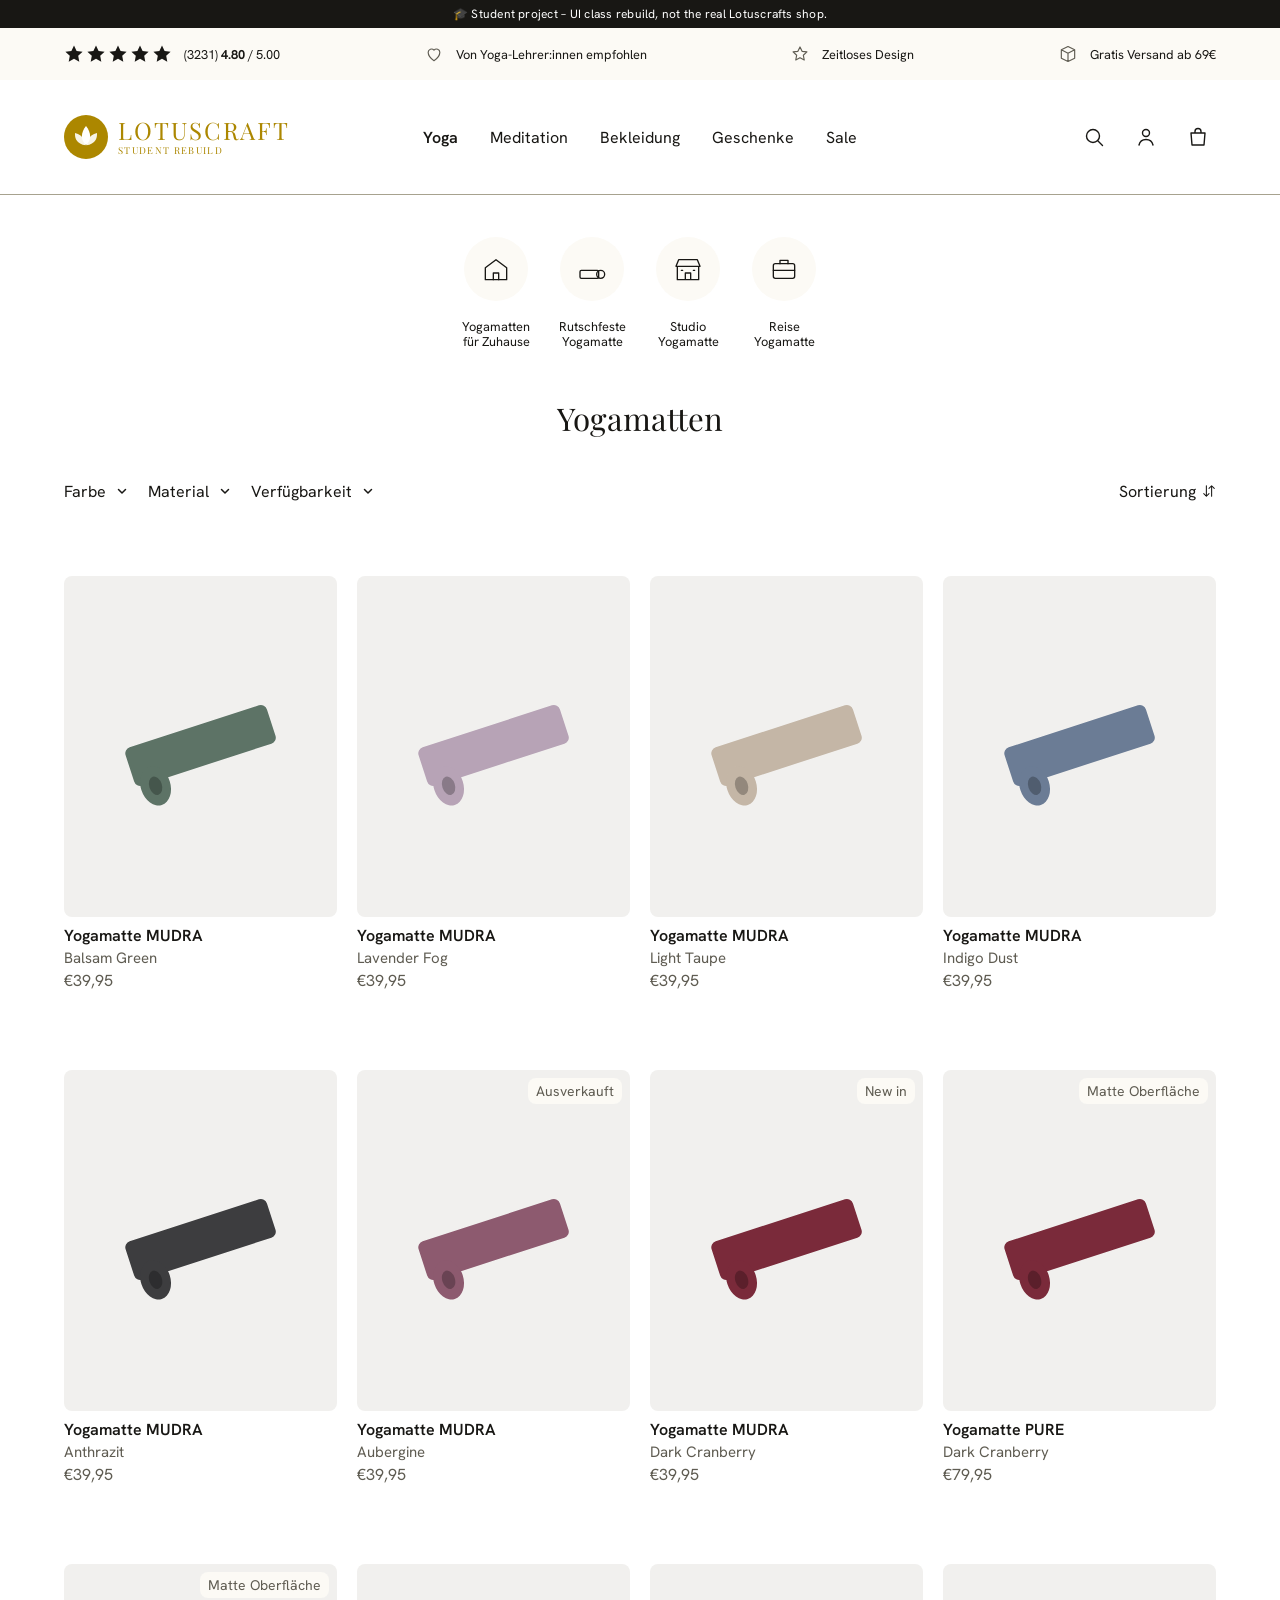
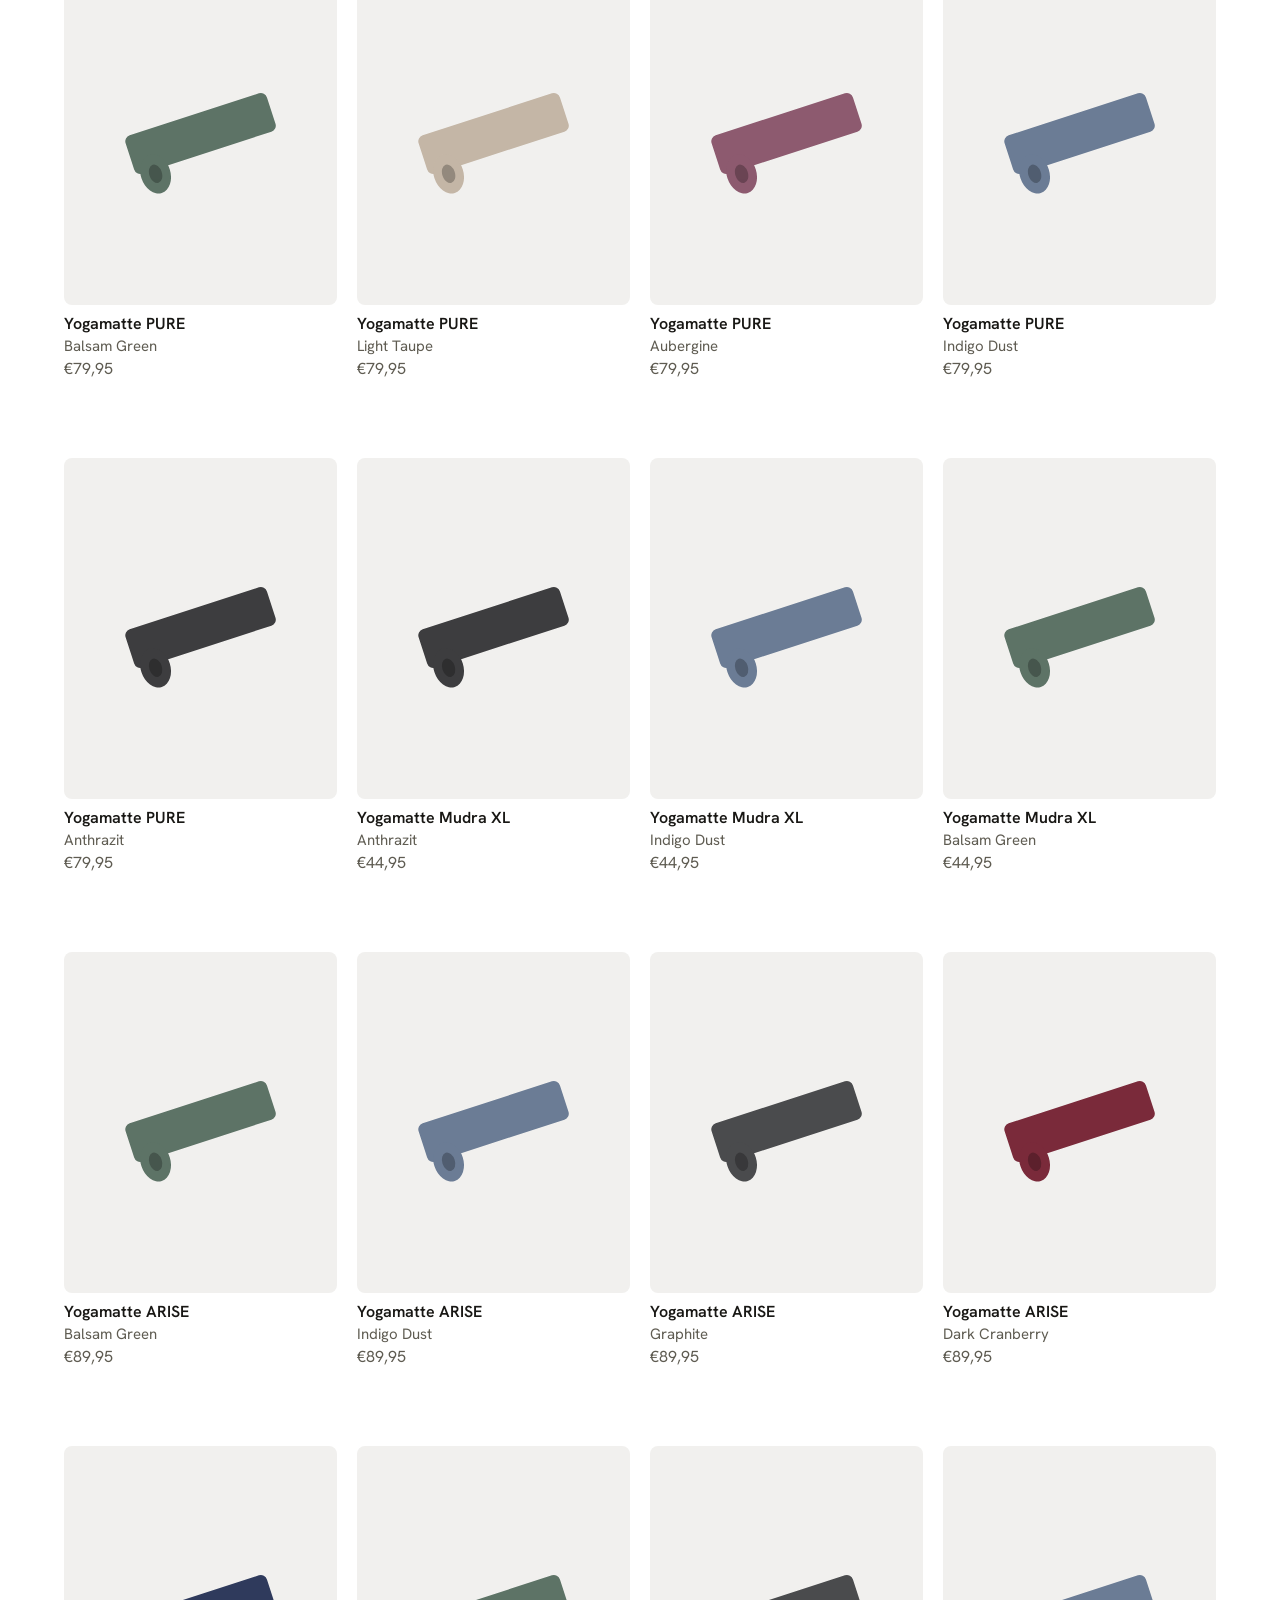
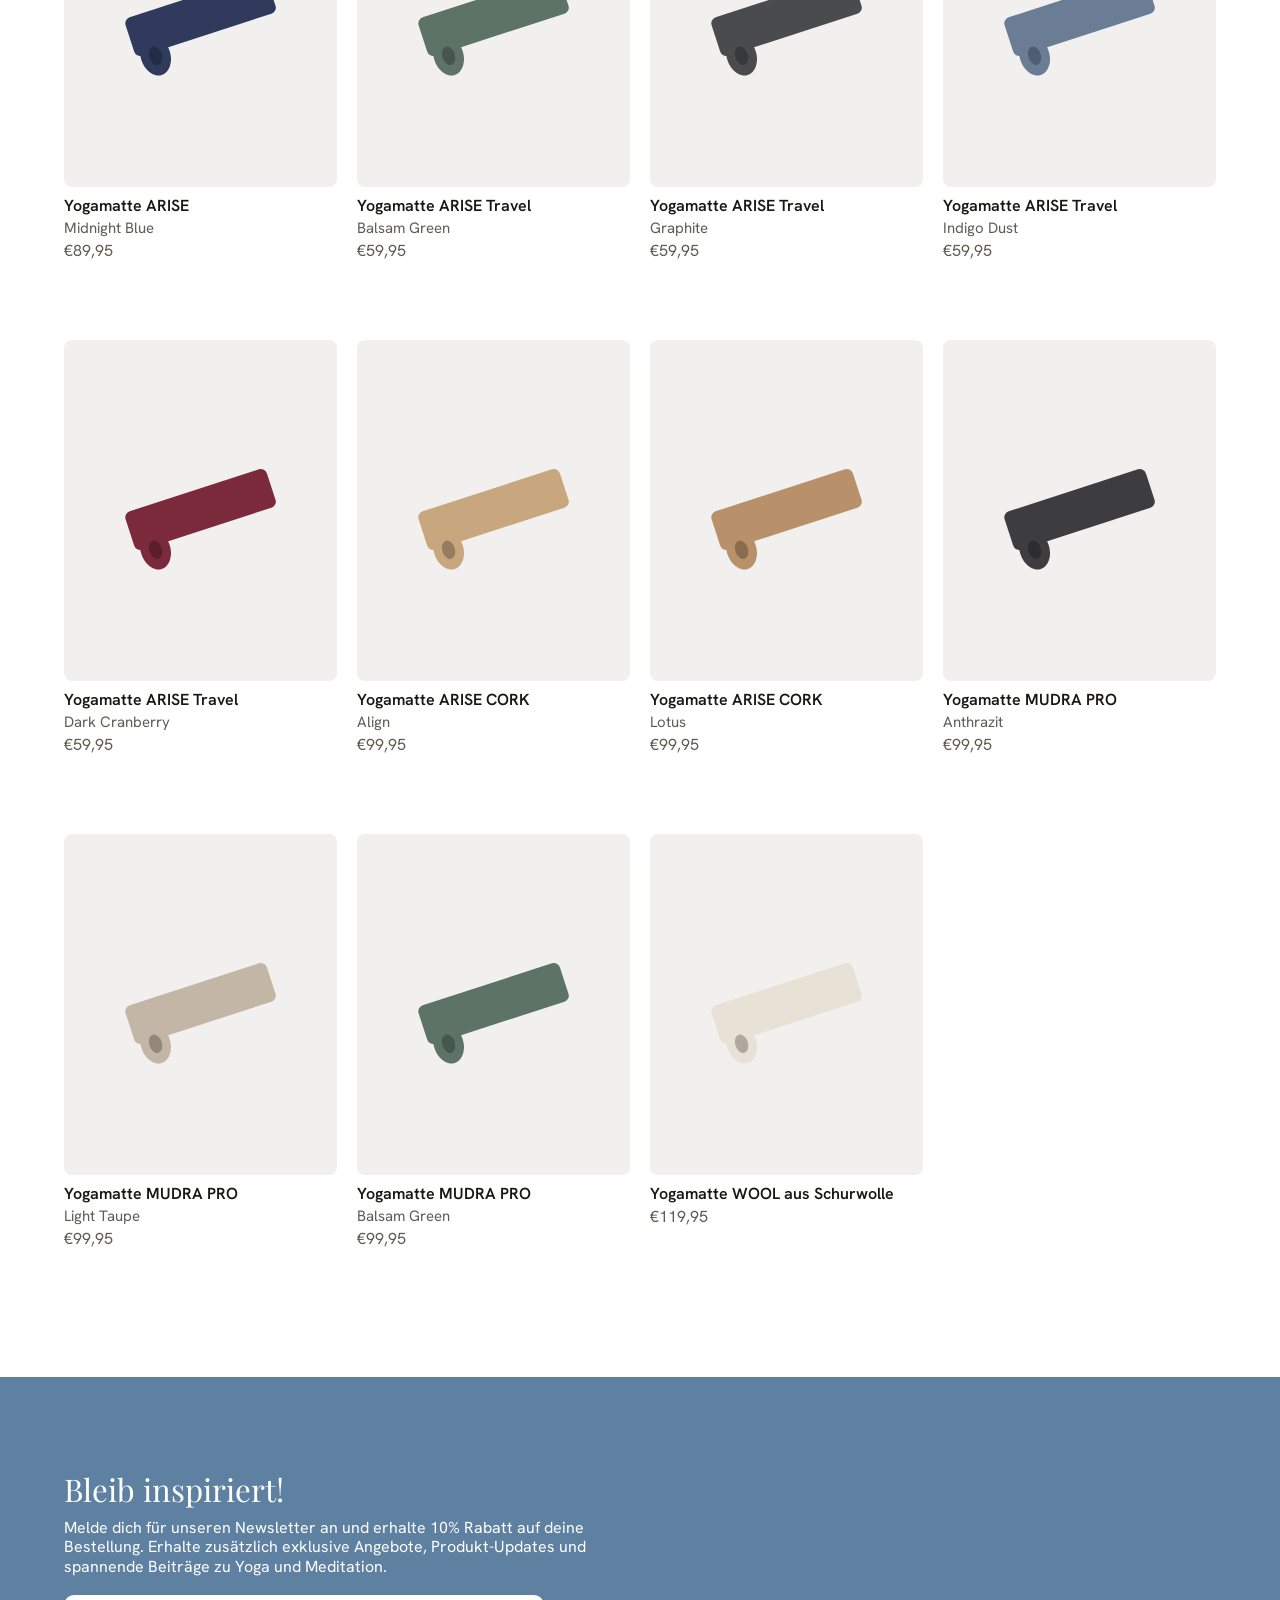
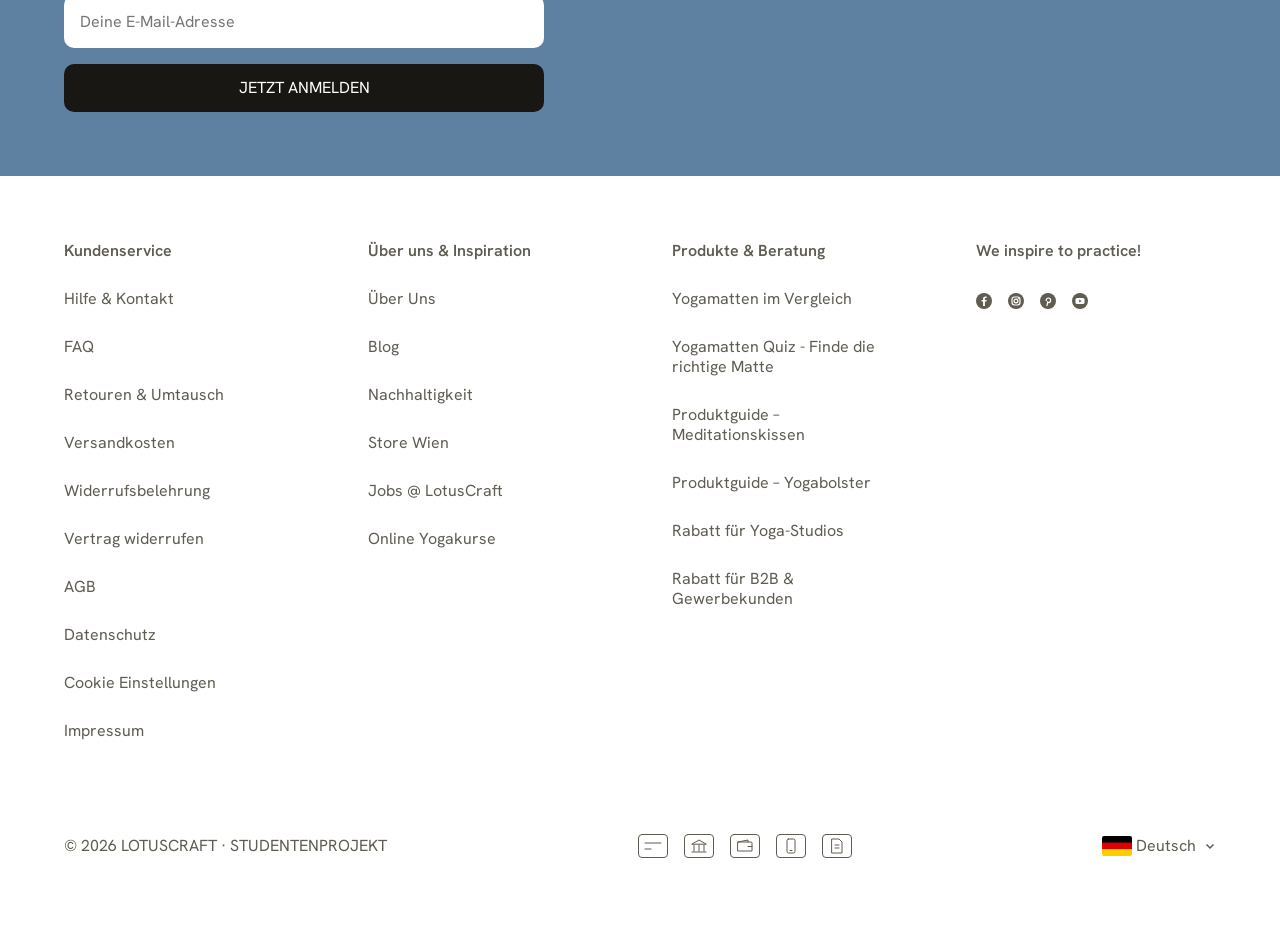
==== kategorie.html @ da39a8da "Step 16: category page 'Yogamatten' with filters and sorting Adds kategorie.html, rendered by js/cat" ====
<!doctype html>
<html lang="de">
<head>
  <meta charset="utf-8">
  <meta name="viewport" content="width=device-width, initial-scale=1">
  <title>Kategorie – LotusCraft Student Rebuild</title>
  <link rel="preconnect" href="https://fonts.googleapis.com">
  <link rel="preconnect" href="https://fonts.gstatic.com" crossorigin>
  <link href="https://fonts.googleapis.com/css2?family=Hanken+Grotesk:wght@400;600;700&family=Playfair+Display:ital@0;1&display=swap" rel="stylesheet">
  <link rel="stylesheet" href="styles.css">
</head>
<!-- data-nav highlights "Yoga" in the header, like on the original -->
<body data-nav="Yoga">
  <!-- Student note, trust bar, header and menus come from js/layout.js -->
  <div id="site-header"></div>

  <!-- Filled by js/category.js with the category named in the URL (?k=yogamatten) -->
  <main class="category" id="category"></main>

  <!-- Footer (and the mobile menu) come from js/layout.js -->
  <div id="site-footer"></div>

  <script src="js/shared.js"></script>
  <script src="js/layout.js"></script>
  <script src="js/category.js"></script>
</body>
</html>
---- styles.css ----
/* Design tokens measured from the original site's CSS variables */
:root {
  --text: #181714;
  --text-muted: #5f5c52;
  --background: #ffffff;
  --background-soft: #fcfaf5;
  --border: #a7a28f;
  --gold: #ac8700;
  --sale: #d21313;
  --newsletter: #5e81a2;
  --btn-primary: #272621;
  --btn-primary-hover: #080807;
  --radius: 8px;

  --font-body: "Hanken Grotesk", "HK Grotesk", sans-serif; /* HK Grotesk's open-source successor */
  --font-heading: "Playfair Display", serif;

  --gutter: 64px;
}

*,
*::before,
*::after { box-sizing: border-box; }

@media (prefers-reduced-motion: no-preference) {
  html { scroll-behavior: smooth; }
}

body {
  margin: 0;
  font-family: var(--font-body);
  font-size: 16px;
  color: var(--text);
  background: var(--background);
  -webkit-font-smoothing: antialiased;
}

[hidden] { display: none !important; }
a { color: inherit; text-decoration: none; }
h1, h2, h3, p { margin: 0; }
button { font: inherit; background: none; border: 0; padding: 0; cursor: pointer; color: inherit; }

.container { padding: 0 var(--gutter); }
.small { font-size: 12.8px; }

.icon {
  width: 20px;
  height: 20px;
  fill: none;
  stroke: currentColor;
  stroke-width: 1.4;
  stroke-linecap: round;
  stroke-linejoin: round;
}

/* ---------- Student notice ---------- */
.student-note {
  background: var(--text);
  color: #fff;
  font-size: 12px;
  text-align: center;
  padding: 6px 16px;
  letter-spacing: .02em;
}

/* ---------- Trust bar ---------- */
.trustbar { background: var(--background-soft); }
.trustbar__inner {
  height: 52px;
  display: flex;
  align-items: center;
  justify-content: space-between;
}
.trustbar__item { display: flex; align-items: center; gap: 12px; }
.trustbar__item .icon { color: var(--text-muted); }
.stars { display: flex; gap: 2px; }
.trustbar__arrow { display: none; padding: 8px; }
.trustbar__arrow .icon { color: var(--text); }
.stars svg { width: 20px; height: 20px; fill: var(--text); }

/* ---------- Header ---------- */
.header {
  background: var(--background);
  border-bottom: 1px solid var(--border);
  position: sticky;
  top: 0;
  z-index: 10;
}
.header__inner {
  height: 114px;
  display: grid;
  grid-template-columns: 1fr auto 1fr;
  align-items: center;
}

.logo { display: flex; align-items: center; gap: 10px; justify-self: start; }
.logo__mark svg { width: 44px; height: 44px; display: block; }
.logo__text { display: flex; flex-direction: column; line-height: 1; }
.logo__name {
  font-family: var(--font-heading);
  font-size: 24px;
  letter-spacing: .08em;
  color: var(--gold);
}
.logo__tag {
  font-family: var(--font-heading);
  font-size: 9.5px;
  letter-spacing: .14em;
  text-transform: uppercase;
  color: var(--gold);
  margin-top: 4px;
}

/* The nav stretches to the full header height, so the mouse can travel
   from a nav item straight into its dropdown without leaving the item. */
.nav { align-self: stretch; }
.nav__list { display: flex; height: 100%; list-style: none; margin: 0; padding: 0; }
.nav__item { display: flex; align-items: center; }
.nav__link {
  padding: 16px;
  color: var(--text);
  transition: color .2s;
}
.nav__link:hover,
.nav__item.is-open .nav__link { color: var(--gold); }
.nav__link.is-current { font-weight: 600; }
.nav__link:focus-visible { outline: 2px solid var(--gold); outline-offset: -4px; border-radius: var(--radius); }

/* ---------- Desktop mega menu ---------- */
.mega {
  position: absolute;
  top: 100%;
  left: 0;
  right: 0;
  z-index: 2;
  padding: 64px var(--gutter);
  background: var(--background);
  visibility: hidden;
  opacity: 0;
  /* Hide only after the fade-out; show at once so the links are
     focusable as soon as the menu opens. */
  transition: opacity .2s ease, visibility 0s linear .2s;
}
.nav__item.is-open .mega {
  visibility: visible;
  opacity: 1;
  transition: opacity .2s ease, visibility 0s;
}
.mega__grid {
  display: grid;
  grid-template-columns: repeat(5, 1fr);
  gap: 32px;
}
.mega__heading { font-size: 16px; font-weight: 600; color: var(--text-muted); }
.mega__links { list-style: none; margin: 14px 0 0; padding: 0; }
.mega__link {
  display: flex;
  align-items: center;
  gap: 8px;
  padding: 14px 0;
  color: var(--text-muted);
  transition: color .2s;
}
.mega__link:hover { color: var(--text); }
.mega__link:focus-visible,
.mega__promo:focus-visible { outline: 2px solid var(--gold); outline-offset: 2px; border-radius: var(--radius); }
.mega__icon {
  flex-shrink: 0;
  width: 32px;
  height: 32px;
  fill: none;
  stroke: currentColor;
  stroke-width: .9;
  stroke-linecap: round;
  stroke-linejoin: round;
}

/* Promotion card in the last column (Bekleidung, Geschenke) */
.mega__promo {
  grid-column: -2 / -1;
  position: relative;
  display: block;
  aspect-ratio: 237 / 296;
  border-radius: var(--radius);
  overflow: hidden;
}
.mega__promo svg { display: block; width: 100%; height: 100%; transition: transform .4s ease; }
.mega__promo:hover svg { transform: scale(1.04); }
.mega__promo-details {
  position: absolute;
  left: 8px;
  right: 8px;
  bottom: 8px;
  display: flex;
  flex-direction: column;
  padding: 8px 16px;
  background: rgba(255, 255, 255, .8);
  color: var(--text);
}
.mega__promo-kicker { text-transform: uppercase; }
.mega__promo-title { font-weight: 600; }

/* Dark veil over the page while a dropdown is open */
.header::after {
  content: "";
  position: absolute;
  top: 100%;
  left: 0;
  right: 0;
  z-index: 1;
  height: 100vh;
  background: rgba(24, 23, 20, .85);
  visibility: hidden;
  opacity: 0;
  pointer-events: none;
  transition: opacity .2s ease, visibility 0s linear .2s;
}
.header.has-open-menu::after {
  visibility: visible;
  opacity: 1;
  transition: opacity .2s ease, visibility 0s;
}
@media (prefers-reduced-motion: reduce) {
  .mega,
  .nav__item.is-open .mega,
  .header::after,
  .header.has-open-menu::after { transition: none; }
}

.header__actions { display: flex; gap: 16px; justify-self: end; }
.icon-btn { display: inline-flex; padding: 6px; color: var(--text); }
.icon-btn .icon { width: 24px; height: 24px; }
.cart-link { position: relative; }
.cart-count {
  position: absolute;
  top: -2px;
  right: -4px;
  min-width: 18px;
  height: 18px;
  padding: 0 5px;
  border-radius: 9px;
  background: var(--gold);
  color: #fff;
  font-size: 11px;
  font-weight: 600;
  line-height: 18px;
  text-align: center;
}
.menu-toggle { display: none; }

/* ---------- Hero ---------- */
.hero {
  position: relative;
  height: 534px;
  display: flex;
  align-items: flex-end;
  overflow: hidden;
}
.hero__image { position: absolute; inset: 0; }
.hero__image::after {
  content: "";
  position: absolute;
  inset: 0;
  background: linear-gradient(to top, rgba(0, 0, 0, .35), rgba(0, 0, 0, 0) 55%);
}
.hero__content {
  position: relative;
  padding-bottom: 64px;
  color: #fff;
}
.hero__title {
  font-family: var(--font-heading);
  font-weight: 400;
  font-size: 31.25px;
}
.hero__subtitle { font-size: 20px; margin-top: 8px; }
.hero__buttons { display: flex; gap: 16px; margin-top: 21px; flex-wrap: wrap; }

/* ---------- Buttons ---------- */
.btn {
  display: inline-block;
  padding: 16px;
  min-width: 139px;
  line-height: 20px;
  text-align: center;
  font-size: 16px;
  letter-spacing: 1.92px;
  text-transform: uppercase;
  border-radius: var(--radius);
  border: 1px solid var(--btn-primary);
  transition: background .2s, border-color .2s;
}
.btn--primary { background: var(--btn-primary); color: #fff; }
.btn--primary:hover { background: var(--btn-primary-hover); border-color: var(--btn-primary-hover); }
.btn--secondary { background: #fff; color: var(--btn-primary); }
.btn--secondary:hover { border-color: var(--btn-primary-hover); color: var(--btn-primary-hover); }

/* ---------- Featured collections ---------- */
.section { padding: 64px 0; }
.collections {
  display: grid;
  grid-template-columns: repeat(4, 1fr);
  gap: 20px;
}
.collection { display: block; }
.collection__image {
  aspect-ratio: 313 / 391;
  border-radius: var(--radius);
  overflow: hidden;
  transition: transform .4s ease;
}
.collection:hover .collection__image { transform: scale(1.02); }
.collection__title {
  margin-top: 16px;
  font-size: 16px;
  font-weight: 400;
  text-transform: uppercase;
  text-align: center;
}

/* ---------- Section header ---------- */
.section-header { text-align: center; margin-bottom: 32px; }
.section-header__title {
  font-family: var(--font-heading);
  font-weight: 400;
  font-size: 31.25px;
}
.section-header__subtitle {
  margin-top: 24px;
  color: var(--text-muted);
  font-weight: 600;
}

/* ---------- Tabs ---------- */
.tabs {
  display: flex;
  justify-content: center;
  flex-wrap: wrap;
  margin-bottom: 32px;
}
.tab {
  --tab-pad-x: 16px;
  --tab-pad-y: 16px;
  position: relative;
  padding: var(--tab-pad-y) var(--tab-pad-x);
  text-transform: uppercase;
  color: var(--text);
}
.tab::after {
  content: "";
  position: absolute;
  left: var(--tab-pad-x);
  right: var(--tab-pad-x);
  bottom: calc(var(--tab-pad-y) - 2px);
  height: 2px;
  background: var(--text);
  opacity: 0;
  transform: scaleX(0);
  transition: transform .25s ease, opacity .25s ease;
}
.tab.is-active { font-weight: 600; }
.tab.is-active::after { opacity: 1; transform: scaleX(1); }
@media (hover: hover) {
  .tab:hover::after { opacity: 1; transform: scaleX(1); }
}
.tab:focus-visible { outline: 2px solid var(--gold); outline-offset: -4px; border-radius: var(--radius); }

/* ---------- Product cards ---------- */
.product-grid {
  display: grid;
  grid-template-columns: repeat(4, 1fr);
  gap: 20px;
}
.product-card { display: block; }
.product-card__media {
  position: relative;
  aspect-ratio: 313 / 391;
  border-radius: var(--radius);
  background: #f1f0ee;
  display: grid;
  place-items: center;
  overflow: hidden;
}
.product-card__media svg {
  width: 70%;
  height: auto;
  transition: transform .4s ease;
}
.product-card:hover .product-card__media svg { transform: scale(1.05); }
.product-card__tag {
  position: absolute;
  top: 8px;
  right: 8px;
  padding: 4px 8px;
  border-radius: var(--radius);
  background: var(--background-soft);
  color: var(--text-muted);
  font-size: 14px;
}
.product-card__tag--sale { background: var(--sale); color: #fff; }
.product-card__title {
  margin-top: 8px;
  font-size: 16px;
  font-weight: 600;
  color: var(--text);
}
.product-card__variant { margin-top: 2px; color: var(--text-muted); font-size: 15px; }
.product-card__price { margin-top: 2px; display: flex; gap: 6px; }
/* Colour swatches below the picture (set offers) */
.product-card__media--swatches { grid-template-rows: minmax(0, 1fr) auto; }
.swatches {
  justify-self: stretch;
  display: flex;
  justify-content: center;
  gap: clamp(4px, 2.5%, 8px);
  padding-bottom: 16%;
}
.swatch {
  flex-shrink: 0;
  width: clamp(12px, 8.3%, 26px);
  aspect-ratio: 1;
  border-radius: 50%;
  box-shadow: inset 0 0 0 1px rgba(0, 0, 0, .08);
}

.price { color: var(--text-muted); }
.price--compare { text-decoration: line-through; }
.price--sale { color: var(--sale); font-weight: 600; }

/* ---------- Testimonials ---------- */
.testimonials { background: var(--background-soft); }
.avatars { display: flex; justify-content: center; margin-bottom: 20px; }
.avatar {
  width: 48px;
  height: 48px;
  margin-left: -8px;
  border-radius: 50%;
  border: 1px solid var(--background-soft);
  background: var(--tone);
  color: #fff;
  font-family: var(--font-heading);
  font-size: 20px;
  display: grid;
  place-items: center;
}
.avatar:first-child { margin-left: 0; }

.carousel {
  display: grid;
  grid-template-columns: 48px 1fr 48px;
  align-items: center;
  gap: 4px;
}
.carousel__arrow {
  width: 48px;
  height: 48px;
  border-radius: 50%;
  display: grid;
  place-items: center;
  transition: background .2s;
}
.carousel__arrow:hover { background: rgba(0, 0, 0, .05); }
.carousel__arrow .icon { width: 24px; height: 24px; stroke-width: 1.2; }
.carousel__track {
  display: grid;
  grid-auto-flow: column;
  grid-auto-columns: calc((100% - 3 * 20px) / 4);
  column-gap: 20px;
  overflow-x: auto;
  scroll-snap-type: x mandatory;
  scrollbar-width: none;
  padding: 4px 0 12px;
}
.carousel__track::-webkit-scrollbar { display: none; }

.review {
  scroll-snap-align: start;
  background: #fff;
  padding: 24px;
  min-height: 257px;
  display: flex;
  flex-direction: column;
  box-shadow: 0 2.5px 10px -4px rgba(0, 0, 0, .05);
  color: #0e1311;
}
.review__head { display: flex; align-items: center; gap: 8px; }
.review__name { font-size: 12px; font-weight: 600; }
.review__stars { display: flex; }
.review__stars svg { width: 16px; height: 16px; fill: rgba(0, 0, 0, .25); }
.review__stars svg.is-filled { fill: var(--gold); }
.review__badge {
  display: flex;
  align-items: center;
  gap: 4px;
  margin-top: 6px;
  font-size: 11px;
}
.review__badge svg {
  width: 14px;
  height: 14px;
  fill: var(--text);
  stroke: #fff;
  stroke-width: 1.6;
  stroke-linecap: round;
  stroke-linejoin: round;
}
.review__product { margin-top: 8px; font-size: 12px; font-style: italic; }
.review__text { margin-top: 4px; font-size: 14px; line-height: 1.5; }
.review__meta { margin-top: auto; padding-top: 16px; font-size: 11px; text-align: right; }

.carousel__footer {
  display: flex;
  justify-content: space-between;
  align-items: center;
  gap: 16px;
  margin: 8px 52px 0;
}
.carousel__note { font-size: 12px; color: var(--text-muted); }
.carousel__pause {
  display: inline-flex;
  align-items: center;
  gap: 4px;
  font-size: 12px;
}
.carousel__pause .icon { width: 15px; height: 15px; }

/* ---------- Community ---------- */
.community-row {
  display: grid;
  grid-template-columns: repeat(5, 1fr);
  gap: 16px;
}
.community-tile {
  position: relative;
  display: block;
  aspect-ratio: 1;
  border-radius: var(--radius);
  overflow: hidden;
}
.community-tile svg {
  display: block;
  width: 100%;
  height: 100%;
  transition: transform .4s ease;
}
.community-tile:hover svg { transform: scale(1.04); }
/* Soft shade at the bottom so the white handle stays readable on light floors */
.community-tile::after {
  content: "";
  position: absolute;
  inset: 0;
  background: linear-gradient(to top, rgba(0, 0, 0, .35), rgba(0, 0, 0, 0) 40%);
}
.community-tile__handle {
  position: absolute;
  left: 8px;
  bottom: 8px;
  z-index: 1;
  color: #fff;
}

/* ---------- Selling points ---------- */
.usps__list {
  list-style: none;
  margin: 0;
  padding: 0;
  display: grid;
  grid-template-columns: repeat(4, 1fr);
  gap: 16px;
  text-align: center;
}
.usp__icon {
  display: block;
  margin: 0 auto;
  width: 50px;
  height: 50px;
  fill: none;
  stroke: var(--gold);
  stroke-width: 1.5;
  stroke-linecap: round;
  stroke-linejoin: round;
}
.usp__title { margin-top: 20px; font-size: 16px; font-weight: 600; }
.usp__text { margin-top: 3px; line-height: 1.22; }
.usps__cta { margin-top: 32px; text-align: center; }

/* ---------- Footer ---------- */
.footer { margin-top: 64px; color: var(--text-muted); }

.newsletter {
  background: var(--newsletter);
  color: #fff;
  padding: 91px 0 64px;
}
.newsletter__title {
  font-family: var(--font-heading);
  font-weight: 400;
  font-size: 31.25px;
}
.newsletter__text { margin-top: 8px; max-width: 592px; line-height: 1.22; }
.newsletter__form {
  display: grid;
  gap: 16px;
  max-width: 480px;
  margin-top: 19px;
}
.newsletter__input,
.newsletter__button {
  font: inherit;
  border: 0;
  border-radius: 10px;
}
.newsletter__input { padding: 16px; color: #52514f; background: #fff; }
.newsletter__button {
  padding: 14px 16px;
  line-height: 20px;
  background: var(--text);
  color: #fff;
  text-transform: uppercase;
  transition: background .2s;
}
.newsletter__button:hover { background: #000; }
.newsletter__input:focus-visible,
.newsletter__button:focus-visible { outline: 2px solid #fff; outline-offset: 2px; }
.newsletter__status:empty { display: none; }
.newsletter__status { font-size: 14px; }

.footer__links {
  display: grid;
  grid-template-columns: repeat(4, 1fr);
  gap: 64px;
  padding-top: 64px;
}
.footer__heading { font-size: 16px; font-weight: 600; }
.footer__col ul { list-style: none; margin: 14px 0 0; padding: 0; }
.footer__col a { display: block; padding: 14px 0; line-height: 20px; transition: color .2s; }
.footer__col a:hover { color: var(--text); }

.socials { display: flex; gap: 16px; margin-top: 32px; }
.socials a { display: block; padding: 0; color: var(--text-muted); }
.socials svg { display: block; width: 16px; height: 16px; fill: currentColor; }

.footer__bottom {
  display: flex;
  align-items: center;
  justify-content: space-between;
  gap: 24px;
  padding-top: 64px;
  padding-bottom: 64px;
}
.footer__copyright { text-transform: uppercase; }
.payments { display: flex; flex-wrap: wrap; justify-content: center; gap: 16px; }
.payments svg {
  width: 30px;
  height: 24px;
  fill: #fff;
  stroke: var(--text-muted);
  stroke-linecap: round;
  stroke-linejoin: round;
}
.language { position: relative; display: flex; align-items: center; gap: 4px; }
.language__flag { width: 30px; height: 20px; border-radius: 2px; }
.language__select {
  appearance: none;
  border: 0;
  background: transparent;
  font: inherit;
  color: var(--text-muted);
  padding: 16px 20px 16px 0;
  cursor: pointer;
}
.language__chevron {
  position: absolute;
  right: 0;
  width: 12px;
  height: 12px;
  fill: none;
  stroke: var(--text-muted);
  stroke-width: 1.5;
  pointer-events: none;
}

/* ---------- Star rating (partly filled stars) ---------- */
.star-rating { position: relative; display: inline-flex; vertical-align: middle; }
.star-rating__row { display: flex; gap: 2px; }
.star-rating__row svg { flex-shrink: 0; width: 16px; height: 16px; fill: #d9d6cf; }
.star-rating__row--fill {
  position: absolute;
  top: 0;
  left: 0;
  overflow: hidden;
}
.star-rating__row--fill svg { fill: var(--text); }

.btn--block { display: block; width: 100%; }

/* ---------- Product page ---------- */
.product { padding-top: 32px; }
.product__main {
  display: grid;
  grid-template-columns: minmax(0, 750fr) minmax(0, 502fr);
  gap: 60px;
  align-items: start;
}

/* Gallery: a 2-column grid on desktop, a swipe slider on phones */
.gallery { position: relative; }
.gallery__track {
  display: grid;
  grid-template-columns: 1fr 1fr;
  gap: 8px;
}
.gallery__item,
.gallery__thumb {
  border-radius: var(--radius);
  overflow: hidden;
  background: #f1f0ee;
}
.gallery__item { aspect-ratio: 371 / 464; }
.gallery__item svg,
.gallery__thumb svg { display: block; width: 100%; height: 100%; }
.gallery__badge {
  position: absolute;
  top: 8px;
  right: 8px;
  z-index: 1;
  padding: 4px 8px;
  border-radius: var(--radius);
  background: var(--background-soft);
  color: var(--text-muted);
}
.gallery__thumbs { display: none; }

/* Buy box */
.buybox {
  position: sticky;
  top: 139px;
  padding: 24px;
  border-radius: var(--radius);
  box-shadow: 0 0 2px rgba(24, 23, 20, .24);
}
.buybox__title {
  font-family: var(--font-heading);
  font-weight: 400;
  font-size: 31.25px;
  line-height: 35px;
}
.buybox__subtitle { margin-top: 8px; color: var(--text-muted); line-height: 1.22; }
.buybox__rating { display: inline-flex; align-items: center; gap: 4px; margin-top: 16px; line-height: 20px; }
.buybox__price { margin-top: 16px; display: flex; align-items: baseline; gap: 8px; line-height: 24px; }
.buybox__amount { font-size: 20px; color: var(--text-muted); }
.buybox__tax { font-size: 12.8px; color: var(--text-muted); }
.buybox__tax a { text-decoration: underline; }

.color-picker { margin: 32px 0 0; padding: 0; border: 0; min-width: 0; }
.color-picker__legend { padding: 0; line-height: 20px; color: var(--text-muted); }
.color-picker__legend strong { font-weight: 600; }
.color-picker__options { display: flex; flex-wrap: wrap; gap: 8px; margin-top: 3px; }
.color-swatch { cursor: pointer; }
.color-swatch__thumb {
  display: block;
  width: 48px;
  height: 60px;
  padding: 2px;
  border-radius: var(--radius);
  transition: box-shadow .2s;
}
.color-swatch__thumb svg { display: block; width: 100%; height: 100%; border-radius: 6px; }
.color-swatch:hover .color-swatch__thumb { box-shadow: inset 0 0 0 1px var(--border); }
.color-swatch input:checked + .color-swatch__thumb { box-shadow: inset 0 0 0 1px var(--text); }
.color-swatch input:focus-visible + .color-swatch__thumb { outline: 2px solid var(--gold); outline-offset: 2px; }

.buybox__cart { margin-top: 32px; }
.buybox__stock { margin-top: 16px; text-align: center; color: #028849; }
.buybox__added:empty { display: none; }
.buybox__added { margin-top: 8px; text-align: center; font-size: 14px; color: var(--text-muted); }
.buybox__payments {
  display: flex;
  flex-wrap: wrap;
  justify-content: center;
  gap: 16px;
  margin-top: 15px;
}
.buybox__payments svg {
  width: 30px;
  height: 24px;
  fill: #fff;
  stroke: var(--text-muted);
  stroke-linecap: round;
  stroke-linejoin: round;
}
.buybox__usps { list-style: none; margin: 32px 0 0; padding: 0; display: grid; gap: 8px; }
.buybox__usps li { display: flex; align-items: center; gap: 16px; }
.buybox__usp-icon {
  flex-shrink: 0;
  width: 32px;
  height: 32px;
  fill: none;
  stroke: var(--text);
  stroke-width: 1.1;
  stroke-linecap: round;
  stroke-linejoin: round;
}

/* Details accordion + rating summary below the gallery */
.product__more {
  display: grid;
  grid-template-columns: minmax(0, 750fr) minmax(0, 502fr);
  gap: 60px;
  align-items: start;
  margin-top: 128px;
}
.accordion { display: grid; gap: 8px; }
.accordion__summary {
  display: flex;
  align-items: center;
  justify-content: space-between;
  padding: 16px;
  background: var(--background-soft);
  font-weight: 600;
  cursor: pointer;
  list-style: none;
}
.accordion__summary::-webkit-details-marker { display: none; }
.accordion__summary:focus-visible { outline: 2px solid var(--gold); outline-offset: -2px; }
.accordion__icon {
  flex-shrink: 0;
  width: 20px;
  height: 20px;
  fill: none;
  stroke: var(--text);
  stroke-width: 1.5;
  stroke-linecap: round;
}
.accordion__icon-v { transform-origin: center; transition: transform .2s ease; }
.accordion__item[open] .accordion__icon-v { transform: scaleY(0); }
.accordion__content { padding: 16px; line-height: 1.5; color: var(--text-muted); }
.accordion__content p + p { margin-top: 12px; }
.facts { display: grid; grid-template-columns: max-content 1fr; gap: 8px 24px; margin: 0; }
.facts dt { font-weight: 600; color: var(--text); }
.facts dd { margin: 0; }

.rating-summary__head { display: flex; align-items: center; gap: 4px; }
.rating-scales { list-style: none; margin: 16px 0 24px; padding: 0; display: grid; gap: 31px; }
.rating-scale__row { display: flex; justify-content: space-between; gap: 16px; font-size: 14px; }
.rating-scale__bar { height: 4px; margin-top: 4px; background: var(--background-soft); }
.rating-scale__bar span { display: block; height: 100%; background: var(--gold); }

/* Info rows: text and a wide picture, alternating sides */
.product-features { display: grid; gap: 64px; margin-top: 128px; }
.feature {
  display: grid;
  grid-template-columns: minmax(0, 448fr) minmax(0, 840fr);
  gap: 24px;
  align-items: start;
}
.feature--reverse { grid-template-columns: minmax(0, 840fr) minmax(0, 448fr); }
.feature--reverse .feature__media { order: -1; }
.feature__text { padding: 24px; }
.feature--reverse .feature__text { padding-left: 56px; }
.feature__text p { max-width: 368px; margin-top: 16px; line-height: 1.22; }
.feature__title {
  max-width: 368px;
  font-family: var(--font-heading);
  font-weight: 400;
  font-size: 25px;
  line-height: 1.34;
}
.feature__media {
  aspect-ratio: 840 / 515;
  border-radius: var(--radius);
  overflow: hidden;
  background: #f1f0ee;
}
.feature__media svg { display: block; width: 100%; height: 100%; }

/* Reviews */
.reviews-section {
  margin-top: 64px;
  padding: 64px 0;
  background: var(--background-soft);
  scroll-margin-top: 115px; /* stays clear of the sticky header */
}
.reviews__summary { padding-bottom: 24px; border-bottom: 1px solid var(--border); }
.reviews__score { display: flex; align-items: center; gap: 6px; }
.reviews__average { font-size: 26px; font-weight: 600; line-height: 35px; }
.reviews__score .star-rating__row svg { width: 20px; height: 20px; }
.reviews__basis { font-size: 15px; font-weight: 500; }
.reviews__note { margin-top: 8px; font-size: 12px; color: var(--text-muted); }

.reviews__bar {
  display: flex;
  justify-content: space-between;
  align-items: flex-end;
  gap: 16px;
  padding-top: 24px;
  border-bottom: 1px solid var(--border);
}
.reviews__sort { position: relative; display: flex; align-items: center; gap: 4px; padding-bottom: 12px; }
.reviews__sort select {
  appearance: none;
  border: 0;
  background: transparent;
  font: inherit;
  color: var(--text);
  padding-right: 18px;
  cursor: pointer;
}
.reviews__sort select:focus-visible { outline: 2px solid var(--gold); outline-offset: 2px; }
.reviews__sort svg {
  position: absolute;
  right: 0;
  width: 12px;
  height: 12px;
  fill: none;
  stroke: var(--text);
  stroke-width: 1.5;
  pointer-events: none;
}
.reviews__tab {
  margin-bottom: -1px;
  padding-bottom: 9px;
  border-bottom: 3px solid var(--text);
  font-weight: 600;
}

.reviews__list { list-style: none; margin: 0; padding: 0; }
.review-item {
  display: grid;
  grid-template-columns: 201px minmax(0, 1fr);
  padding: 24px 0;
  border-bottom: 1px solid var(--border);
}
.review-item__badge { display: flex; align-items: center; gap: 4px; font-size: 11px; font-weight: 500; }
.review-item__badge svg {
  width: 16px;
  height: 16px;
  fill: var(--text);
  stroke: #fff;
  stroke-width: 1.6;
  stroke-linecap: round;
  stroke-linejoin: round;
}
.review-item__name { margin-top: 4px; font-weight: 600; }
.review-item__place { margin-top: 6px; font-size: 11px; font-weight: 500; }
.review-item__body {
  display: flex;
  flex-direction: column;
  align-items: flex-start;
  padding-left: 29px;
  border-left: 1px solid var(--border);
}
/* Review stars are gold on a grey base (empty row first, then the fill) */
.review-item__body .star-rating__row svg,
.reviews__score .star-rating__row svg { fill: rgba(0, 0, 0, .25); }
.review-item__body .star-rating__row--fill svg,
.reviews__score .star-rating__row--fill svg { fill: var(--gold); }
.review-item__product { margin-top: 14px; font-weight: 600; }
.review-item__text { margin-top: 6px; font-size: 15px; font-weight: 500; line-height: 1.35; }
.review-item__date { align-self: flex-end; margin-top: 24px; font-size: 12px; font-weight: 500; }

.pagination { display: flex; justify-content: center; gap: 4px; margin-top: 32px; }
.pagination__page {
  min-width: 36px;
  height: 36px;
  border-radius: var(--radius);
  font: inherit;
  color: var(--text-muted);
}
.pagination__page:hover { color: var(--text); }
.pagination__page[aria-current="page"] { color: var(--text); font-weight: 600; box-shadow: inset 0 -2px 0 var(--text); border-radius: 0; }
.pagination__page:focus-visible { outline: 2px solid var(--gold); outline-offset: 2px; }

.product-missing { padding: 64px 0; display: grid; gap: 16px; justify-items: start; }

/* ---------- Category page ---------- */
.category { padding: 42px 0 64px; }

.shortcuts { display: flex; justify-content: center; gap: 20px; }
.shortcut { display: flex; flex-direction: column; align-items: center; width: 76px; }
.shortcut__icon {
  display: grid;
  place-items: center;
  width: 64px;
  height: 64px;
  border-radius: 50%;
  background: var(--background-soft);
  transition: background .2s;
}
.shortcut:hover .shortcut__icon { background: #f3eee3; }
.shortcut__svg {
  width: 32px;
  height: 32px;
  fill: none;
  stroke: var(--text);
  stroke-width: 1;
  stroke-linecap: round;
  stroke-linejoin: round;
}
.shortcut__label { margin-top: 18px; font-size: 12.8px; line-height: 1.2; text-align: center; color: var(--text); }
.shortcut:focus-visible { outline: 2px solid var(--gold); outline-offset: 4px; border-radius: var(--radius); }

.category__title {
  margin-top: 50px;
  font-family: var(--font-heading);
  font-weight: 400;
  font-size: 31.25px;
  line-height: 36px;
  text-align: center;
}

/* Filter bar with dropdowns (built on <details>) */
.filters {
  position: relative;
  display: flex;
  justify-content: space-between;
  align-items: center;
  gap: 16px;
  margin-top: 37px;
}
.filters__group { display: flex; flex-wrap: wrap; gap: 4px 20px; }
.filter { position: relative; }
.filter__toggle {
  display: flex;
  align-items: center;
  gap: 4px;
  padding: 8px 0;
  cursor: pointer;
  list-style: none;
  user-select: none;
}
.filter__toggle::-webkit-details-marker { display: none; }
.filter__toggle:focus-visible { outline: 2px solid var(--gold); outline-offset: 2px; border-radius: 4px; }
.filter__chevron {
  width: 12px;
  height: 12px;
  margin-left: 2px;
  fill: none;
  stroke: var(--text);
  stroke-width: 1.5;
  stroke-linecap: round;
  stroke-linejoin: round;
  transition: transform .2s;
}
.filter__chevron--sort { width: 14px; height: 14px; stroke-width: 1.2; }
.filter[open] .filter__chevron:not(.filter__chevron--sort) { transform: rotate(180deg); }

.filter__panel {
  position: absolute;
  top: calc(100% + 8px);
  left: 0;
  z-index: 3;
  width: 352px;
  padding: 17px;
  border-radius: var(--radius);
  background: var(--background);
  box-shadow: 0 0 2px rgba(24, 23, 20, .24), 0 8px 24px rgba(24, 23, 20, .08);
}
.filter__panel--right { left: auto; right: 0; width: 260px; }
.filter__swatches { display: flex; flex-wrap: wrap; gap: 15px; }
.filter-swatch { cursor: pointer; }
.filter-swatch__dot {
  display: block;
  width: 40px;
  height: 40px;
  border-radius: 50%;
  box-shadow: inset 0 0 0 1px rgba(0, 0, 0, .08);
  transition: box-shadow .2s;
}
.filter-swatch input:checked + .filter-swatch__dot { box-shadow: 0 0 0 2px var(--background), 0 0 0 3px var(--text); }
.filter-swatch input:focus-visible + .filter-swatch__dot { outline: 2px solid var(--gold); outline-offset: 4px; }
.filter__options { display: grid; gap: 4px; }
.filter__check { display: flex; align-items: center; gap: 12px; padding: 6px 0; cursor: pointer; font-size: 15px; }
.filter__check input { width: 16px; height: 16px; margin: 0; accent-color: var(--text); }
.filter__reset { margin-top: 17px; }

.category__grid { margin-top: 66px; row-gap: 79px; }
.category__empty { margin-top: 75px; padding: 48px 0; display: grid; justify-items: center; gap: 12px; text-align: center; }
.category__empty-title { font-family: var(--font-heading); font-size: 25px; }
.category__empty .btn { margin-top: 12px; }

/* ---------- Mobile menu ---------- */
.drawer {
  /* Reset the browser's default <dialog> box to a full-screen panel */
  margin: 0;
  padding: 0;
  border: 0;
  width: 100%;
  max-width: 100%;
  height: 100%;
  max-height: 100%;
  background: var(--background);
  color: var(--text);
}
.drawer[open] {
  display: flex;
  flex-direction: column;
  animation: drawer-open .3s ease;
}
.drawer::backdrop { background: rgba(0, 0, 0, .3); }
body:has(.drawer[open]) { overflow: hidden; }

.drawer__top {
  display: flex;
  align-items: center;
  justify-content: space-between;
  min-height: 60px;
  padding: 0 var(--gutter);
}
.drawer__nav { padding-top: 16px; }
.drawer__nav ul { list-style: none; margin: 0; padding: 0; }
.drawer__link,
.drawer__back {
  display: flex;
  align-items: center;
  gap: 16px;
  width: 100%;
  min-height: 64px;
  padding: 0 var(--gutter);
  text-align: left;
  color: var(--text);
}
.drawer__link span { flex: 1; }
.drawer__link--plain { min-height: 56px; color: var(--text-muted); }
.drawer__back { min-height: 52px; gap: 8px; letter-spacing: 1.92px; }
.drawer__icon,
.drawer__chevron {
  flex-shrink: 0;
  fill: none;
  stroke: currentColor;
  stroke-linecap: round;
  stroke-linejoin: round;
}
.drawer__icon { width: 22px; height: 22px; stroke-width: 1.1; color: var(--text-muted); }
.drawer__chevron { width: 18px; height: 18px; stroke-width: 2; }
.drawer__link:focus-visible,
.drawer__back:focus-visible,
.drawer__close:focus-visible { outline: 2px solid var(--gold); outline-offset: -4px; }

.drawer__footer {
  margin-top: auto;
  padding: 24px var(--gutter) 32px;
  display: flex;
  flex-direction: column;
  align-items: flex-start;
}
.drawer__footer > a { padding: 12px 0; color: var(--text-muted); }

.drawer__nav.is-sliding[data-direction="forward"] { animation: drawer-slide-left .25s ease; }
.drawer__nav.is-sliding[data-direction="back"] { animation: drawer-slide-right .25s ease; }
@keyframes drawer-open { from { transform: translateX(-100%); } }
@keyframes drawer-slide-left { from { transform: translateX(32px); opacity: 0; } }
@keyframes drawer-slide-right { from { transform: translateX(-32px); opacity: 0; } }
@media (prefers-reduced-motion: reduce) {
  .drawer[open],
  .drawer__nav.is-sliding { animation: none; }
}

.visually-hidden {
  position: absolute;
  width: 1px;
  height: 1px;
  overflow: hidden;
  clip-path: inset(50%);
  white-space: nowrap;
}

/* ---------- Placeholder images ----------
   The original's photos are copyrighted, so this rebuild uses tonal
   placeholders. Swap in your own or free-licensed photos later. */
.placeholder { background-color: #d9d3c7; }
.placeholder--hero {
  background:
    radial-gradient(ellipse 22% 45% at 55% 55%, #efe9df 0%, rgba(239, 233, 223, 0) 70%),
    linear-gradient(to bottom, #d8d4ce 0%, #cfcac3 62%, #a39d93 63%, #b8b1a6 100%);
}
.placeholder--1 { background: linear-gradient(160deg, #e7ddd0, #c9b9a4); }
.placeholder--2 { background: linear-gradient(160deg, #8a7a66, #5a4d3f); }
.placeholder--3 { background: linear-gradient(160deg, #eceae6, #cfcac2); }
.placeholder--4 { background: linear-gradient(160deg, #b99a78, #7d644b); }

/* ---------- Responsive ---------- */
@media (max-width: 1100px) {
  :root { --gutter: 24px; }
  .hide-md { display: none; }
  .nav,
  .header::after { display: none; }
  .menu-toggle { display: inline-flex; justify-self: start; }
  .header__inner { height: 72px; grid-template-columns: auto 1fr auto; gap: 12px; }
  .logo { justify-self: start; }
  .collections,
  .product-grid { grid-template-columns: repeat(2, 1fr); }
  .carousel__track { grid-auto-columns: calc((100% - 20px) / 2); }
  .community-row {
    grid-template-columns: none;
    grid-auto-flow: column;
    grid-auto-columns: calc((100% - 2 * 16px) / 3);
    overflow-x: auto;
    scroll-snap-type: x mandatory;
    scrollbar-width: none;
  }
  .community-row::-webkit-scrollbar { display: none; }
  .community-tile { scroll-snap-align: start; }
  .usps__list { grid-template-columns: repeat(2, 1fr); row-gap: 40px; }
  .footer__links { grid-template-columns: repeat(2, 1fr); gap: 40px 24px; }
  .footer__bottom { flex-wrap: wrap; justify-content: center; text-align: center; }

  /* Product page: one column, gallery becomes a swipe slider (2 per view) */
  .product__main,
  .product__more { grid-template-columns: minmax(0, 1fr); gap: 32px; }
  .product__more { margin-top: 64px; }
  .buybox { position: static; }
  .gallery__track {
    display: flex;
    overflow-x: auto;
    scroll-snap-type: x mandatory;
    scrollbar-width: none;
  }
  .gallery__track::-webkit-scrollbar { display: none; }
  .gallery__item { flex: 0 0 calc((100% - 8px) / 2); scroll-snap-align: start; }
  .gallery__thumbs {
    display: flex;
    gap: 8px;
    margin-top: 16px;
    overflow-x: auto;
    scrollbar-width: none;
  }
  .gallery__thumbs::-webkit-scrollbar { display: none; }
  .gallery__thumb { flex: 0 0 100px; height: 100px; padding: 0; }
  .gallery__thumb[aria-current="true"] { outline: 1px solid var(--text); outline-offset: -1px; }
  .gallery__thumb:focus-visible { outline: 2px solid var(--gold); outline-offset: -2px; }
  .product-features { margin-top: 64px; gap: 40px; }
  .category__grid { margin-top: 48px; row-gap: 48px; }
  .feature,
  .feature--reverse { grid-template-columns: minmax(0, 1fr); gap: 16px; }
  .feature__media { order: -1; }
  .feature__text,
  .feature--reverse .feature__text { padding: 0; }
}

@media (max-width: 600px) {
  :root { --gutter: 16px; }
  .hide-sm { display: none; }
  /* Trust bar: one hint at a time with arrows, like the original */
  .trustbar__arrow { display: inline-flex; }
  .trustbar .trustbar__item { display: none; }
  .trustbar .trustbar__item.is-current { display: flex; }
  .logo__name { font-size: 20px; }
  .hero { height: 585px; }
  .hero__content { padding-bottom: 48px; text-align: center; }
  .hero__subtitle { font-size: 17px; }
  .hero__buttons { justify-content: center; }
  .hero__buttons .btn { min-width: 159px; }
  .section { padding: 40px 0; }
  .collections,
  .product-grid { gap: 12px; }
  .section-header__title { font-size: 26px; }
  .section-header__subtitle { margin-top: 12px; font-size: 14px; }
  .product-card__title { font-size: 14px; }
  .product-card__price { font-size: 14px; flex-wrap: wrap; }
  .product-card__tag { font-size: 12px; }
  .tabs { margin-bottom: 20px; }
  .tab { --tab-pad-x: 10px; --tab-pad-y: 12px; font-size: 14px; }
  .carousel { grid-template-columns: 1fr; }
  .carousel__arrow { display: none; }
  .carousel__track { grid-auto-columns: 85%; column-gap: 12px; }
  .carousel__footer { margin: 8px 0 0; align-items: flex-start; }
  .community-row { grid-auto-columns: 62%; gap: 12px; }
  .community-tile__handle { font-size: 14px; }
  .product { padding-top: 0; }
  .reviews-section { padding: 40px 0; }
  .category { padding-top: 24px; }
  .shortcuts { gap: 8px; }
  .category__title { margin-top: 32px; }
  .filters { align-items: flex-start; margin-top: 24px; }
  .filters__group { gap: 0 16px; }
  /* Dropdowns span the whole bar so they never stick out of the screen */
  .filter { position: static; }
  .filter__panel,
  .filter__panel--right { left: 0; right: 0; width: auto; }
  .filter__swatches { gap: 12px; }
  /* Keep "Sortieren" for screen readers but save the space on phones */
  .reviews__sort > span {
    position: absolute;
    width: 1px;
    height: 1px;
    overflow: hidden;
    clip-path: inset(50%);
    white-space: nowrap;
  }
  .reviews__tab { font-size: 14px; }
  .review-item { grid-template-columns: minmax(0, 1fr); gap: 12px; }
  .review-item__body { padding-left: 0; border-left: 0; }
  .gallery__item { flex-basis: 100%; }
  .usps__list { column-gap: 12px; row-gap: 32px; }
  .usp__icon { width: 44px; height: 44px; }
  .usp__title { margin-top: 12px; font-size: 15px; }
  .usp__text { font-size: 14px; }
  .footer { margin-top: 40px; }
  .newsletter { padding: 48px 0; }
  .newsletter__title { font-size: 26px; }
  .newsletter__text { font-size: 14px; }
  .footer__links { gap: 32px 16px; padding-top: 40px; }
  .footer__col a { padding: 9px 0; font-size: 14px; }
  .footer__heading { font-size: 15px; }
  .socials { margin-top: 20px; }
  .footer__bottom { flex-direction: column; gap: 16px; padding-top: 40px; padding-bottom: 40px; }
  .footer__copyright { font-size: 14px; }
}
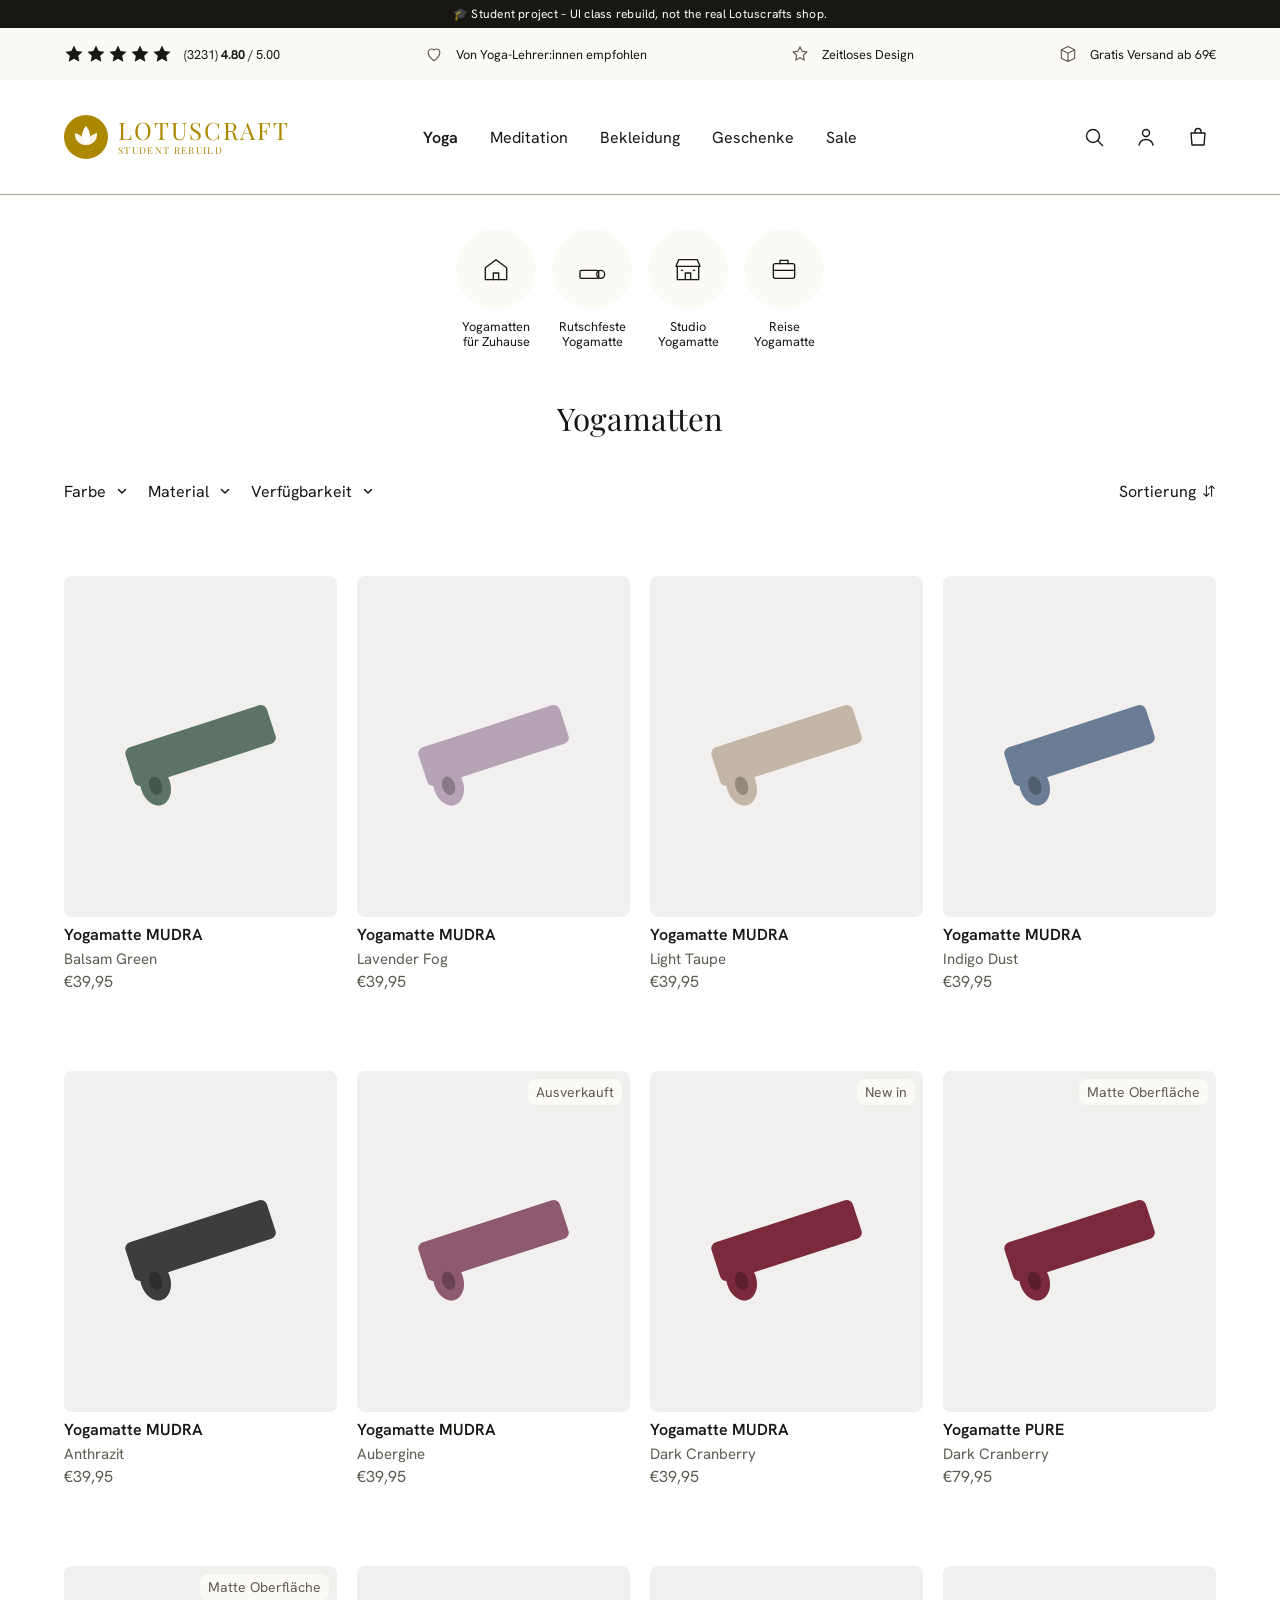
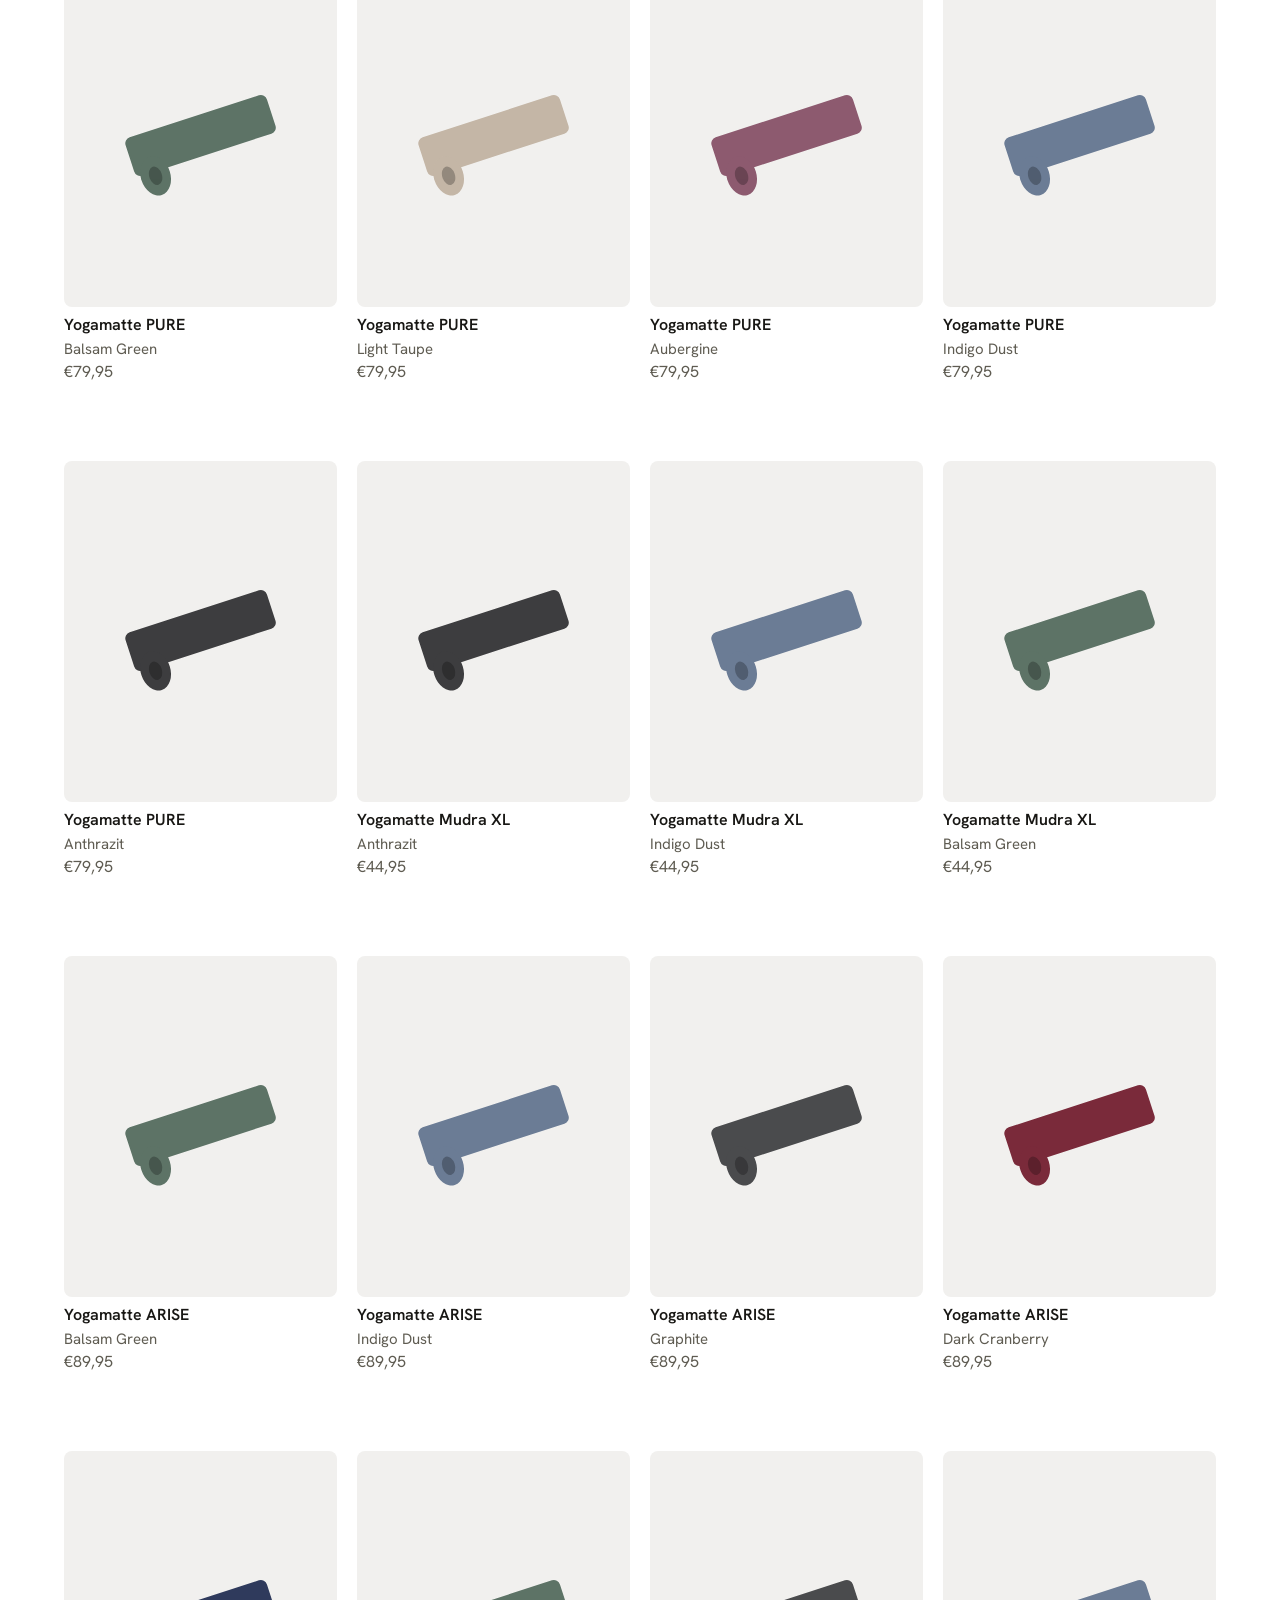
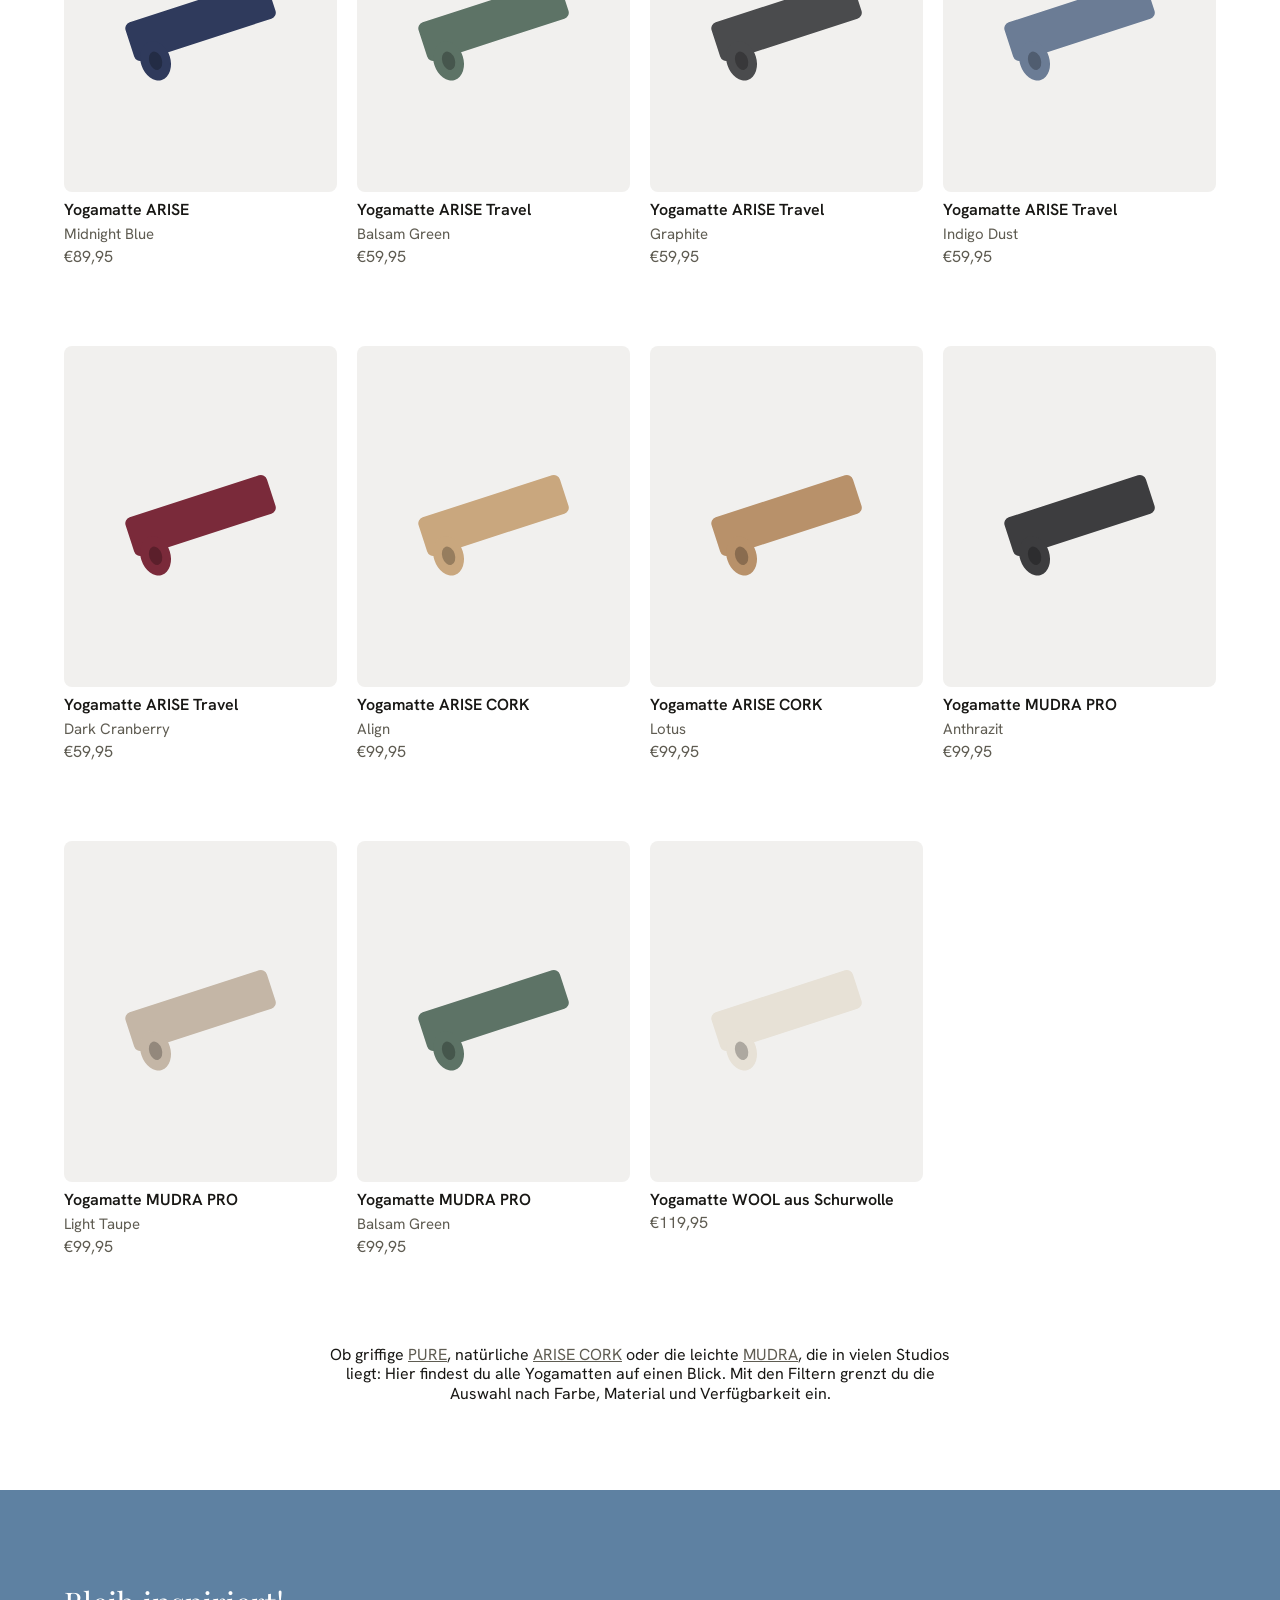
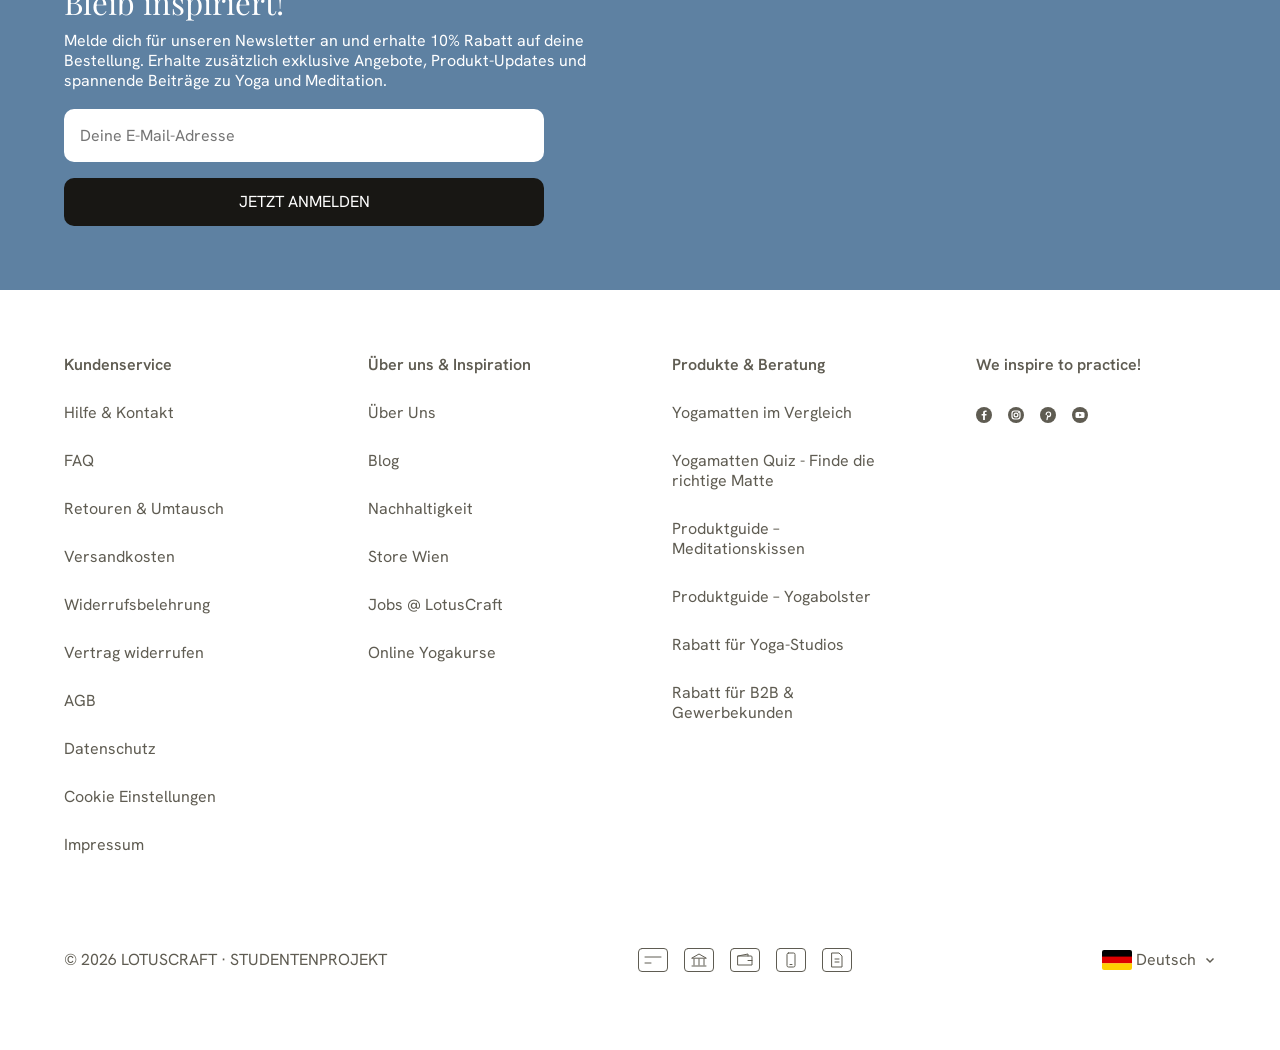
==== commit 6e1ce491: "Step 25: 'Yoga-Sets' and '"Almost Perfect" Yogamatten' pages The last two entries under 'Yogamatten'" ====
--- a/kategorie.html
+++ b/kategorie.html
@@ -9,8 +9,8 @@
   <link href="https://fonts.googleapis.com/css2?family=Hanken+Grotesk:wght@400;600;700&family=Playfair+Display:ital@0;1&display=swap" rel="stylesheet">
   <link rel="stylesheet" href="styles.css">
 </head>
-<!-- data-nav highlights "Yoga" in the header, like on the original -->
-<body data-nav="Yoga">
+<!-- js/category.js highlights the category's section in the header -->
+<body>
   <!-- Student note, trust bar, header and menus come from js/layout.js -->
   <div id="site-header"></div>
 
--- a/styles.css
+++ b/styles.css
@@ -398,14 +398,16 @@
   font-size: 14px;
 }
 .product-card__tag--sale { background: var(--sale); color: #fff; }
+/* 20px lines and 4px / 3px gaps as on the original: cards are 442px high, 466px with a colour line */
 .product-card__title {
   margin-top: 8px;
   font-size: 16px;
   font-weight: 600;
+  line-height: 20px;
   color: var(--text);
 }
-.product-card__variant { margin-top: 2px; color: var(--text-muted); font-size: 15px; }
-.product-card__price { margin-top: 2px; display: flex; gap: 6px; }
+.product-card__variant { margin-top: 4px; line-height: 20px; color: var(--text-muted); font-size: 15px; }
+.product-card__price { margin-top: 3px; line-height: 20px; display: flex; gap: 6px; }
 /* Colour swatches below the picture (set offers) */
 .product-card__media--swatches { grid-template-rows: minmax(0, 1fr) auto; }
 .swatches {
@@ -746,10 +748,10 @@
   line-height: 35px;
 }
 .buybox__subtitle { margin-top: 8px; color: var(--text-muted); line-height: 1.22; }
-.buybox__rating { display: inline-flex; align-items: center; gap: 4px; margin-top: 16px; line-height: 20px; }
+.buybox__rating { display: flex; width: fit-content; align-items: center; gap: 4px; margin-top: 16px; line-height: 20px; }
 .buybox__price { margin-top: 16px; display: flex; align-items: baseline; gap: 8px; line-height: 24px; }
 .buybox__amount { font-size: 20px; color: var(--text-muted); }
-.buybox__tax { font-size: 12.8px; color: var(--text-muted); }
+.buybox__tax { font-size: 12.8px; line-height: 16px; color: var(--text-muted); }
 .buybox__tax a { text-decoration: underline; }
 
 .color-picker { margin: 32px 0 0; padding: 0; border: 0; min-width: 0; }
@@ -770,8 +772,28 @@
 .color-swatch input:checked + .color-swatch__thumb { box-shadow: inset 0 0 0 1px var(--text); }
 .color-swatch input:focus-visible + .color-swatch__thumb { outline: 2px solid var(--gold); outline-offset: 2px; }
 
-.buybox__cart { margin-top: 32px; }
+/* Length choice (MUDRA PRO): pills, as on the original */
+.option-picker { margin: 16px 0 0; padding: 0; border: 0; min-width: 0; }
+.option-picker__options { display: flex; flex-wrap: wrap; gap: 8px; margin-top: 4px; }
+.option-pill { cursor: pointer; }
+.option-pill__label {
+  display: flex;
+  align-items: center;
+  height: 40px;
+  padding: 4px 8px;
+  border: 1px solid var(--border);
+  border-radius: 20px;
+  background: var(--background-soft);
+  transition: border-color .2s;
+}
+.option-pill:hover .option-pill__label,
+.option-pill input:checked + .option-pill__label { border-color: var(--text); }
+.option-pill input:focus-visible + .option-pill__label { outline: 2px solid var(--gold); outline-offset: 2px; }
+
+.buybox__cart { margin-top: 32px; border: 0; } /* 52px high like the original's */
+.buybox__note { margin-top: 4px; text-align: center; font-size: 12.8px; line-height: 1.2; color: var(--text-muted); }
 .buybox__stock { margin-top: 16px; text-align: center; color: #028849; }
+.buybox__stock--out { color: var(--sale); }
 .buybox__added:empty { display: none; }
 .buybox__added { margin-top: 8px; text-align: center; font-size: 14px; color: var(--text-muted); }
 .buybox__payments {
@@ -974,15 +996,15 @@
 .product-missing { padding: 64px 0; display: grid; gap: 16px; justify-items: start; }
 
 /* ---------- Category page ---------- */
-.category { padding: 42px 0 64px; }
+.category { padding: 34px 0 23px; }
 
 .shortcuts { display: flex; justify-content: center; gap: 20px; }
 .shortcut { display: flex; flex-direction: column; align-items: center; width: 76px; }
 .shortcut__icon {
   display: grid;
   place-items: center;
-  width: 64px;
-  height: 64px;
+  width: 80px;
+  height: 80px;
   border-radius: 50%;
   background: var(--background-soft);
   transition: background .2s;
@@ -997,9 +1019,12 @@
   stroke-linecap: round;
   stroke-linejoin: round;
 }
-.shortcut__label { margin-top: 18px; font-size: 12.8px; line-height: 1.2; text-align: center; color: var(--text); }
+.shortcut__label { margin-top: 10px; font-size: 12.8px; line-height: 1.2; text-align: center; color: var(--text); }
+.shortcut[aria-current="page"] .shortcut__icon { outline: 1px solid var(--text); }
 .shortcut:focus-visible { outline: 2px solid var(--gold); outline-offset: 4px; border-radius: var(--radius); }
 
+/* Pages without circles ("Almost Perfect") start with the title */
+.category__title:first-child { margin-top: 14px; }
 .category__title {
   margin-top: 50px;
   font-family: var(--font-heading);
@@ -1078,6 +1103,8 @@
 .category__empty { margin-top: 75px; padding: 48px 0; display: grid; justify-items: center; gap: 12px; text-align: center; }
 .category__empty-title { font-family: var(--font-heading); font-size: 25px; }
 .category__empty .btn { margin-top: 12px; }
+.category__description { max-width: 642px; margin: 88px auto 0; line-height: 1.22; text-align: center; }
+.category__description a { color: var(--text-muted); text-decoration: underline; }
 
 /* ---------- Mobile menu ---------- */
 .drawer {
@@ -1098,7 +1125,7 @@
   animation: drawer-open .3s ease;
 }
 .drawer::backdrop { background: rgba(0, 0, 0, .3); }
-body:has(.drawer[open]) { overflow: hidden; }
+body:has(dialog[open]) { overflow: hidden; }
 
 .drawer__top {
   display: flex;
@@ -1156,6 +1183,184 @@
   .drawer__nav.is-sliding { animation: none; }
 }
 
+/* ---------- Search ---------- */
+.search {
+  margin: clamp(16px, 24vh, 216px) auto auto;
+  width: 720px;
+  max-width: calc(100% - 32px);
+  max-height: calc(100vh - clamp(16px, 24vh, 216px) - 16px);
+  overflow-y: auto;
+  padding: 58px 16px 16px;
+  border: 0;
+  border-radius: var(--radius);
+  background: var(--background);
+  color: var(--text);
+}
+.search[open] { animation: search-open .2s ease; }
+.search::backdrop { background: rgba(24, 23, 20, .5); }
+@keyframes search-open { from { opacity: 0; transform: translateY(-8px); } }
+
+.search__close {
+  position: absolute;
+  top: 0;
+  right: 0;
+  width: 50px;
+  height: 50px;
+  align-items: center;
+  justify-content: center;
+}
+.search__close .icon { width: 18px; height: 18px; }
+.search__form { position: relative; }
+.search__icon {
+  position: absolute;
+  top: 50%;
+  left: 16px;
+  width: 20px;
+  height: 20px;
+  translate: 0 -50%;
+  fill: none;
+  stroke: var(--text);
+  stroke-width: 1.5;
+  stroke-linecap: round;
+  pointer-events: none;
+}
+.search__input {
+  width: 100%;
+  height: 54px;
+  padding: 16px 44px 16px 52px;
+  border: 1px solid var(--border);
+  border-radius: var(--radius);
+  background: var(--background);
+  font: inherit;
+  color: var(--text);
+}
+.search__input::placeholder { color: var(--text-muted); }
+.search__input::-webkit-search-cancel-button { display: none; }
+.search__input:focus { outline: none; border-color: var(--gold); box-shadow: 0 0 0 1px var(--gold); }
+.search__clear {
+  position: absolute;
+  top: 50%;
+  right: 5px;
+  width: 44px;
+  height: 44px;
+  translate: 0 -50%;
+  display: grid;
+  place-items: center;
+}
+.search__clear svg { width: 16px; height: 16px; fill: none; stroke: var(--text); stroke-width: 1.8; stroke-linecap: round; }
+.search :is(a, button):focus-visible { outline: 2px solid var(--gold); outline-offset: 2px; }
+
+.search__results { margin-top: 24px; }
+.search__results:empty { display: none; }
+.search__head,
+.search__label {
+  display: flex;
+  justify-content: space-between;
+  align-items: baseline;
+  gap: 16px;
+  padding-bottom: 8px;
+  border-bottom: 1px solid var(--border);
+  color: var(--text-muted);
+}
+.search__all { color: var(--text-muted); text-decoration: underline; }
+.search__grid { display: grid; grid-template-columns: repeat(4, minmax(0, 1fr)); gap: 24px; margin-top: 28px; }
+.search__label { margin-top: 24px; }
+.search__pages { list-style: none; margin: 0; padding: 0; }
+.search__pages a { display: block; padding: 8px 0; color: var(--text-muted); transition: color .2s; }
+.search__pages a:hover { color: var(--text); }
+.search__empty { color: var(--text-muted); }
+@media (prefers-reduced-motion: reduce) {
+  .search[open] { animation: none; }
+}
+
+/* ---------- Cart drawer ---------- */
+.cart-drawer {
+  /* A <dialog> pinned to the right edge, full height */
+  margin: 0 0 0 auto;
+  padding: 0;
+  border: 0;
+  width: 414px;
+  max-width: 100%;
+  height: 100%;
+  max-height: 100%;
+  background: var(--background);
+  color: var(--text);
+}
+.cart-drawer[open] {
+  display: flex;
+  flex-direction: column;
+  animation: cart-open .3s ease;
+}
+.cart-drawer::backdrop { background: rgba(24, 23, 20, .85); }
+@keyframes cart-open { from { transform: translateX(100%); } }
+
+.cart-drawer__header {
+  display: flex;
+  align-items: center;
+  justify-content: space-between;
+  min-height: 50px;
+  padding-left: 16px;
+}
+.cart-drawer__title { font-family: var(--font-heading); font-size: 25px; }
+.cart-drawer__close { width: 50px; height: 50px; align-items: center; justify-content: center; }
+.cart-drawer__close .icon { width: 18px; height: 18px; }
+.cart-drawer :is(a, button):focus-visible { outline: 2px solid var(--gold); outline-offset: 2px; }
+
+.cart-drawer__body { flex: 1; min-height: 0; display: flex; flex-direction: column; }
+
+.cart-empty {
+  flex: 1;
+  display: flex;
+  flex-direction: column;
+  align-items: center;
+  justify-content: center;
+  gap: 24px;
+  padding: 16px;
+  text-align: center;
+}
+.cart-empty__title { font-family: var(--font-heading); font-size: 31.25px; line-height: 42px; }
+
+.cart-shipping { padding: 8px 16px 16px; font-size: 14px; text-align: center; }
+.cart-shipping__bar { height: 4px; margin-top: 8px; background: var(--background-soft); }
+.cart-shipping__bar span { display: block; height: 100%; background: var(--gold); transition: width .3s ease; }
+
+.cart-items { flex: 1; overflow-y: auto; list-style: none; margin: 0; padding: 0 16px; }
+.cart-item {
+  display: grid;
+  grid-template-columns: 80px minmax(0, 1fr);
+  gap: 16px;
+  padding: 16px 0;
+  border-top: 1px solid #e4dfd3;
+}
+.cart-item__media { display: block; border-radius: var(--radius); overflow: hidden; }
+.cart-item__media svg { display: block; width: 100%; height: auto; }
+.cart-item__name { font-weight: 600; }
+.cart-item__variant { margin-top: 2px; font-size: 14px; color: var(--text-muted); }
+.cart-item__price { margin-top: 4px; color: var(--text-muted); }
+.cart-item__actions { display: flex; align-items: center; gap: 16px; margin-top: 12px; }
+.qty { display: inline-flex; align-items: center; border: 1px solid #e4dfd3; background: var(--background); }
+.qty__btn { width: 36px; height: 36px; font-size: 18px; line-height: 1; }
+.qty__value { min-width: 36px; text-align: center; }
+.cart-item__remove { font-size: 14px; color: var(--text-muted); text-decoration: underline; }
+
+.cart-drawer__footer {
+  display: flex;
+  flex-direction: column;
+  gap: 8px;
+  margin-top: auto;
+  padding: 24px 16px;
+  border-top: 1px solid #e4dfd3;
+}
+.cart-total { display: flex; justify-content: space-between; font-weight: 600; }
+.cart-note,
+.cart-checkout-note { font-size: 13px; color: var(--text-muted); }
+.cart-checkout-note { text-align: center; }
+.cart-checkout-note:empty { display: none; }
+
+@media (prefers-reduced-motion: reduce) {
+  .cart-drawer[open] { animation: none; }
+}
+
 .visually-hidden {
   position: absolute;
   width: 1px;
@@ -1186,7 +1391,7 @@
   .nav,
   .header::after { display: none; }
   .menu-toggle { display: inline-flex; justify-self: start; }
-  .header__inner { height: 72px; grid-template-columns: auto 1fr auto; gap: 12px; }
+  .header__inner { height: 62px; grid-template-columns: auto 1fr auto; gap: 12px; } /* + 1px line = the original's 63px */
   .logo { justify-self: start; }
   .collections,
   .product-grid { grid-template-columns: repeat(2, 1fr); }
@@ -1269,9 +1474,21 @@
   .community-tile__handle { font-size: 14px; }
   .product { padding-top: 0; }
   .reviews-section { padding: 40px 0; }
-  .category { padding-top: 24px; }
-  .shortcuts { gap: 8px; }
-  .category__title { margin-top: 32px; }
+  .search__grid { grid-template-columns: repeat(2, minmax(0, 1fr)); gap: 12px; }
+  .category { padding-top: 32px; }
+  /* Four 80px circles don't fit: the row scrolls sideways, as on the original */
+  .shortcuts {
+    justify-content: flex-start;
+    gap: 16px;
+    margin: 0 -16px;
+    padding: 2px 16px;
+    overflow-x: auto;
+    scrollbar-width: none;
+  }
+  .shortcuts::-webkit-scrollbar { display: none; }
+  .shortcut { flex: none; width: 80px; }
+  .category__title { margin-top: 32px; font-size: 25px; line-height: 34px; }
+  .category__title:first-child { margin-top: 0; }
   .filters { align-items: flex-start; margin-top: 24px; }
   .filters__group { gap: 0 16px; }
   /* Dropdowns span the whole bar so they never stick out of the screen */
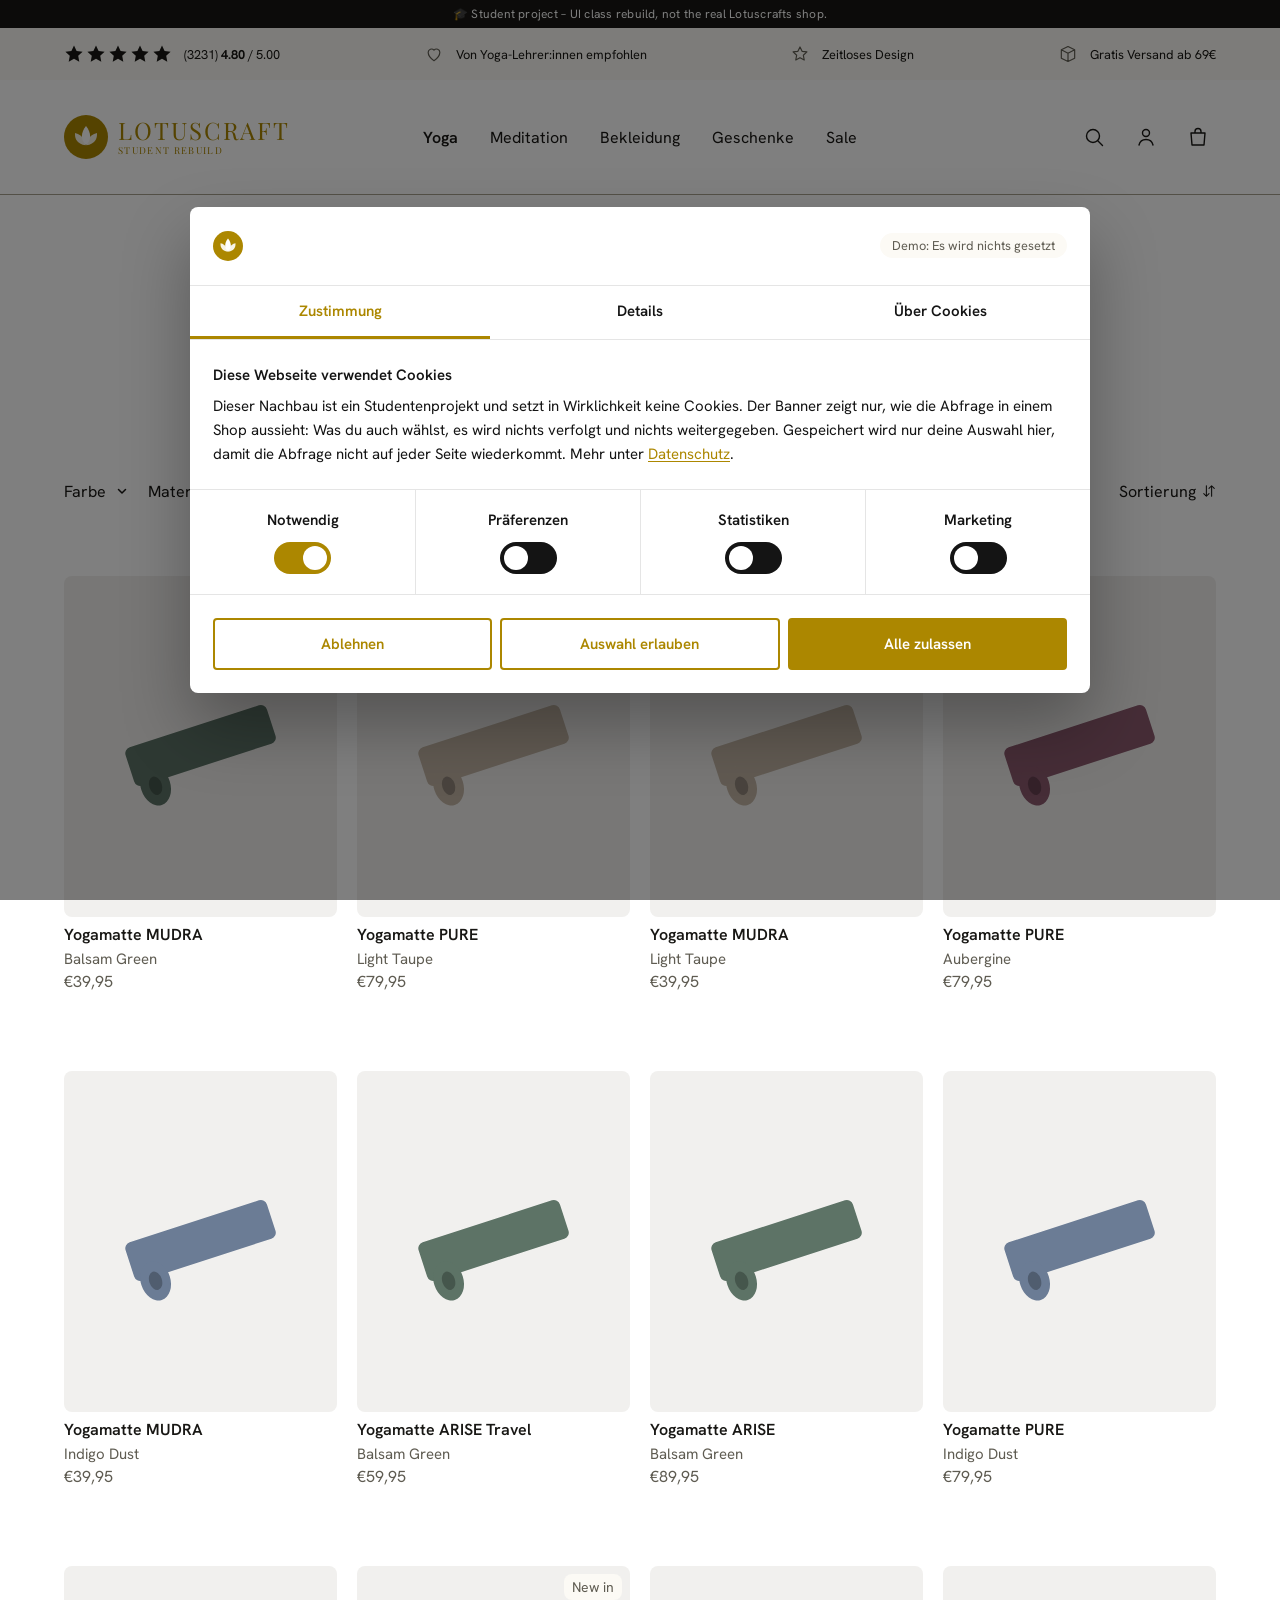
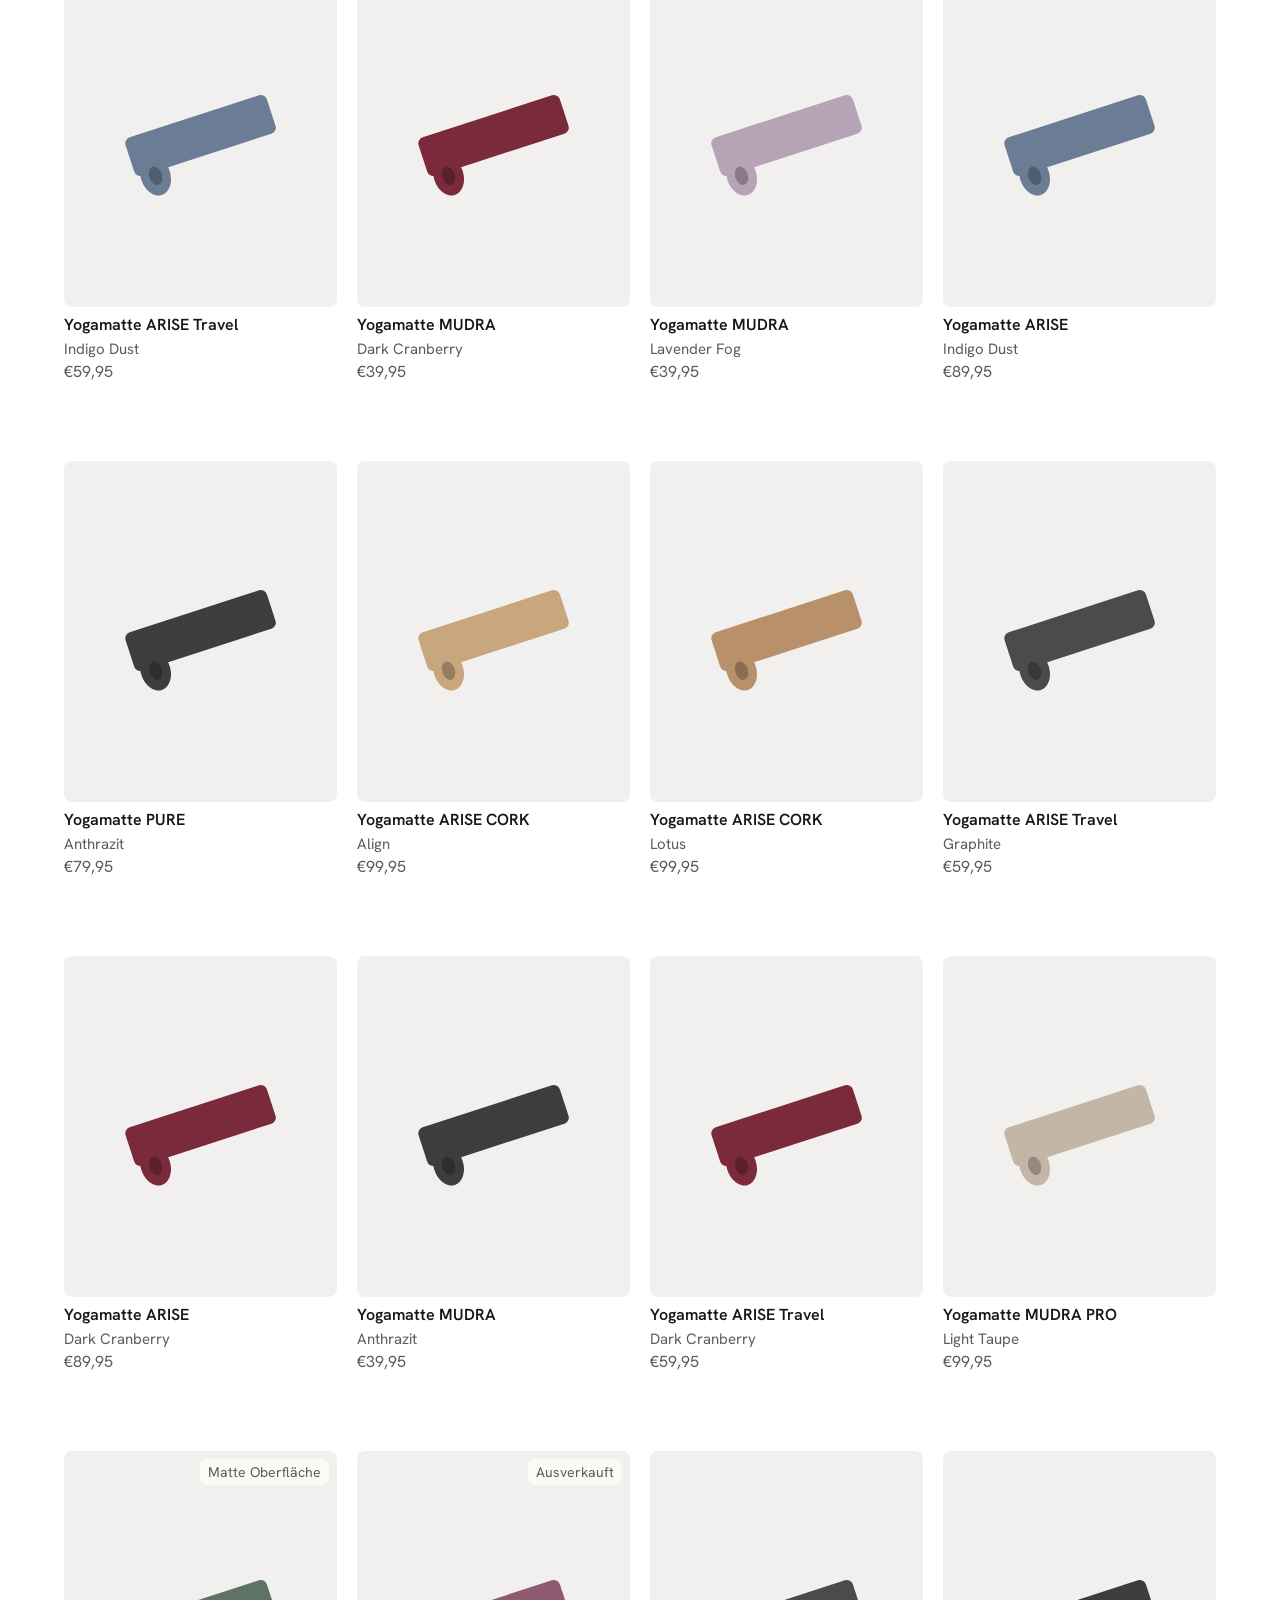
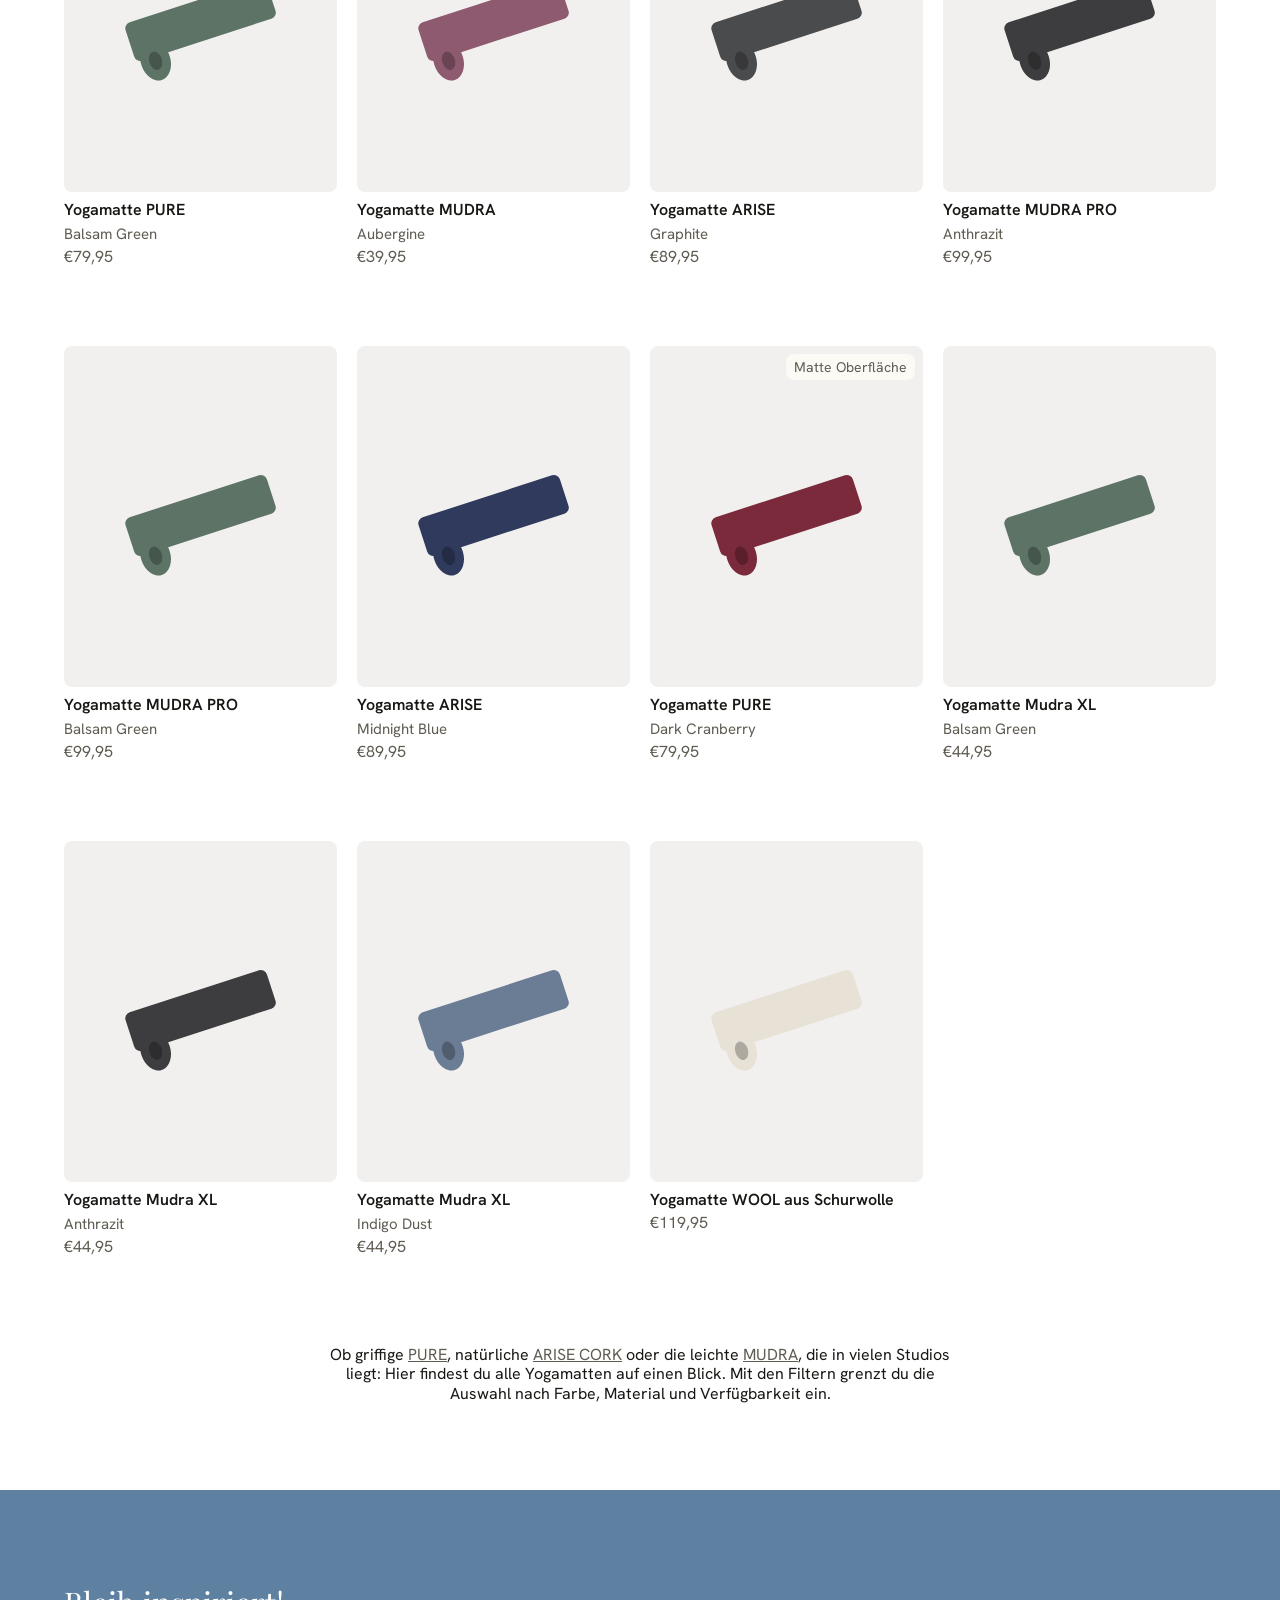
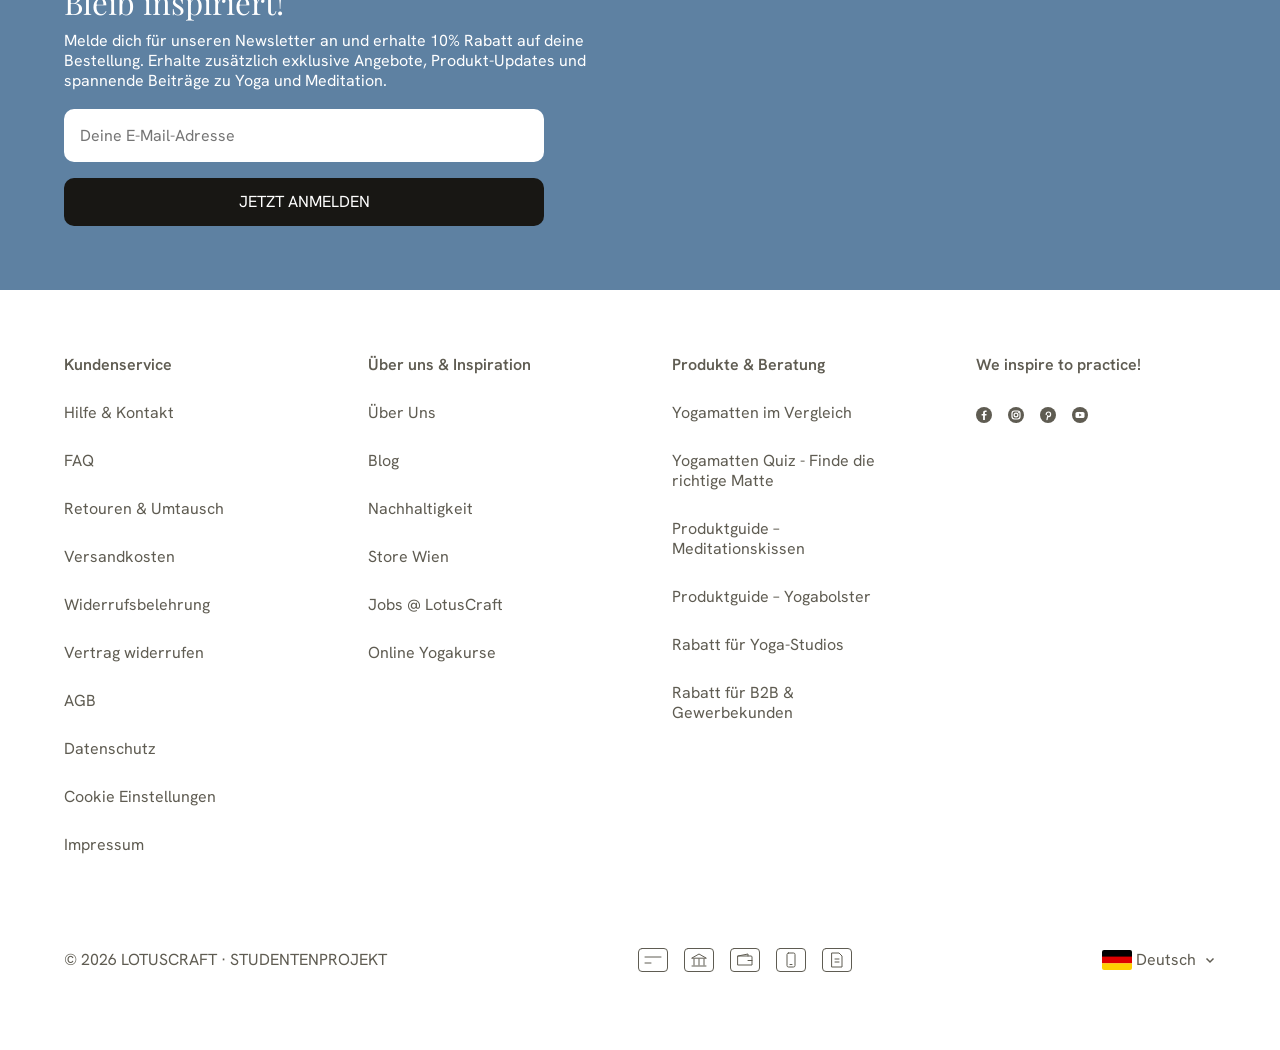
==== commit 5b15ebc1: "Step 44: cookie banner and newsletter pop-up as demos Adds js/popups.js on every page: a cookie bann" ====
--- a/kategorie.html
+++ b/kategorie.html
@@ -22,6 +22,7 @@
 
   <script src="js/shared.js"></script>
   <script src="js/layout.js"></script>
+  <script src="js/popups.js"></script>
   <script src="js/category.js"></script>
 </body>
 </html>
--- a/styles.css
+++ b/styles.css
@@ -719,8 +719,9 @@
   background: #f1f0ee;
 }
 .gallery__item { aspect-ratio: 371 / 464; }
-.gallery__item svg,
-.gallery__thumb svg { display: block; width: 100%; height: 100%; }
+/* Only the picture itself: a set's picture nests the parts' pictures as svgs of their own */
+.gallery__item > svg,
+.gallery__thumb > svg { display: block; width: 100%; height: 100%; }
 .gallery__badge {
   position: absolute;
   top: 8px;
@@ -751,6 +752,9 @@
 .buybox__rating { display: flex; width: fit-content; align-items: center; gap: 4px; margin-top: 16px; line-height: 20px; }
 .buybox__price { margin-top: 16px; display: flex; align-items: baseline; gap: 8px; line-height: 24px; }
 .buybox__amount { font-size: 20px; color: var(--text-muted); }
+.buybox__prices { display: contents; }
+.buybox__compare { line-height: 20px; color: var(--text-muted); }
+.buybox__amount--sale { color: var(--sale); font-weight: 600; }
 .buybox__tax { font-size: 12.8px; line-height: 16px; color: var(--text-muted); }
 .buybox__tax a { text-decoration: underline; }
 
@@ -790,10 +794,48 @@
 .option-pill input:checked + .option-pill__label { border-color: var(--text); }
 .option-pill input:focus-visible + .option-pill__label { outline: 2px solid var(--gold); outline-offset: 2px; }
 
+/* Size choice (clothing): round pills; sizes sold out in the picked colour
+   lose their light fill, as on the original */
+.size-picker .option-picker__options { margin-top: 3px; }
+.option-pill--size .option-pill__label { min-width: 40px; justify-content: center; }
+.option-pill--out .option-pill__label { background: transparent; }
+.size-picker__chart {
+  display: block;
+  margin-top: 4px;
+  padding: 0;
+  border: 0;
+  background: none;
+  font: inherit;
+  line-height: 22px;
+  color: var(--text-muted);
+  text-decoration: underline;
+  cursor: pointer;
+}
+.size-picker__chart:hover { color: var(--text); }
+.size-picker__chart:focus-visible { outline: 2px solid var(--gold); outline-offset: 2px; }
+
+/* Sets: the parts, each with its own colour and choices */
+.bundle { margin-top: 24px; }
+.bundle__lead { font-size: 12.8px; line-height: 16px; letter-spacing: .08em; text-transform: uppercase; color: var(--text-muted); }
+.bundle-item { display: flex; gap: 12px; margin-top: 16px; padding-top: 16px; border-top: 1px solid rgba(167, 162, 143, .4); }
+.bundle__lead + .bundle-item { margin-top: 12px; padding-top: 0; border-top: 0; }
+.bundle-item__link { flex: none; display: block; }
+.bundle-item__image { flex: none; display: block; width: 64px; height: 80px; border-radius: var(--radius); overflow: hidden; background: var(--background-soft); }
+.bundle-item__image svg { display: block; width: 100%; height: 100%; }
+.bundle-item__aside { flex: 1; min-width: 0; }
+.bundle-item__name { line-height: 20px; }
+.bundle-item__name a:hover { text-decoration: underline; }
+.bundle-item__rating { display: flex; align-items: center; gap: 4px; margin-top: 2px; font-size: 12.8px; line-height: 16px; color: var(--text-muted); }
+.bundle-item .option-picker { margin-top: 12px; }
+.bundle-item .color-swatch__thumb { width: 40px; height: 50px; }
+
 .buybox__cart { margin-top: 32px; border: 0; } /* 52px high like the original's */
 .buybox__note { margin-top: 4px; text-align: center; font-size: 12.8px; line-height: 1.2; color: var(--text-muted); }
 .buybox__stock { margin-top: 16px; text-align: center; color: #028849; }
 .buybox__stock--out { color: var(--sale); }
+/* A product sold out as a whole: a red notice instead of the button */
+.buybox__alert { display: flex; gap: 8px; margin-top: 32px; line-height: 1.35; color: var(--sale); }
+.buybox__alert svg { flex: none; width: 20px; height: 20px; fill: none; stroke: currentColor; stroke-width: 1.8; stroke-linecap: round; }
 .buybox__added:empty { display: none; }
 .buybox__added { margin-top: 8px; text-align: center; font-size: 14px; color: var(--text-muted); }
 .buybox__payments {
@@ -858,12 +900,16 @@
 .accordion__item[open] .accordion__icon-v { transform: scaleY(0); }
 .accordion__content { padding: 16px; line-height: 1.5; color: var(--text-muted); }
 .accordion__content p + p { margin-top: 12px; }
+.accordion__content p + .care-list { margin-top: 12px; }
+.care-list { margin: 0; padding-left: 20px; }
+.care-list li + li { margin-top: 4px; }
 .facts { display: grid; grid-template-columns: max-content 1fr; gap: 8px 24px; margin: 0; }
 .facts dt { font-weight: 600; color: var(--text); }
 .facts dd { margin: 0; }
 
 .rating-summary__head { display: flex; align-items: center; gap: 4px; }
 .rating-scales { list-style: none; margin: 16px 0 24px; padding: 0; display: grid; gap: 31px; }
+.rating-summary__head + .btn { margin-top: 24px; } /* no scales (bolsters, bench) */
 .rating-scale__row { display: flex; justify-content: space-between; gap: 16px; font-size: 14px; }
 .rating-scale__bar { height: 4px; margin-top: 4px; background: var(--background-soft); }
 .rating-scale__bar span { display: block; height: 100%; background: var(--gold); }
@@ -894,7 +940,7 @@
   overflow: hidden;
   background: #f1f0ee;
 }
-.feature__media svg { display: block; width: 100%; height: 100%; }
+.feature__media > svg { display: block; width: 100%; height: 100%; }
 
 /* Reviews */
 .reviews-section {
@@ -909,6 +955,7 @@
 .reviews__score .star-rating__row svg { width: 20px; height: 20px; }
 .reviews__basis { font-size: 15px; font-weight: 500; }
 .reviews__note { margin-top: 8px; font-size: 12px; color: var(--text-muted); }
+.reviews__empty { padding: 24px 0; text-align: center; color: var(--text-muted); }
 
 .reviews__bar {
   display: flex;
@@ -965,6 +1012,10 @@
 }
 .review-item__name { margin-top: 4px; font-weight: 600; }
 .review-item__place { margin-top: 6px; font-size: 11px; font-weight: 500; }
+.review-item__fit { margin: 10px 0 0; font-size: 11px; font-weight: 500; }
+.review-item__fit div + div { margin-top: 4px; }
+.review-item__fit dt { display: inline; }
+.review-item__fit dd { display: inline; margin: 0; font-weight: 600; }
 .review-item__body {
   display: flex;
   flex-direction: column;
@@ -995,8 +1046,62 @@
 
 .product-missing { padding: 64px 0; display: grid; gap: 16px; justify-items: start; }
 
+/* Size chart (clothing): a modal box over the dark veil, as on the original */
+.size-chart {
+  width: min(720px, calc(100% - 38px));
+  max-width: none;
+  max-height: 75vh;
+  padding: 0;
+  border: 0;
+  border-radius: var(--radius);
+  background: var(--background);
+  color: var(--text);
+  overflow: auto;
+}
+.size-chart::backdrop { background: rgba(24, 23, 20, .85); }
+@media (prefers-reduced-motion: no-preference) {
+  .size-chart[open] { animation: size-chart-in .25s ease; }
+}
+@keyframes size-chart-in {
+  from { opacity: 0; transform: translateY(16px); }
+}
+.size-chart__inner { padding: 16px; }
+.size-chart__head { padding-right: 34px; }
+.size-chart__title { font-family: var(--font-heading); font-weight: 400; font-size: 25px; line-height: 30px; }
+.size-chart__close {
+  position: absolute;
+  top: 0;
+  right: 0;
+  display: grid;
+  place-items: center;
+  width: 50px;
+  height: 50px;
+  padding: 0;
+  border: 0;
+  border-radius: var(--radius);
+  background: none;
+  color: var(--text);
+  cursor: pointer;
+}
+.size-chart__close svg { width: 18px; height: 18px; fill: none; stroke: currentColor; stroke-width: 1.6; stroke-linecap: round; }
+.size-chart__close:focus-visible { outline: 2px solid var(--gold); outline-offset: -4px; }
+/* The table can scroll sideways on phones; it runs to the box's edges */
+.size-chart__scroll { margin: 24px -16px 0; padding: 0 16px; overflow-x: auto; }
+.size-chart__scroll:focus-visible { outline: 2px solid var(--gold); outline-offset: -2px; }
+.size-chart__table { width: 100%; border-collapse: collapse; white-space: nowrap; }
+.size-chart__table th,
+.size-chart__table td { padding: 16px 8px; text-align: left; line-height: 20px; }
+.size-chart__table th { font-weight: 700; }
+.size-chart__table tbody th { font-weight: 400; }
+.size-chart__table tbody th,
+.size-chart__table td { border-bottom: 1px solid #e3e3e3; }
+.size-chart__table tbody tr:nth-child(odd) { background: var(--background-soft); }
+.size-chart__note { margin-top: 16px; font-size: 12.8px; color: var(--text-muted); }
+.size-chart__picture svg { display: block; width: 100%; max-width: 480px; margin: 8px auto 0; }
+
 /* ---------- Category page ---------- */
 .category { padding: 34px 0 23px; }
+.category--no-text { padding-bottom: 64px; } /* the original's gap when no text follows the grid */
 
 .shortcuts { display: flex; justify-content: center; gap: 20px; }
 .shortcut { display: flex; flex-direction: column; align-items: center; width: 76px; }
@@ -1019,7 +1124,7 @@
   stroke-linecap: round;
   stroke-linejoin: round;
 }
-.shortcut__label { margin-top: 10px; font-size: 12.8px; line-height: 1.2; text-align: center; color: var(--text); }
+.shortcut__label { margin-top: 10px; font-size: 12.8px; line-height: 1.2; text-align: center; color: var(--text); hyphens: auto; }
 .shortcut[aria-current="page"] .shortcut__icon { outline: 1px solid var(--text); }
 .shortcut:focus-visible { outline: 2px solid var(--gold); outline-offset: 4px; border-radius: var(--radius); }
 
@@ -1099,6 +1204,138 @@
 .filter__check input { width: 16px; height: 16px; margin: 0; accent-color: var(--text); }
 .filter__reset { margin-top: 17px; }
 
+/* Phones: a "Filter" button and the sort picker instead of the bar */
+.filters-mobile { display: none; gap: 16px; margin-top: 32px; }
+.filter-button {
+  position: relative;
+  flex: 1;
+  min-width: 0;
+  display: flex;
+  align-items: center;
+  gap: 8px;
+  min-height: 36px;
+  padding: 8px 16px;
+  border-radius: var(--radius);
+  background: var(--background-soft);
+  font-weight: 700;
+  line-height: 20px;
+  cursor: pointer;
+}
+.filter-button svg {
+  flex-shrink: 0;
+  width: 16px;
+  height: 16px;
+  margin-left: auto;
+  fill: none;
+  stroke: currentColor;
+  stroke-width: 1.3;
+  stroke-linecap: round;
+}
+.filter-button circle { fill: var(--background-soft); }
+/* The real <select> lies invisibly on top, so a tap opens the phone's own picker */
+.filter-button__select {
+  position: absolute;
+  inset: 0;
+  width: 100%;
+  opacity: 0;
+  cursor: pointer;
+  font-size: 16px; /* stops iOS from zooming in */
+}
+.filter-button:focus-visible,
+.filter-button:has(:focus-visible) { outline: 2px solid var(--gold); outline-offset: 2px; }
+
+.filter-badge {
+  display: inline-grid;
+  place-items: center;
+  min-width: 14px;
+  height: 14px;
+  padding: 0 3px;
+  border-radius: 7px;
+  background: var(--gold);
+  color: #fff;
+  font-size: 8px;
+  font-weight: 700;
+  line-height: 1;
+}
+.filter-badge[hidden] { display: none; }
+
+.filter-drawer {
+  /* A <dialog> pinned to the left edge, full height (the cart's mirror image) */
+  margin: 0 auto 0 0;
+  padding: 0;
+  border: 0;
+  width: 414px;
+  max-width: 100%;
+  height: 100%;
+  max-height: 100%;
+  /* No scrolling of its own: a panel sliding in must not shift the drawer */
+  overflow: hidden;
+  overflow: clip;
+  background: var(--background);
+  color: var(--text);
+}
+.filter-drawer[open] {
+  display: flex;
+  flex-direction: column;
+  animation: drawer-open .3s ease;
+}
+.filter-drawer::backdrop { background: rgba(24, 23, 20, .85); }
+.filter-drawer__header {
+  display: flex;
+  align-items: center;
+  justify-content: space-between;
+  min-height: 48px;
+  padding-left: 16px;
+}
+.filter-drawer__title { font-family: var(--font-heading); font-weight: 400; font-size: 20px; }
+.filter-drawer__close { width: 48px; height: 48px; align-items: center; justify-content: center; }
+.filter-drawer__close .icon { width: 26px; height: 26px; stroke-width: 1.9; }
+.filter-drawer__body { flex: 1; overflow-y: auto; }
+.filter-drawer__list { list-style: none; margin: 0; padding: 0; }
+.filter-drawer__row,
+.filter-drawer__back {
+  display: flex;
+  align-items: center;
+  gap: 8px;
+  width: 100%;
+  padding: 12px 16px;
+  line-height: 19.5px;
+  text-align: left;
+}
+.filter-drawer .drawer__chevron { width: 18px; height: 18px; stroke-width: 2.4; }
+.filter-drawer__row .drawer__chevron { margin-left: auto; }
+.filter-drawer__actions { display: grid; gap: 8px; padding: 24px 16px; }
+.filter-drawer button:focus-visible { outline: 2px solid var(--gold); outline-offset: -4px; }
+/* A filter's own panel slides in over the list */
+.filter-drawer__panel {
+  position: absolute;
+  inset: 48px 0 0;
+  display: flex;
+  flex-direction: column;
+  background: var(--background);
+  animation: filter-panel-in .3s ease;
+}
+.filter-drawer__panel[hidden] { display: none; }
+.filter-drawer__panel .filter-drawer__actions { margin-top: auto; }
+.filter-drawer__panel .filter__swatches {
+  flex-wrap: nowrap;
+  gap: 8px;
+  margin-top: 8px;
+  padding: 8px 16px;
+  overflow-x: auto;
+  scrollbar-width: none;
+}
+.filter-drawer__panel .filter__swatches::-webkit-scrollbar { display: none; }
+.filter-drawer__panel .filter-swatch { flex: none; }
+.filter-drawer__panel .filter__options { gap: 16px; margin-top: 16px; padding: 0 16px; }
+.filter-drawer__panel .filter__check { gap: 16px; min-height: 28px; padding: 0; font-size: 16px; }
+.filter-drawer__panel .filter__check input { width: 20px; height: 20px; }
+@keyframes filter-panel-in { from { transform: translateX(100%); } }
+@media (prefers-reduced-motion: reduce) {
+  .filter-drawer[open],
+  .filter-drawer__panel { animation: none; }
+}
+
 .category__grid { margin-top: 66px; row-gap: 79px; }
 .category__empty { margin-top: 75px; padding: 48px 0; display: grid; justify-items: center; gap: 12px; text-align: center; }
 .category__empty-title { font-family: var(--font-heading); font-size: 25px; }
@@ -1383,6 +1620,175 @@
 .placeholder--2 { background: linear-gradient(160deg, #8a7a66, #5a4d3f); }
 .placeholder--3 { background: linear-gradient(160deg, #eceae6, #cfcac2); }
 .placeholder--4 { background: linear-gradient(160deg, #b99a78, #7d644b); }
+
+/* ---------- Info pages (footer links, guides, quiz) ---------- */
+.page { padding-top: 48px; padding-bottom: 24px; }
+.page__head,
+.page__section { max-width: 760px; }
+.page__title { font-family: var(--font-heading); font-weight: 400; font-size: 39px; line-height: 1.15; }
+.page__lead { margin-top: 12px; font-size: 18px; line-height: 1.5; color: var(--text-muted); }
+.page__note {
+  margin-top: 20px;
+  padding: 12px 16px;
+  border-left: 3px solid var(--gold);
+  border-radius: 0 var(--radius) var(--radius) 0;
+  background: var(--background-soft);
+  font-size: 14px;
+  line-height: 1.5;
+  color: var(--text-muted);
+}
+.page__section { margin-top: 40px; }
+.page__section--wide { max-width: none; }
+.page__section h2 { margin-bottom: 12px; font-family: var(--font-heading); font-weight: 400; font-size: 25px; line-height: 34px; }
+.page__section p,
+.page__list { line-height: 1.6; }
+.page__section p + p { margin-top: 12px; }
+.page__section a:not(.btn) { text-decoration: underline; text-underline-offset: 2px; }
+.page__section a:not(.btn):hover { color: var(--gold); }
+.page__list { margin: 0; padding-left: 22px; }
+ul.page__list { list-style: disc; }
+ol.page__list { list-style: decimal; }
+.page__list li + li { margin-top: 8px; }
+.page code { padding: 1px 5px; border-radius: 4px; background: var(--background-soft); font-size: .9em; }
+.page__cta { display: flex; flex-wrap: wrap; gap: 12px; }
+.page__section .btn { margin-top: 16px; }
+.page__cta .btn { margin-top: 0; }
+.page__status { margin-top: 12px; font-size: 14px; color: var(--text-muted); }
+.page__status:empty { display: none; }
+
+.page__cards { display: grid; grid-template-columns: repeat(2, minmax(0, 1fr)); gap: 16px; }
+.page-card { padding: 20px; border-radius: var(--radius); box-shadow: 0 0 2px rgba(24, 23, 20, .24); }
+.page-card__tag { margin-bottom: 8px; font-size: 12.8px; letter-spacing: .08em; text-transform: uppercase; color: var(--gold); }
+.page__section .page-card__title { margin-bottom: 8px; font-size: 21px; line-height: 28px; }
+
+/* Tables scroll inside their own box on narrow screens; the first column stays */
+.page__table { overflow-x: auto; border: 1px solid rgba(167, 162, 143, .5); border-radius: var(--radius); }
+.page__table:focus-visible { outline: 2px solid var(--gold); outline-offset: 2px; }
+.page__table table { width: 100%; min-width: 760px; border-collapse: collapse; font-size: 15px; }
+.page__table th,
+.page__table td { padding: 12px 14px; text-align: left; vertical-align: top; border-bottom: 1px solid rgba(167, 162, 143, .35); line-height: 1.4; }
+.page__table thead th { background: var(--background-soft); font-weight: 600; white-space: nowrap; }
+.page__table tbody tr:last-child > * { border-bottom: 0; }
+.page__table tbody th { min-width: 170px; font-weight: 600; background: #fff; }
+.page__table tbody th,
+.page__table thead th:first-child { position: sticky; left: 0; }
+.page__table thead th:first-child { z-index: 1; }
+.page__table-note { margin-top: 8px; font-size: 13px; color: var(--text-muted); }
+
+/* The quiz */
+.quiz { display: grid; gap: 28px; max-width: 760px; }
+.quiz__question { margin: 0; padding: 0; border: 0; min-width: 0; }
+.quiz__question legend { padding: 0; font-weight: 600; line-height: 24px; }
+.quiz__options { display: flex; flex-wrap: wrap; gap: 8px; margin-top: 10px; }
+.quiz .option-pill__label { height: auto; min-height: 40px; padding: 8px 16px; }
+.quiz .btn { justify-self: start; }
+.quiz__status { color: var(--sale); }
+.quiz__status:empty { display: none; }
+.quiz__result { padding: 24px; border-radius: var(--radius); background: var(--background-soft); box-shadow: 0 0 2px rgba(24, 23, 20, .24); }
+.quiz__result h2:focus { outline: none; }
+.quiz__best { font-size: 20px; }
+.quiz__mat { font-weight: 600; text-decoration: underline; text-underline-offset: 2px; }
+.quiz__next { margin-top: 12px; color: var(--text-muted); }
+.quiz__again { margin-top: 16px; }
+
+/* ---------- Cookie banner and newsletter pop-up (demos) ---------- */
+.consent {
+  width: min(900px, calc(100% - 16px));
+  max-width: none;
+  max-height: calc(100% - 16px);
+  padding: 0;
+  border: 0;
+  border-radius: 8px;
+  background: #fff;
+  color: #141414;
+  box-shadow: 0 32px 68px rgba(0, 0, 0, .3);
+  overflow: hidden;
+}
+.consent[open] { display: flex; flex-direction: column; }
+.consent::backdrop { background: rgba(0, 0, 0, .5); }
+.consent__top { display: flex; align-items: center; justify-content: space-between; gap: 16px; padding: 24px 23px; border-bottom: 1px solid #e5e5e5; }
+.consent__top .logo__mark svg { width: 30px; height: 30px; }
+.consent__demo { padding: 4px 12px; border-radius: 14px; background: var(--background-soft); font-size: 12.8px; color: var(--text-muted); }
+.consent__tabs { display: flex; border-bottom: 1px solid #e5e5e5; }
+.consent__tab { flex: 1; padding: 15px; border-bottom: 3px solid transparent; font-size: 15px; font-weight: 600; text-align: center; }
+.consent__tab[aria-selected="true"] { border-bottom-color: var(--gold); color: var(--gold); }
+.consent__tab:focus-visible { outline: 2px solid var(--gold); outline-offset: -4px; }
+.consent__body { flex: 1 1 auto; min-height: 120px; overflow-y: auto; padding: 23px; font-size: 15px; line-height: 24px; }
+.consent__body p + p { margin-top: 12px; }
+.consent__body a { color: var(--gold); text-decoration: underline; text-underline-offset: 2px; }
+.consent__body code { padding: 1px 5px; border-radius: 4px; background: var(--background-soft); font-size: .9em; }
+.consent__title { margin-bottom: 7.5px; font-size: 15px; font-weight: 600; line-height: 24px; }
+.consent__title:focus { outline: none; }
+.consent__details { margin: 0; }
+.consent__details dt { font-weight: 600; }
+.consent__details dd { margin: 0 0 12px; }
+.consent__levels { display: grid; grid-template-columns: repeat(4, minmax(0, 1fr)); border-top: 1px solid #e5e5e5; border-bottom: 1px solid #e5e5e5; }
+.consent__level { display: flex; flex-direction: column; align-items: center; gap: 12px; padding: 20px 8px; font-size: 15px; font-weight: 600; cursor: pointer; }
+.consent__level + .consent__level { border-left: 1px solid #e5e5e5; }
+.consent__switch {
+  appearance: none;
+  position: relative;
+  flex: none;
+  width: 57px;
+  height: 32px;
+  margin: 0;
+  border-radius: 32px;
+  background: #141414;
+  cursor: pointer;
+  transition: background .2s;
+}
+.consent__switch::after {
+  content: "";
+  position: absolute;
+  top: 4px;
+  left: 4px;
+  width: 24px;
+  height: 24px;
+  border-radius: 50%;
+  background: #fff;
+  transition: transform .2s;
+}
+.consent__switch:checked { background: var(--gold); }
+.consent__switch:checked::after { transform: translateX(25px); }
+.consent__switch:disabled { cursor: default; }
+.consent__switch:focus-visible { outline: 2px solid var(--gold); outline-offset: 3px; }
+.consent__buttons { display: flex; gap: 8px; padding: 23px; }
+.consent__button { flex: 1; height: 52px; border: 2px solid var(--gold); border-radius: 4px; background: #fff; color: var(--gold); font-size: 15px; font-weight: 600; transition: background .2s; }
+.consent__button:hover { background: #faf5e6; }
+.consent__button--all { background: var(--gold); color: #fff; }
+.consent__button--all:hover { background: #967400; }
+.consent__button:focus-visible { outline: 2px solid #141414; outline-offset: 2px; }
+
+.popup {
+  width: min(760px, calc(100% - 32px));
+  max-width: none;
+  max-height: calc(100% - 32px);
+  padding: 0;
+  border: 0;
+  border-radius: 8px;
+  background: #fff;
+  color: var(--text);
+  box-shadow: 0 24px 60px rgba(0, 0, 0, .3);
+  overflow: auto;
+}
+.popup[open] { display: grid; grid-template-columns: minmax(0, 5fr) minmax(0, 7fr); }
+.popup::backdrop { background: rgba(24, 23, 20, .5); }
+.popup__close { position: absolute; top: 8px; right: 8px; z-index: 1; }
+.popup__art { display: flex; align-items: center; justify-content: center; min-height: 360px; background: linear-gradient(160deg, #f1e8d6, #dcc9a2); }
+.popup__art svg { width: 72%; }
+.popup__content { padding: 44px 36px 28px; }
+.popup__kicker { font-size: 12.8px; letter-spacing: .08em; text-transform: uppercase; color: var(--gold); }
+.popup__title { margin-top: 8px; font-family: var(--font-heading); font-weight: 400; font-size: 31px; line-height: 1.2; }
+.popup__text { margin-top: 12px; line-height: 1.5; color: var(--text-muted); }
+.popup__form { display: grid; gap: 10px; margin-top: 20px; }
+.popup__input { width: 100%; height: 52px; padding: 0 16px; border: 1px solid var(--border); border-radius: var(--radius); background: #fff; font: inherit; color: var(--text); }
+.popup__input:focus-visible { outline: 2px solid var(--gold); outline-offset: 1px; }
+.popup__form .btn { width: 100%; }
+.popup__status { font-size: 14px; line-height: 1.4; color: var(--text-muted); }
+.popup__status:empty { display: none; }
+.popup__skip { display: block; margin-top: 14px; color: var(--text-muted); text-decoration: underline; text-underline-offset: 2px; }
+.popup__skip:hover { color: var(--text); }
+.popup__demo { margin-top: 16px; font-size: 12.8px; color: var(--text-muted); }
 
 /* ---------- Responsive ---------- */
 @media (max-width: 1100px) {
@@ -1443,8 +1849,31 @@
   .feature--reverse .feature__text { padding: 0; }
 }
 
+/* The original switches to its phone filters below 780px */
+@media (max-width: 779px) {
+  .filters { display: none; }
+  .filters-mobile { display: flex; }
+  .category__grid { margin-top: 20px; }
+}
+
 @media (max-width: 600px) {
   :root { --gutter: 16px; }
+  .page { padding-top: 32px; }
+  .page__title { font-size: 31px; }
+  .page__lead { font-size: 16px; }
+  .page__section { margin-top: 32px; }
+  .page__cards { grid-template-columns: minmax(0, 1fr); }
+  .consent__levels { grid-template-columns: minmax(0, 1fr); padding: 4px 23px; }
+  .consent__level { flex-direction: row; justify-content: space-between; padding: 12px 0; }
+  .consent__level + .consent__level { border-left: 0; }
+  .consent__tab { padding: 15px 6px; }
+  .consent__buttons { flex-direction: column-reverse; padding: 16px 23px 23px; }
+  .consent__button { flex: none; width: 100%; }
+  .consent__body { padding: 16px 23px; }
+  .popup[open] { display: block; }
+  .popup__art { display: none; }
+  .popup__content { padding: 52px 20px 24px; }
+  .popup__title { font-size: 26px; }
   .hide-sm { display: none; }
   /* Trust bar: one hint at a time with arrows, like the original */
   .trustbar__arrow { display: inline-flex; }
@@ -1474,6 +1903,8 @@
   .community-tile__handle { font-size: 14px; }
   .product { padding-top: 0; }
   .reviews-section { padding: 40px 0; }
+  .size-chart { max-height: calc(100% - 38px); }
+  .size-chart__title { font-size: 20px; }
   .search__grid { grid-template-columns: repeat(2, minmax(0, 1fr)); gap: 12px; }
   .category { padding-top: 32px; }
   /* Four 80px circles don't fit: the row scrolls sideways, as on the original */
@@ -1489,13 +1920,6 @@
   .shortcut { flex: none; width: 80px; }
   .category__title { margin-top: 32px; font-size: 25px; line-height: 34px; }
   .category__title:first-child { margin-top: 0; }
-  .filters { align-items: flex-start; margin-top: 24px; }
-  .filters__group { gap: 0 16px; }
-  /* Dropdowns span the whole bar so they never stick out of the screen */
-  .filter { position: static; }
-  .filter__panel,
-  .filter__panel--right { left: 0; right: 0; width: auto; }
-  .filter__swatches { gap: 12px; }
   /* Keep "Sortieren" for screen readers but save the space on phones */
   .reviews__sort > span {
     position: absolute;
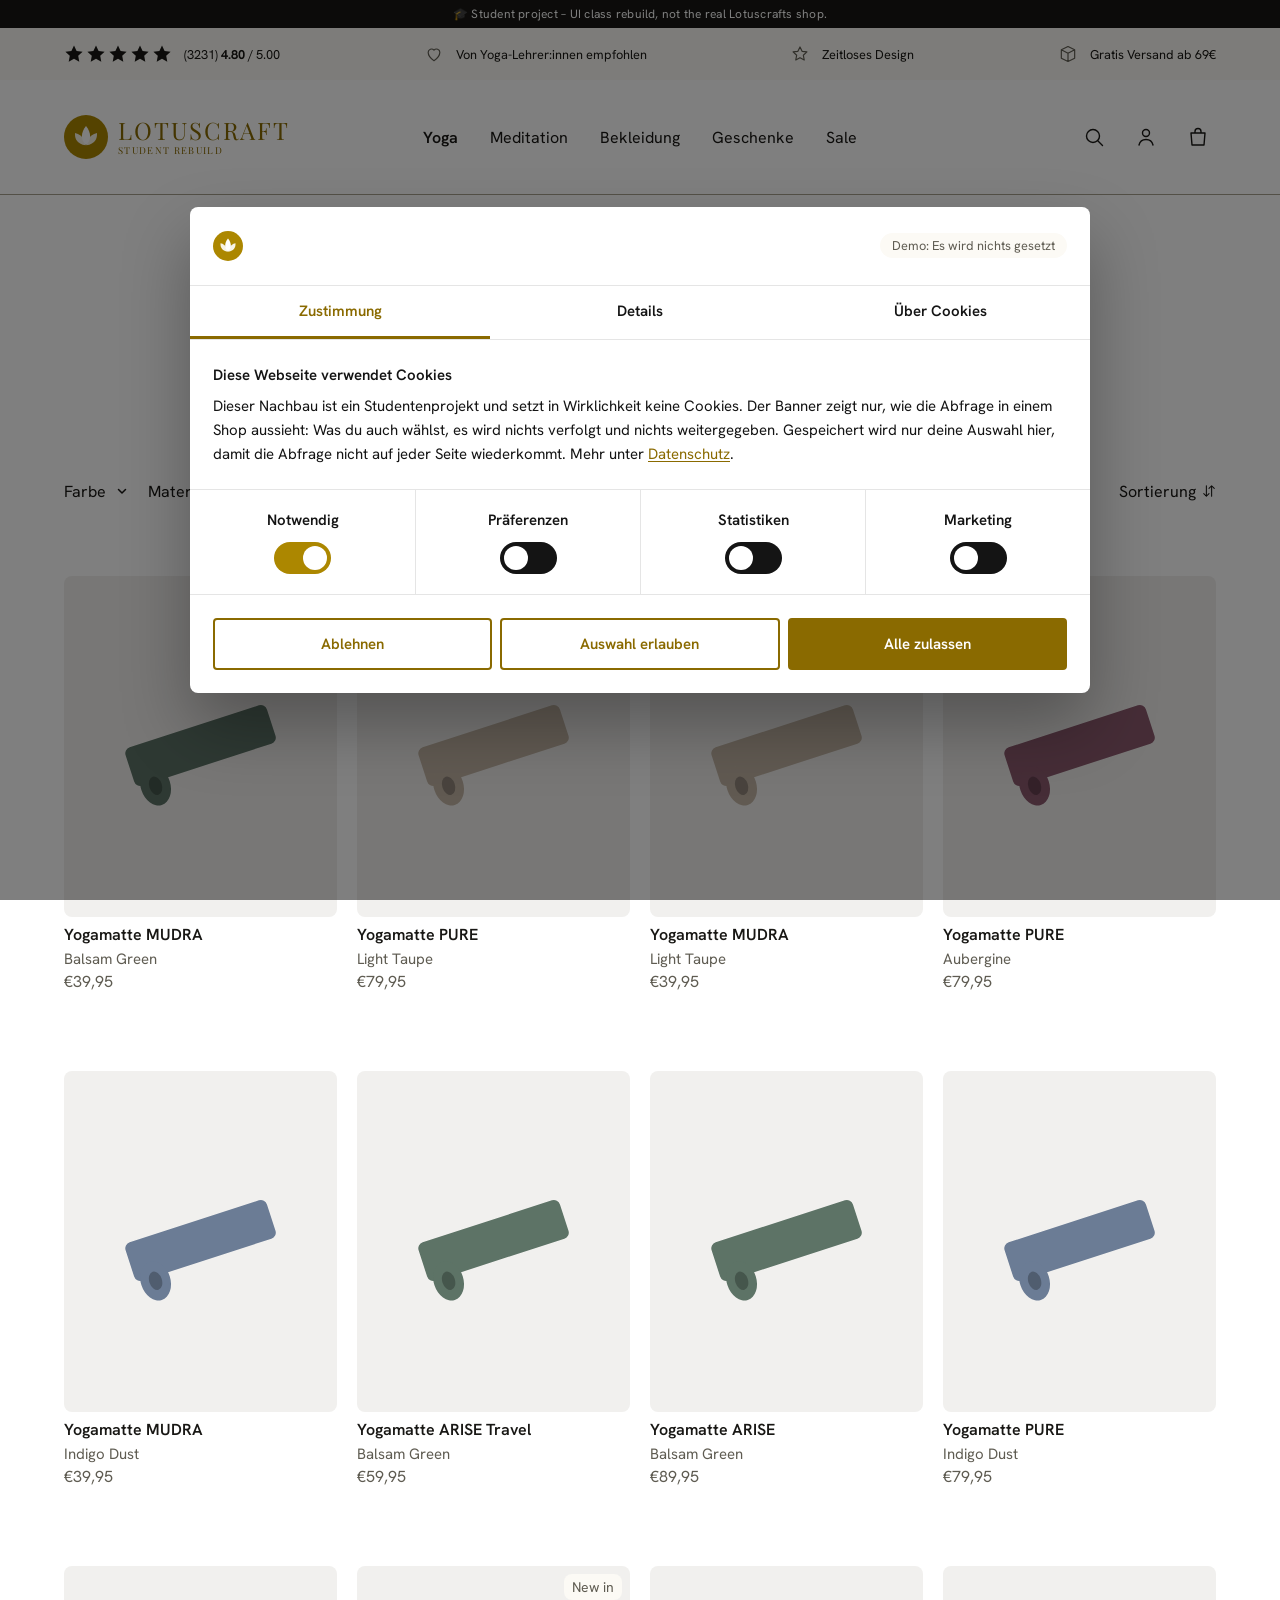
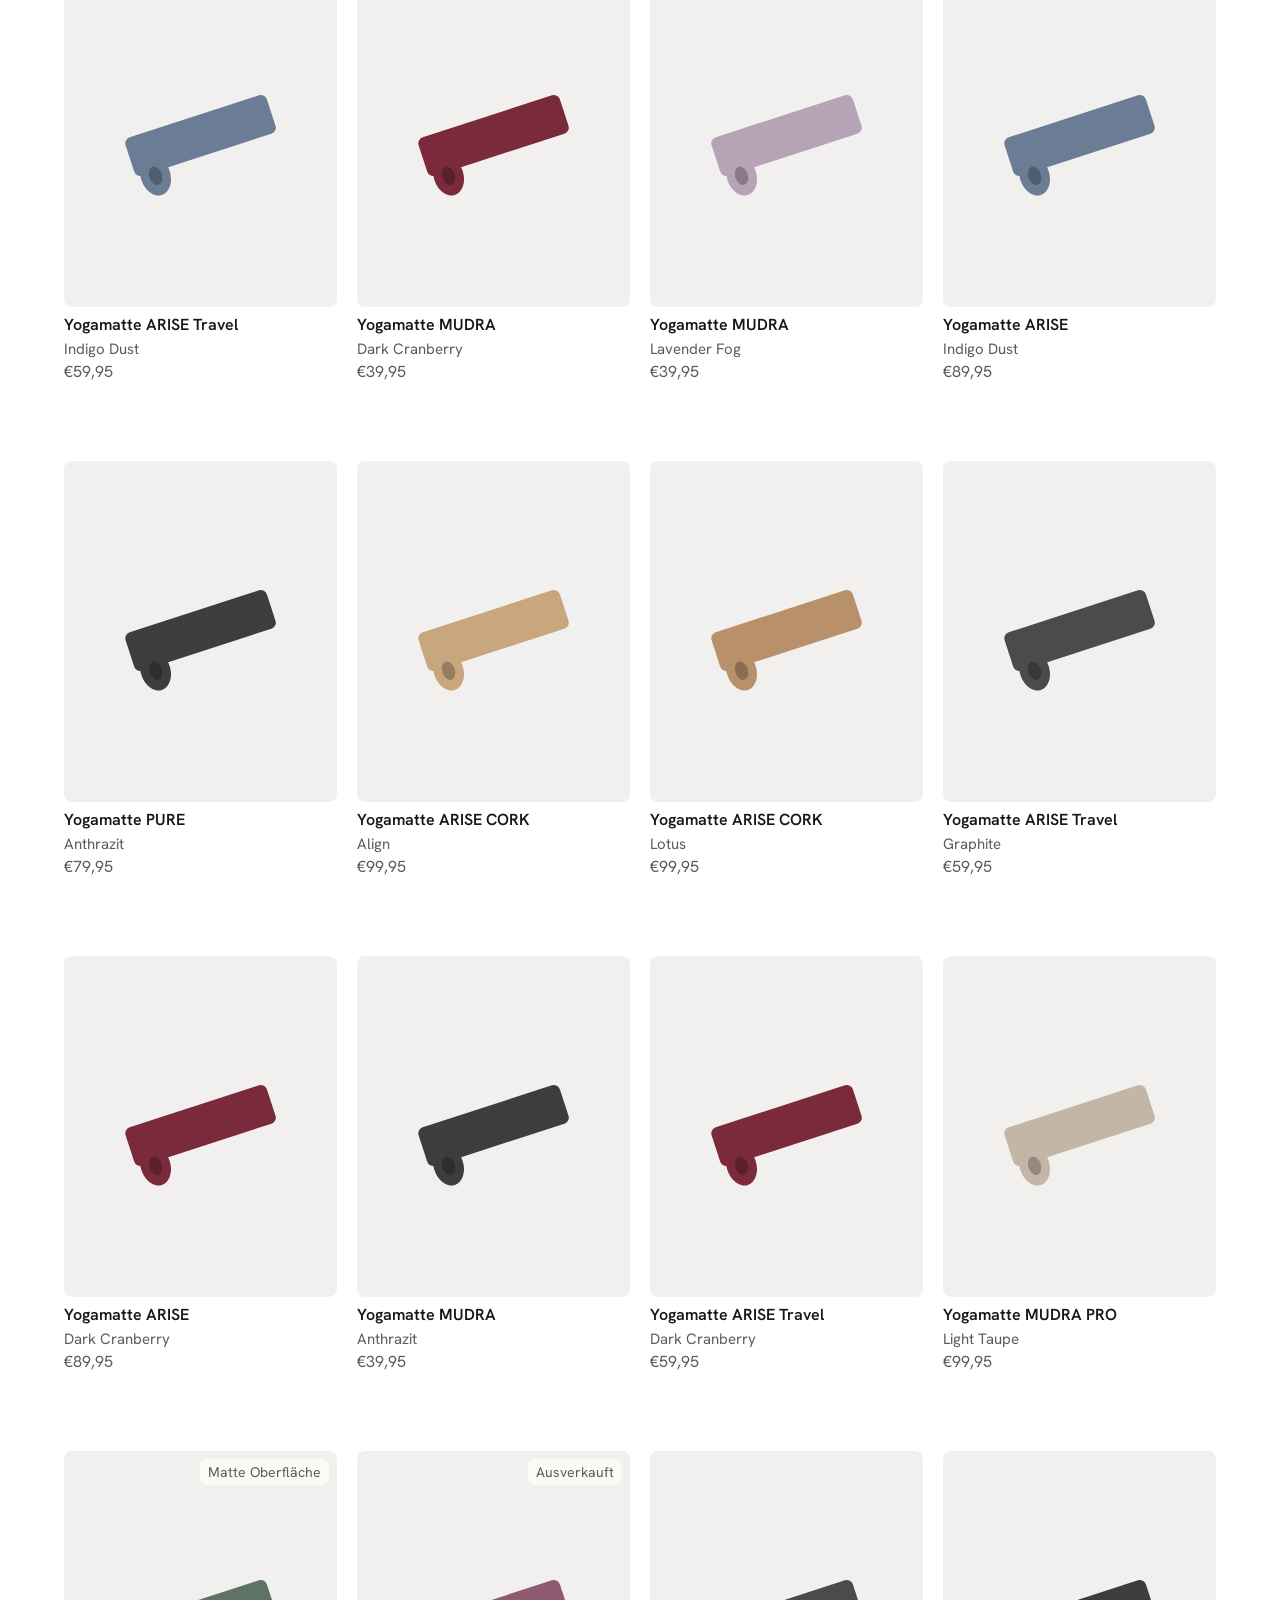
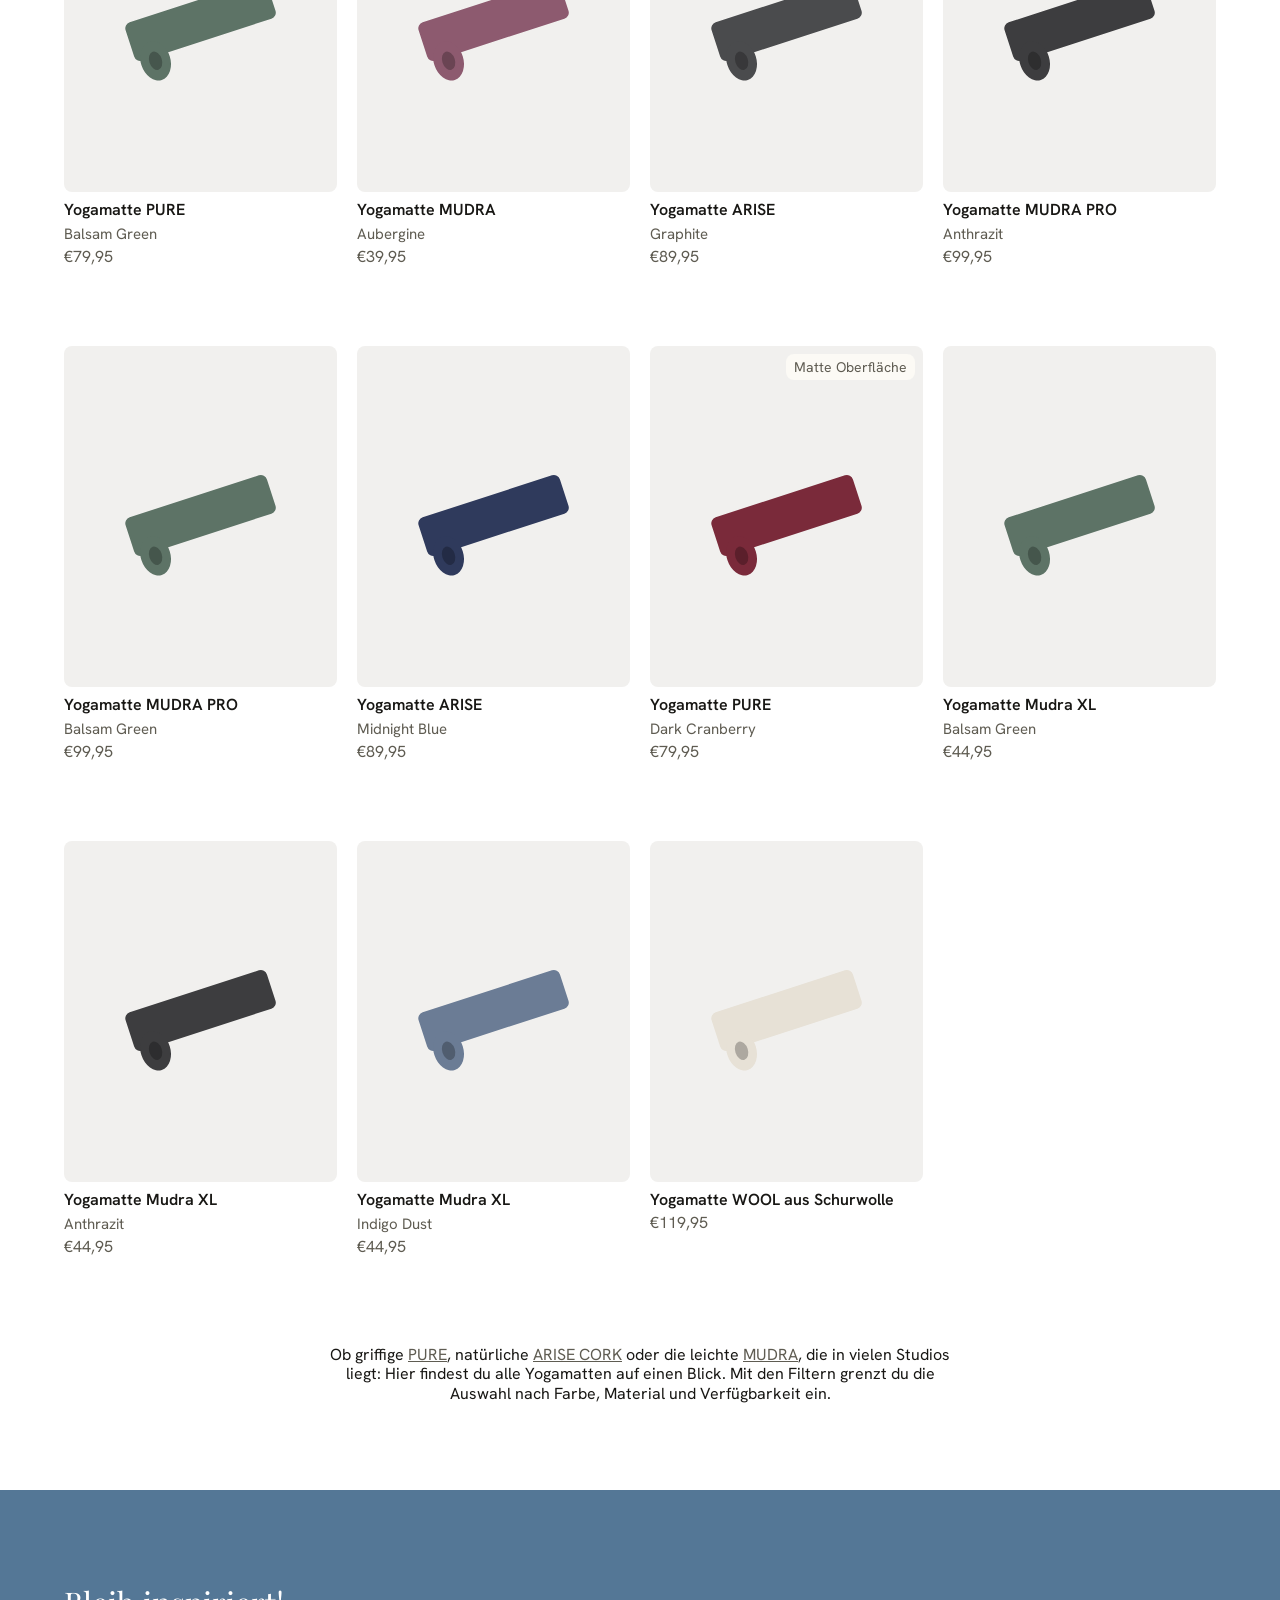
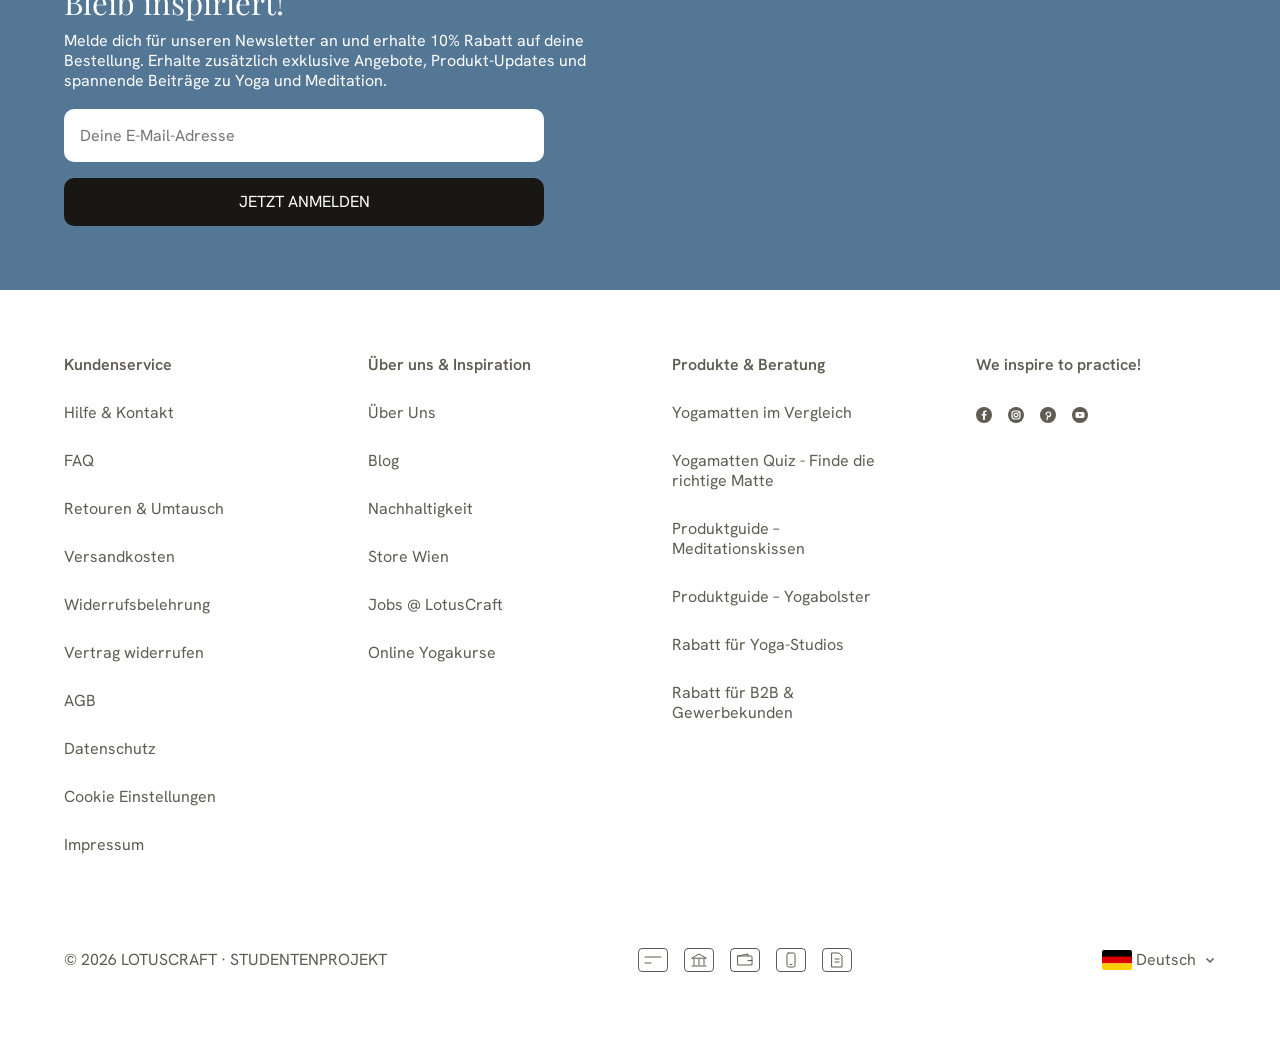
==== commit 2a0bd128: "Step 46: own 404 page for unknown product, category and info links Built after the original's 404 (m" ====
--- a/kategorie.html
+++ b/kategorie.html
@@ -23,6 +23,7 @@
   <script src="js/shared.js"></script>
   <script src="js/layout.js"></script>
   <script src="js/popups.js"></script>
+  <script src="js/fehler.js"></script>
   <script src="js/category.js"></script>
 </body>
 </html>
--- a/styles.css
+++ b/styles.css
@@ -6,8 +6,9 @@
   --background-soft: #fcfaf5;
   --border: #a7a28f;
   --gold: #ac8700;
+  --gold-text: #8a6a00; /* gold as text or behind white text: 5:1 on white, the plain gold only 3.4:1 */
   --sale: #d21313;
-  --newsletter: #5e81a2;
+  --newsletter: #547796; /* the original's #5e81a2, a little darker so white text reaches 4.5:1 */
   --btn-primary: #272621;
   --btn-primary-hover: #080807;
   --radius: 8px;
@@ -21,6 +22,9 @@
 *,
 *::before,
 *::after { box-sizing: border-box; }
+
+/* A focused element never hides behind the sticky header */
+html { scroll-padding-top: 130px; }
 
 @media (prefers-reduced-motion: no-preference) {
   html { scroll-behavior: smooth; }
@@ -53,6 +57,22 @@
   stroke-linejoin: round;
 }
 
+/* ---------- Skip link (shows up on keyboard focus) ---------- */
+.skip-link {
+  position: fixed;
+  top: -80px;
+  left: 8px;
+  z-index: 1000;
+  padding: 12px 18px;
+  border: 2px solid var(--gold-text);
+  border-radius: var(--radius);
+  background: #fff;
+  color: var(--text);
+  font-weight: 600;
+}
+.skip-link:focus { top: 8px; }
+main:focus { outline: none; }
+
 /* ---------- Student notice ---------- */
 .student-note {
   background: var(--text);
@@ -100,14 +120,14 @@
   font-family: var(--font-heading);
   font-size: 24px;
   letter-spacing: .08em;
-  color: var(--gold);
+  color: var(--gold-text);
 }
 .logo__tag {
   font-family: var(--font-heading);
   font-size: 9.5px;
   letter-spacing: .14em;
   text-transform: uppercase;
-  color: var(--gold);
+  color: var(--gold-text);
   margin-top: 4px;
 }
 
@@ -122,7 +142,7 @@
   transition: color .2s;
 }
 .nav__link:hover,
-.nav__item.is-open .nav__link { color: var(--gold); }
+.nav__item.is-open .nav__link { color: var(--gold-text); }
 .nav__link.is-current { font-weight: 600; }
 .nav__link:focus-visible { outline: 2px solid var(--gold); outline-offset: -4px; border-radius: var(--radius); }
 
@@ -239,7 +259,7 @@
   height: 18px;
   padding: 0 5px;
   border-radius: 9px;
-  background: var(--gold);
+  background: var(--gold-text);
   color: #fff;
   font-size: 11px;
   font-weight: 600;
@@ -261,7 +281,7 @@
   content: "";
   position: absolute;
   inset: 0;
-  background: linear-gradient(to top, rgba(0, 0, 0, .35), rgba(0, 0, 0, 0) 55%);
+  background: linear-gradient(to top, rgba(0, 0, 0, .55), rgba(0, 0, 0, .4) 50%, rgba(0, 0, 0, 0) 85%);
 }
 .hero__content {
   position: relative;
@@ -274,6 +294,8 @@
   font-size: 31.25px;
 }
 .hero__subtitle { font-size: 20px; margin-top: 8px; }
+.hero__title,
+.hero__subtitle { text-shadow: 0 1px 14px rgba(0, 0, 0, .3); }
 .hero__buttons { display: flex; gap: 16px; margin-top: 21px; flex-wrap: wrap; }
 
 /* ---------- Buttons ---------- */
@@ -439,7 +461,7 @@
   border-radius: 50%;
   border: 1px solid var(--background-soft);
   background: var(--tone);
-  color: #fff;
+  color: var(--on-tone, #fff);
   font-family: var(--font-heading);
   font-size: 20px;
   display: grid;
@@ -551,7 +573,7 @@
   content: "";
   position: absolute;
   inset: 0;
-  background: linear-gradient(to top, rgba(0, 0, 0, .35), rgba(0, 0, 0, 0) 40%);
+  background: linear-gradient(to top, rgba(0, 0, 0, .6), rgba(0, 0, 0, 0) 50%);
 }
 .community-tile__handle {
   position: absolute;
@@ -1044,8 +1066,6 @@
 .pagination__page[aria-current="page"] { color: var(--text); font-weight: 600; box-shadow: inset 0 -2px 0 var(--text); border-radius: 0; }
 .pagination__page:focus-visible { outline: 2px solid var(--gold); outline-offset: 2px; }
 
-.product-missing { padding: 64px 0; display: grid; gap: 16px; justify-items: start; }
-
 /* Size chart (clothing): a modal box over the dark veil, as on the original */
 .size-chart {
   width: min(720px, calc(100% - 38px));
@@ -1644,7 +1664,7 @@
 .page__list { line-height: 1.6; }
 .page__section p + p { margin-top: 12px; }
 .page__section a:not(.btn) { text-decoration: underline; text-underline-offset: 2px; }
-.page__section a:not(.btn):hover { color: var(--gold); }
+.page__section a:not(.btn):hover { color: var(--gold-text); }
 .page__list { margin: 0; padding-left: 22px; }
 ul.page__list { list-style: disc; }
 ol.page__list { list-style: decimal; }
@@ -1658,7 +1678,7 @@
 
 .page__cards { display: grid; grid-template-columns: repeat(2, minmax(0, 1fr)); gap: 16px; }
 .page-card { padding: 20px; border-radius: var(--radius); box-shadow: 0 0 2px rgba(24, 23, 20, .24); }
-.page-card__tag { margin-bottom: 8px; font-size: 12.8px; letter-spacing: .08em; text-transform: uppercase; color: var(--gold); }
+.page-card__tag { margin-bottom: 8px; font-size: 12.8px; letter-spacing: .08em; text-transform: uppercase; color: var(--gold-text); }
 .page__section .page-card__title { margin-bottom: 8px; font-size: 21px; line-height: 28px; }
 
 /* Tables scroll inside their own box on narrow screens; the first column stays */
@@ -1691,6 +1711,44 @@
 .quiz__next { margin-top: 12px; color: var(--text-muted); }
 .quiz__again { margin-top: 16px; }
 
+/* ---------- 404 page ---------- */
+/* Sizes and gaps measured on the original's 404 page; its phone layout starts below 780px. */
+.not-found__section { padding: 64px 0; }
+.not-found__empty { display: flex; flex-direction: column; align-items: center; gap: 24px; padding: 24px 16px; text-align: center; }
+.not-found__code { font-family: var(--font-heading); font-size: 31.25px; font-weight: 400; }
+.not-found__title { font-family: var(--font-heading); font-size: 20px; font-weight: 400; }
+.not-found__text { line-height: 19.5px; }
+.not-found__actions { display: flex; flex-direction: column; gap: 8px; }
+.not-found__actions .btn { display: flex; align-items: center; justify-content: center; gap: 8px; line-height: 19.5px; }
+.not-found__actions .btn--primary { border-width: 0; }
+.not-found__actions .icon { width: 16px; height: 16px; }
+.btn--outline { background: #fff; color: var(--text); border-color: var(--border); text-transform: none; letter-spacing: 0; }
+.btn--outline:hover { border-color: var(--text); }
+.not-found__note { font-size: 12.8px; color: var(--text-muted); }
+.not-found__heading { margin-bottom: 32px; text-align: center; font-family: var(--font-heading); font-size: 31.25px; font-weight: 400; }
+.not-found .product-grid { grid-template-columns: repeat(4, minmax(0, 1fr)); gap: 16px; }
+
+.blog-grid { display: grid; grid-template-columns: repeat(3, minmax(0, 1fr)); gap: 20px; margin: 0; padding: 0; list-style: none; }
+.blog-card { display: block; border-radius: var(--radius); }
+.blog-card:focus-visible { outline: 2px solid var(--gold); outline-offset: 4px; }
+.blog-card__image { aspect-ratio: 424 / 260; border-radius: var(--radius); background: #f1f0ee; overflow: hidden; }
+.blog-card__image svg { display: block; width: 100%; height: 100%; transition: transform .4s ease; }
+.blog-card:hover .blog-card__image svg { transform: scale(1.03); }
+.blog-card__summary { display: flex; flex-direction: column; gap: 8px; margin-top: 16px; }
+.blog-card__title { font-size: 20px; font-weight: 600; line-height: 24px; }
+.blog-card__text,
+.blog-card__more { line-height: 19.5px; color: var(--text-muted); }
+.blog-card:hover .blog-card__more { color: var(--text); text-decoration: underline; text-underline-offset: 2px; }
+
+@media (max-width: 779px) {
+  .not-found__section { padding: 32px 0; }
+  .not-found__code,
+  .not-found__heading { font-size: 25px; }
+  .not-found__title { font-size: 16px; }
+  .not-found .product-grid { grid-template-columns: repeat(2, minmax(0, 1fr)); }
+  .blog-grid { grid-template-columns: minmax(0, 1fr); gap: 24px; }
+}
+
 /* ---------- Cookie banner and newsletter pop-up (demos) ---------- */
 .consent {
   width: min(900px, calc(100% - 16px));
@@ -1711,11 +1769,11 @@
 .consent__demo { padding: 4px 12px; border-radius: 14px; background: var(--background-soft); font-size: 12.8px; color: var(--text-muted); }
 .consent__tabs { display: flex; border-bottom: 1px solid #e5e5e5; }
 .consent__tab { flex: 1; padding: 15px; border-bottom: 3px solid transparent; font-size: 15px; font-weight: 600; text-align: center; }
-.consent__tab[aria-selected="true"] { border-bottom-color: var(--gold); color: var(--gold); }
+.consent__tab[aria-selected="true"] { border-bottom-color: var(--gold-text); color: var(--gold-text); }
 .consent__tab:focus-visible { outline: 2px solid var(--gold); outline-offset: -4px; }
 .consent__body { flex: 1 1 auto; min-height: 120px; overflow-y: auto; padding: 23px; font-size: 15px; line-height: 24px; }
 .consent__body p + p { margin-top: 12px; }
-.consent__body a { color: var(--gold); text-decoration: underline; text-underline-offset: 2px; }
+.consent__body a { color: var(--gold-text); text-decoration: underline; text-underline-offset: 2px; }
 .consent__body code { padding: 1px 5px; border-radius: 4px; background: var(--background-soft); font-size: .9em; }
 .consent__title { margin-bottom: 7.5px; font-size: 15px; font-weight: 600; line-height: 24px; }
 .consent__title:focus { outline: none; }
@@ -1753,10 +1811,10 @@
 .consent__switch:disabled { cursor: default; }
 .consent__switch:focus-visible { outline: 2px solid var(--gold); outline-offset: 3px; }
 .consent__buttons { display: flex; gap: 8px; padding: 23px; }
-.consent__button { flex: 1; height: 52px; border: 2px solid var(--gold); border-radius: 4px; background: #fff; color: var(--gold); font-size: 15px; font-weight: 600; transition: background .2s; }
+.consent__button { flex: 1; height: 52px; border: 2px solid var(--gold-text); border-radius: 4px; background: #fff; color: var(--gold-text); font-size: 15px; font-weight: 600; transition: background .2s; }
 .consent__button:hover { background: #faf5e6; }
-.consent__button--all { background: var(--gold); color: #fff; }
-.consent__button--all:hover { background: #967400; }
+.consent__button--all { background: var(--gold-text); color: #fff; }
+.consent__button--all:hover { background: #6f5500; }
 .consent__button:focus-visible { outline: 2px solid #141414; outline-offset: 2px; }
 
 .popup {
@@ -1777,7 +1835,7 @@
 .popup__art { display: flex; align-items: center; justify-content: center; min-height: 360px; background: linear-gradient(160deg, #f1e8d6, #dcc9a2); }
 .popup__art svg { width: 72%; }
 .popup__content { padding: 44px 36px 28px; }
-.popup__kicker { font-size: 12.8px; letter-spacing: .08em; text-transform: uppercase; color: var(--gold); }
+.popup__kicker { font-size: 12.8px; letter-spacing: .08em; text-transform: uppercase; color: var(--gold-text); }
 .popup__title { margin-top: 8px; font-family: var(--font-heading); font-weight: 400; font-size: 31px; line-height: 1.2; }
 .popup__text { margin-top: 12px; line-height: 1.5; color: var(--text-muted); }
 .popup__form { display: grid; gap: 10px; margin-top: 20px; }
@@ -1854,6 +1912,16 @@
   .filters { display: none; }
   .filters-mobile { display: flex; }
   .category__grid { margin-top: 20px; }
+}
+
+@media (max-width: 360px) {
+  .header__inner { gap: 6px; }
+  .header__actions { gap: 4px; }
+  .logo { gap: 6px; }
+  .logo__mark svg { width: 34px; height: 34px; }
+  .logo__name { font-size: 16px; letter-spacing: .05em; }
+  .logo__tag { letter-spacing: .1em; }
+  .reviews__tab { font-size: 13px; }
 }
 
 @media (max-width: 600px) {
@@ -1929,7 +1997,10 @@
     clip-path: inset(50%);
     white-space: nowrap;
   }
-  .reviews__tab { font-size: 14px; }
+  .reviews__bar { gap: 8px; }
+  .reviews__sort { flex: 1 1 auto; min-width: 0; }
+  .reviews__sort select { width: 100%; min-width: 0; text-overflow: ellipsis; }
+  .reviews__tab { flex: none; font-size: 14px; }
   .review-item { grid-template-columns: minmax(0, 1fr); gap: 12px; }
   .review-item__body { padding-left: 0; border-left: 0; }
   .gallery__item { flex-basis: 100%; }
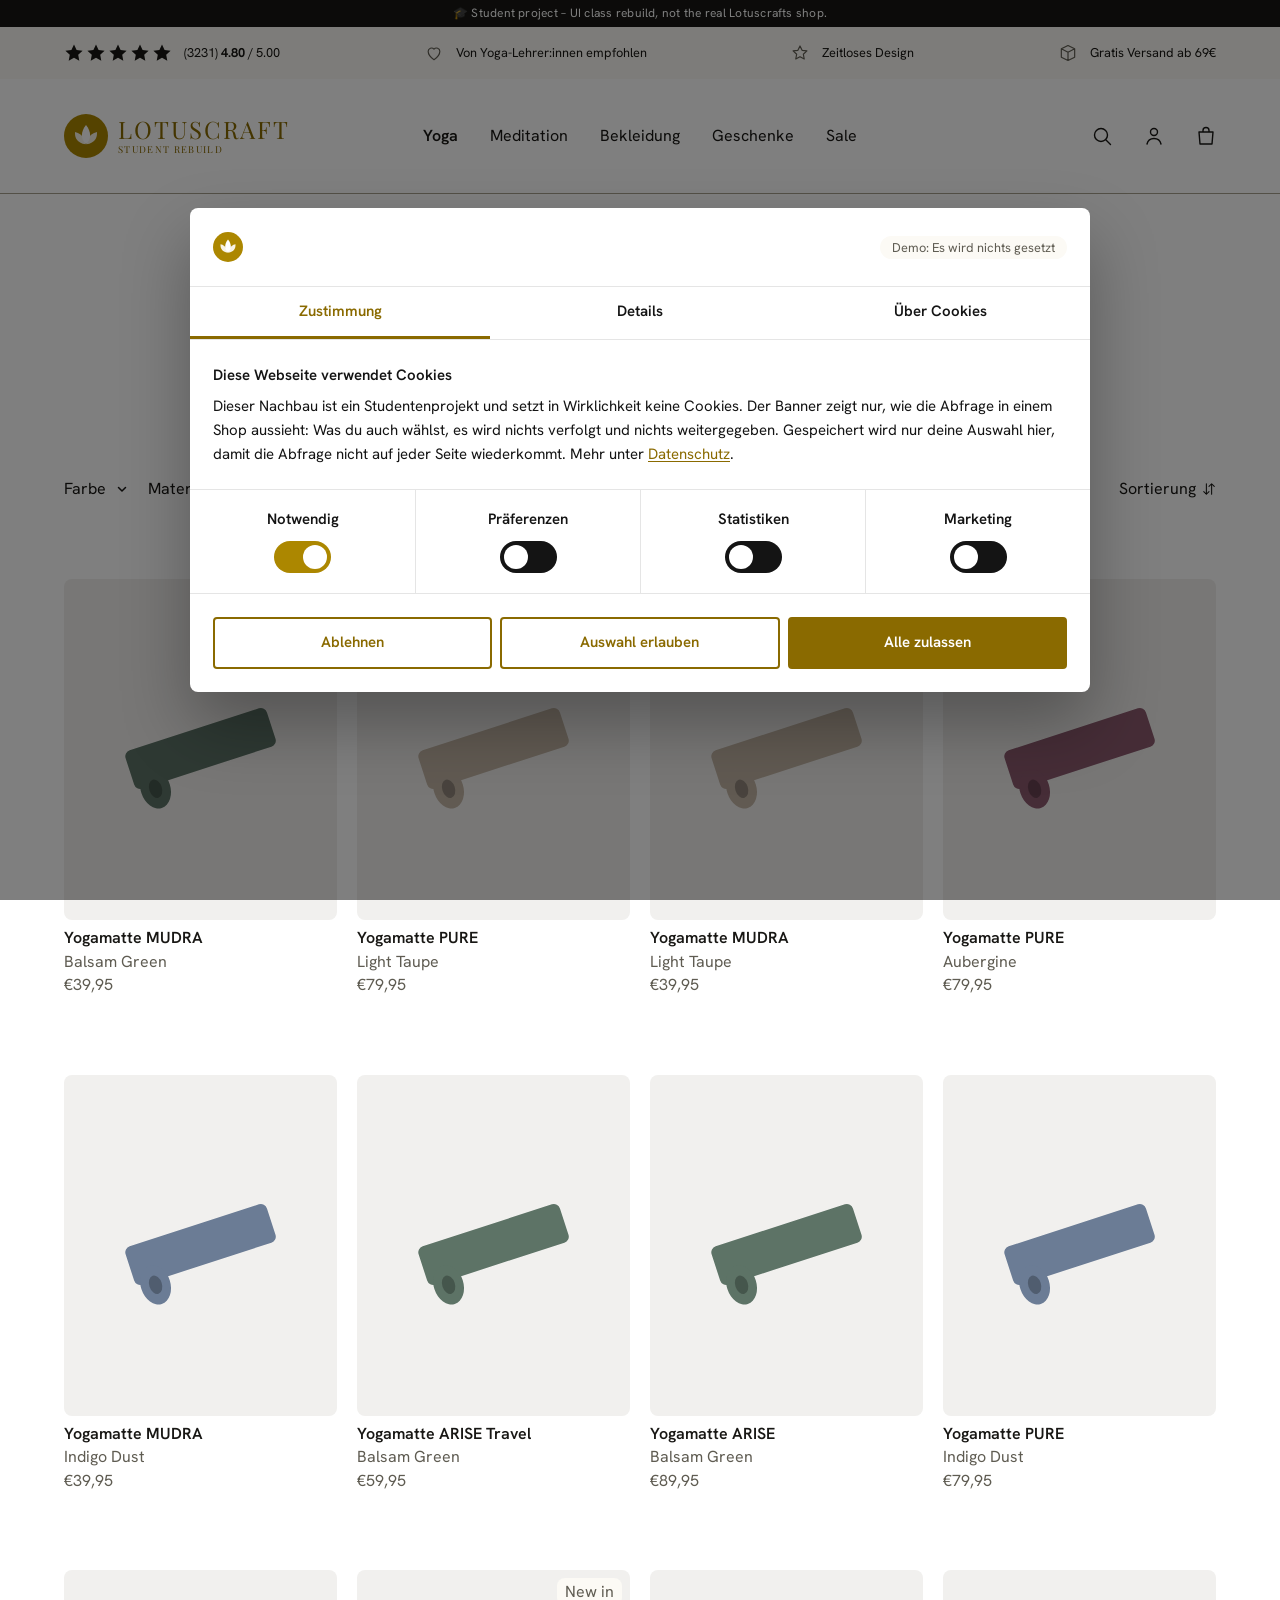
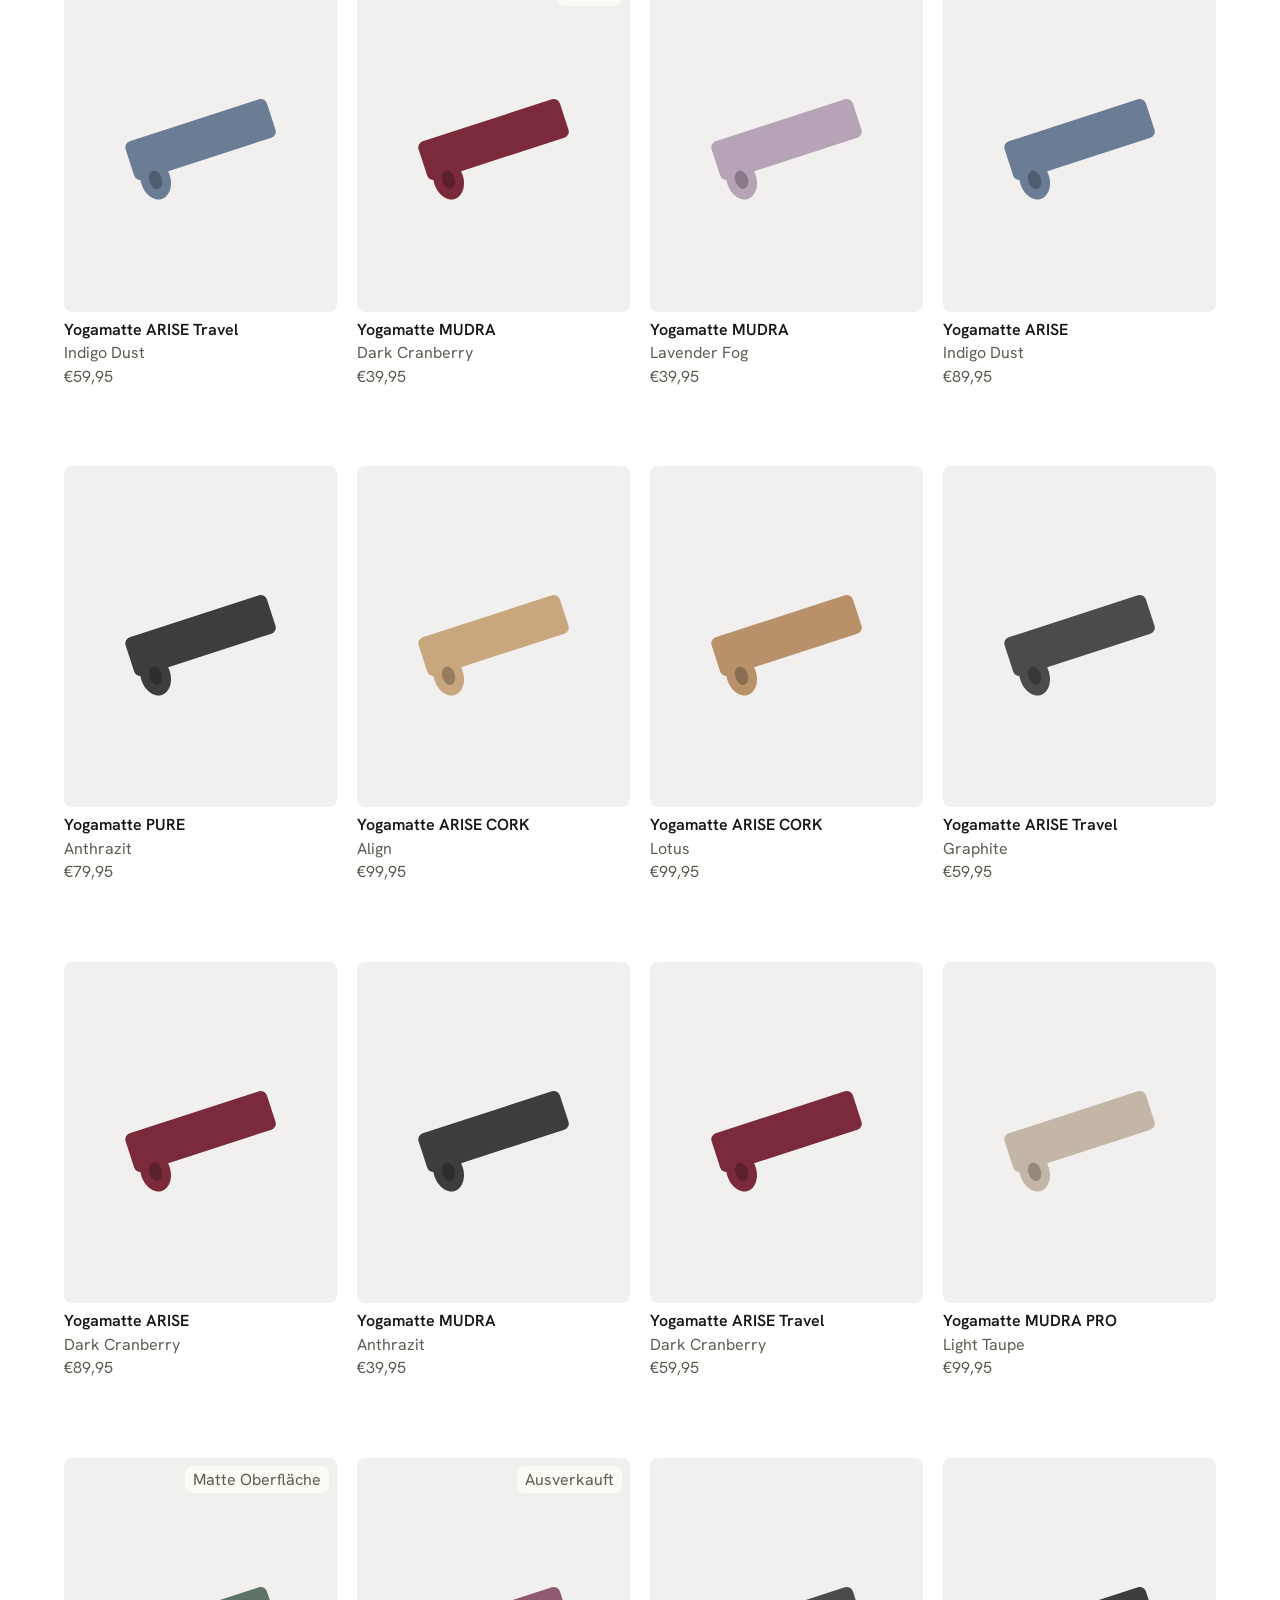
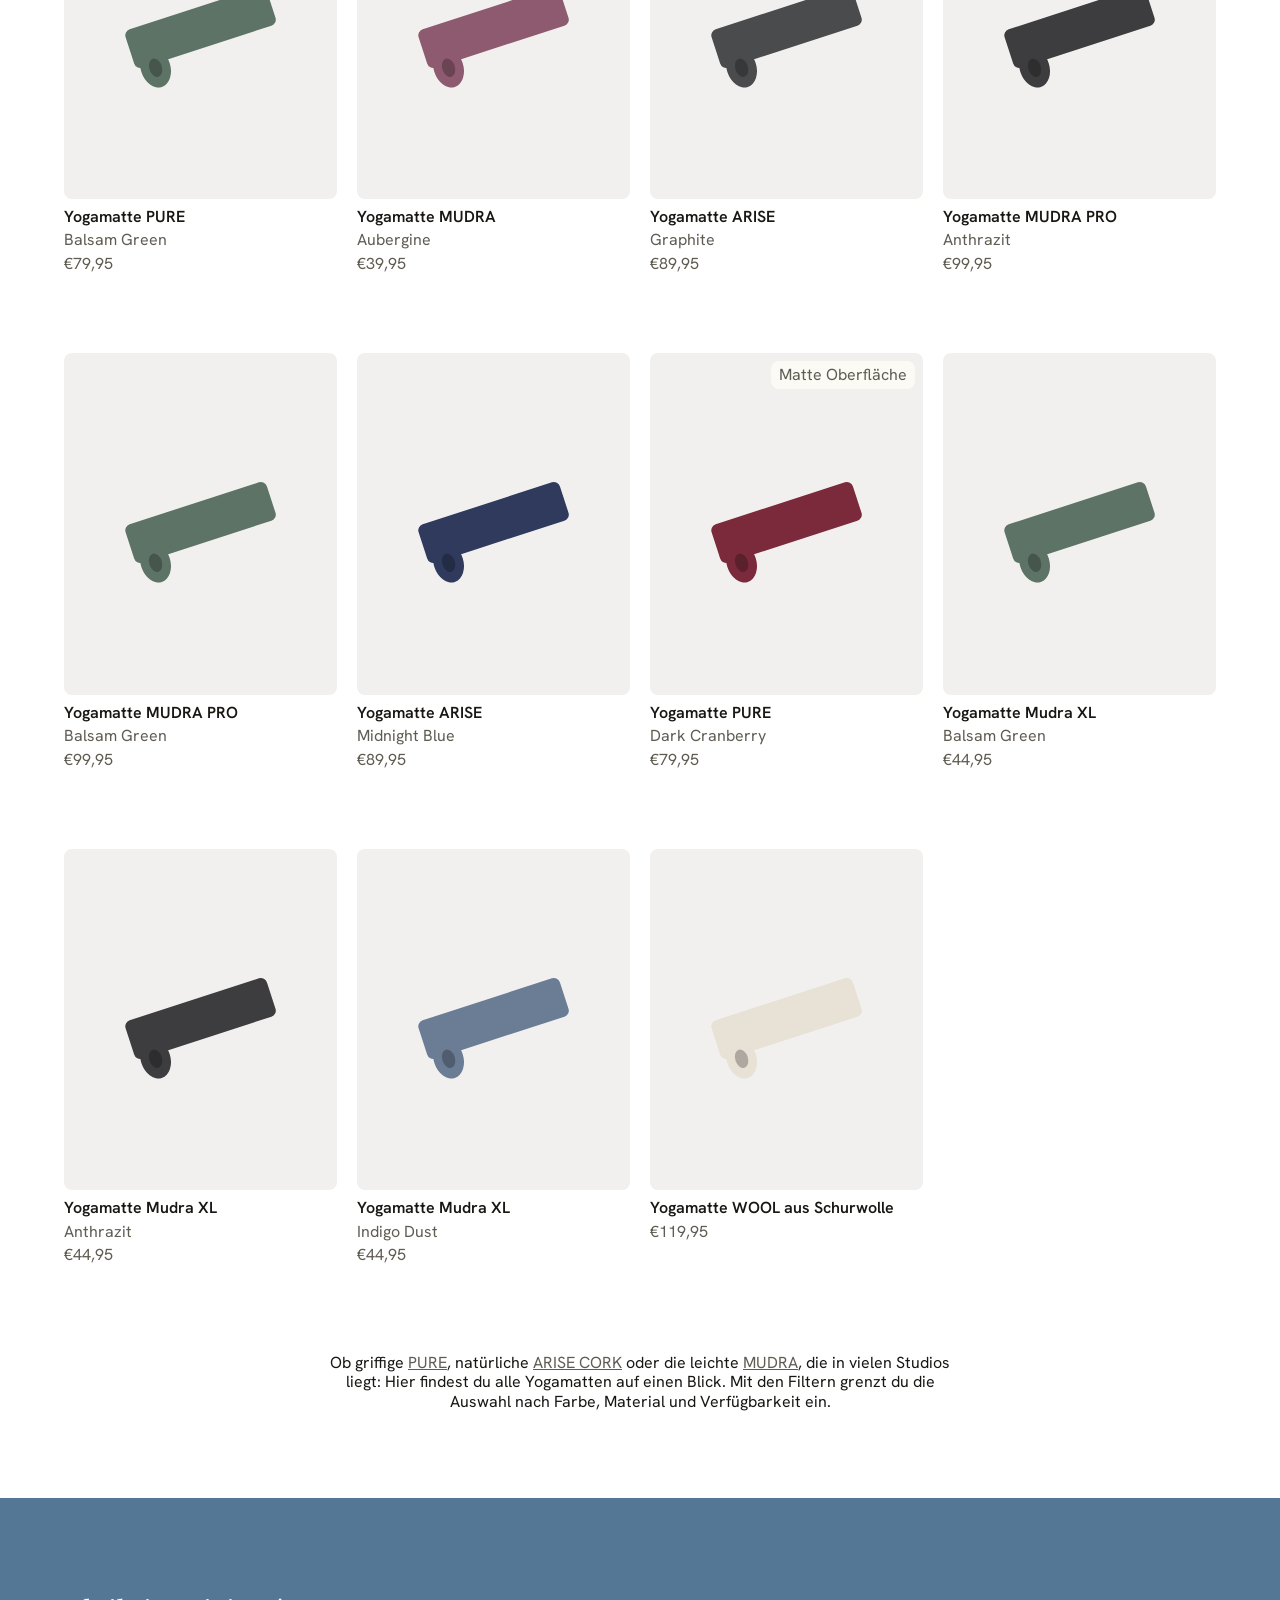
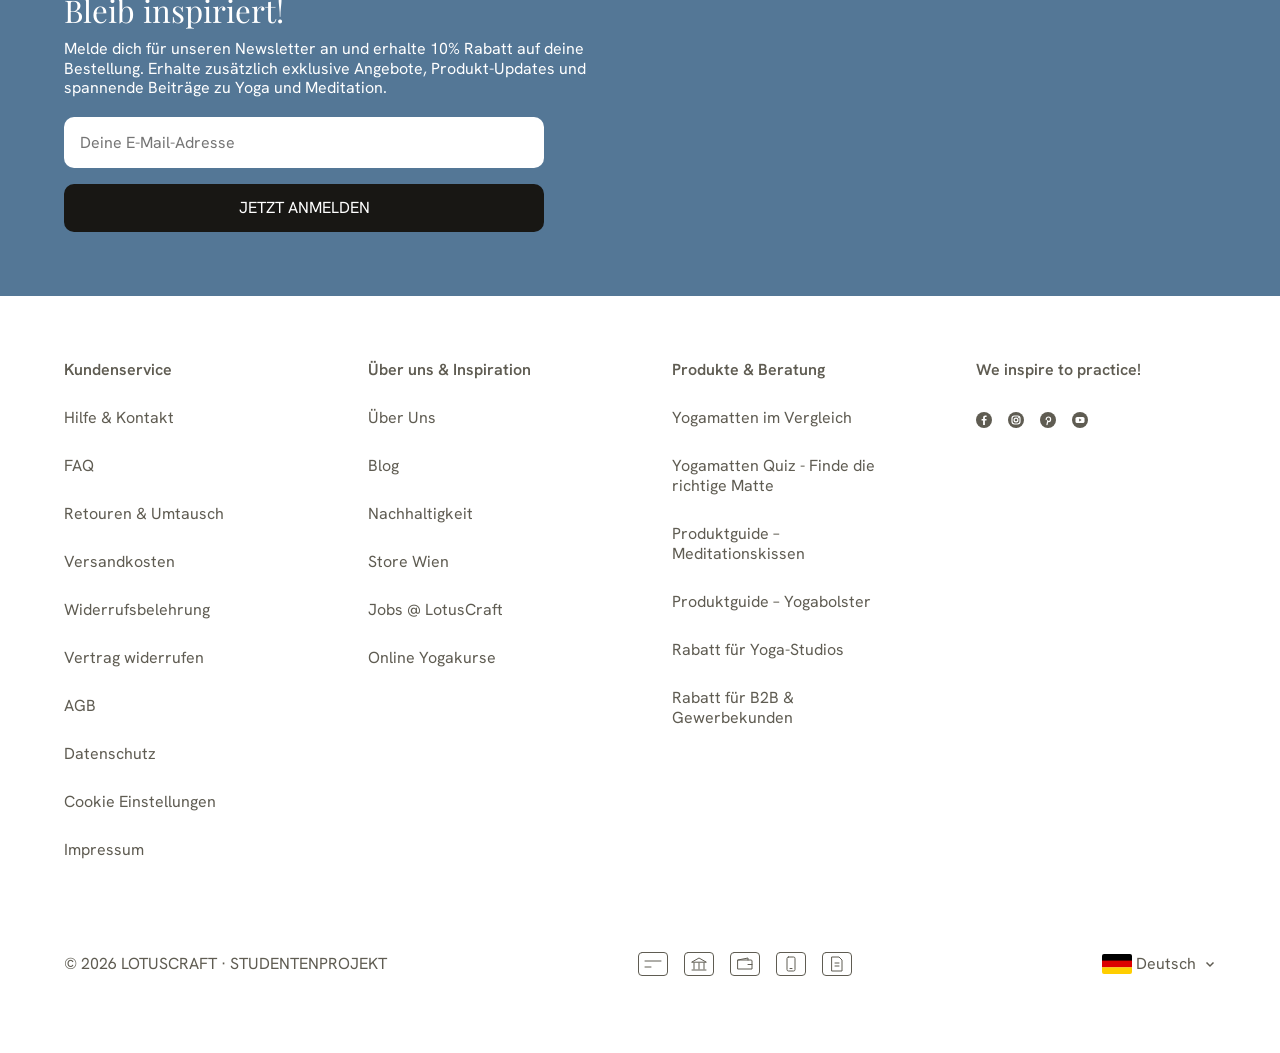
==== commit ebd2e55f: "Step 50: gallery zoom window, page head details A click on a gallery picture now opens all pictures " ====
--- a/kategorie.html
+++ b/kategorie.html
@@ -3,14 +3,17 @@
 <head>
   <meta charset="utf-8">
   <meta name="viewport" content="width=device-width, initial-scale=1">
+  <meta name="description" content="Studentenprojekt für einen UI-Kurs: Nachbau eines Yoga-Shops mit eigenen Zeichnungen und Texten. Kein echter Shop, es wird nichts verkauft.">
   <title>Kategorie – LotusCraft Student Rebuild</title>
   <link rel="preconnect" href="https://fonts.googleapis.com">
   <link rel="preconnect" href="https://fonts.gstatic.com" crossorigin>
   <link href="https://fonts.googleapis.com/css2?family=Hanken+Grotesk:wght@400;600;700&family=Playfair+Display:ital@0;1&display=swap" rel="stylesheet">
   <link rel="stylesheet" href="styles.css">
+  <link rel="icon" href="data:image/svg+xml,%3Csvg xmlns='http://www.w3.org/2000/svg' viewBox='0 0 32 32'%3E%3Ccircle cx='16' cy='16' r='16' fill='%23ac8700'/%3E%3Cpath d='M16 8c2 2.5 3 5 3 7.5S18 20 16 22c-2-2-3-4-3-6.5S14 10.5 16 8z' fill='%23fff'/%3E%3Cpath d='M8 13c3 .5 5.5 2.5 6.8 5.4.5 1.2.8 2.4.9 3.6-3-.3-5.4-1.6-6.7-3.8C8.2 16.8 7.9 15 8 13zM24 13c-3 .5-5.5 2.5-6.8 5.4-.5 1.2-.8 2.4-.9 3.6 3-.3 5.4-1.6 6.7-3.8.8-1.4 1.1-3.2 1-5.2z' fill='%23fff' opacity='.9'/%3E%3C/svg%3E">
 </head>
 <!-- js/category.js highlights the category's section in the header -->
 <body>
+  <noscript><p class="noscript">LotusCraft Student Rebuild ist ein Studentenprojekt, kein echter Shop. Die Seiten werden im Browser mit JavaScript aufgebaut – bitte schalte JavaScript ein.</p></noscript>
   <!-- Student note, trust bar, header and menus come from js/layout.js -->
   <div id="site-header"></div>
 
--- a/styles.css
+++ b/styles.css
@@ -34,10 +34,23 @@
   margin: 0;
   font-family: var(--font-body);
   font-size: 16px;
+  line-height: 1.22; /* the original's font has a "normal" line height of 1.22; ours would be 1.31 */
   color: var(--text);
   background: var(--background);
   -webkit-font-smoothing: antialiased;
 }
+/* Headings keep their own font's line height (Playfair: 1.33), only the body text follows the original's 1.22 */
+.hero__title,
+.section-header__title,
+.newsletter__title,
+.filter-drawer__title,
+.category__empty-title,
+.cart-drawer__title,
+.not-found__code,
+.not-found__title,
+.not-found__heading,
+.search-page__label,
+.search-page__empty-title { line-height: normal; }
 
 [hidden] { display: none !important; }
 a { color: inherit; text-decoration: none; }
@@ -72,6 +85,9 @@
 }
 .skip-link:focus { top: 8px; }
 main:focus { outline: none; }
+
+/* Shown only without JavaScript, which builds the header, footer and most pages */
+.noscript { margin: 0; padding: 12px 16px; background: var(--text); color: #fff; font-size: 14px; text-align: center; }
 
 /* ---------- Student notice ---------- */
 .student-note {
@@ -247,7 +263,7 @@
   .header.has-open-menu::after { transition: none; }
 }
 
-.header__actions { display: flex; gap: 16px; justify-self: end; }
+.header__actions { display: flex; gap: 16px; justify-self: end; margin-right: -8px; } /* the original's buttons are 52px wide: same centres */
 .icon-btn { display: inline-flex; padding: 6px; color: var(--text); }
 .icon-btn .icon { width: 24px; height: 24px; }
 .cart-link { position: relative; }
@@ -335,6 +351,7 @@
 .collection__title {
   margin-top: 16px;
   font-size: 16px;
+  line-height: 19.5px;
   font-weight: 400;
   text-transform: uppercase;
   text-align: center;
@@ -396,7 +413,7 @@
 .product-card { display: block; }
 .product-card__media {
   position: relative;
-  aspect-ratio: 313 / 391;
+  aspect-ratio: 4 / 5;
   border-radius: var(--radius);
   background: #f1f0ee;
   display: grid;
@@ -417,19 +434,19 @@
   border-radius: var(--radius);
   background: var(--background-soft);
   color: var(--text-muted);
-  font-size: 14px;
+  line-height: 19.5px;
 }
 .product-card__tag--sale { background: var(--sale); color: #fff; }
-/* 20px lines and 4px / 3px gaps as on the original: cards are 442px high, 466px with a colour line */
+/* 19.5px lines (the original's "normal") and 4px gaps: a 4:5 picture, 8px, then the text: 442px high at 313px wide, 466px with a colour line */
 .product-card__title {
   margin-top: 8px;
   font-size: 16px;
   font-weight: 600;
-  line-height: 20px;
+  line-height: 19.5px;
   color: var(--text);
 }
-.product-card__variant { margin-top: 4px; line-height: 20px; color: var(--text-muted); font-size: 15px; }
-.product-card__price { margin-top: 3px; line-height: 20px; display: flex; gap: 6px; }
+.product-card__variant { margin-top: 4px; line-height: 19.5px; color: var(--text-muted); }
+.product-card__price { margin-top: 4px; line-height: 19.5px; display: flex; gap: 6px; }
 /* Colour swatches below the picture (set offers) */
 .product-card__media--swatches { grid-template-rows: minmax(0, 1fr) auto; }
 .swatches {
@@ -474,6 +491,7 @@
   grid-template-columns: 48px 1fr 48px;
   align-items: center;
   gap: 4px;
+  margin-top: 4px;
 }
 .carousel__arrow {
   width: 48px;
@@ -537,7 +555,7 @@
   justify-content: space-between;
   align-items: center;
   gap: 16px;
-  margin: 8px 52px 0;
+  margin: 8px 52px 31px; /* 68px below the cards, as on the original */
 }
 .carousel__note { font-size: 12px; color: var(--text-muted); }
 .carousel__pause {
@@ -604,7 +622,9 @@
   stroke-linecap: round;
   stroke-linejoin: round;
 }
-.usp__title { margin-top: 20px; font-size: 16px; font-weight: 600; }
+.usps__list { align-items: start; }
+.usp { display: flex; flex-direction: column; align-items: center; }
+.usp__title { margin-top: 20px; font-size: 16px; font-weight: 600; text-align: left; }
 .usp__text { margin-top: 3px; line-height: 1.22; }
 .usps__cta { margin-top: 32px; text-align: center; }
 
@@ -755,6 +775,129 @@
   color: var(--text-muted);
 }
 .gallery__thumbs { display: none; }
+
+/* The pictures are buttons that open the zoom (js/zoom.js) */
+.gallery__item { display: block; width: 100%; padding: 0; border: 0; cursor: zoom-in; }
+.gallery__item:focus-visible { outline: 2px solid var(--gold); outline-offset: -4px; }
+
+/* ---------- Gallery zoom ---------- */
+/* Measured on the original's zoom window: from 1060px a 4:5 picture 24px from the edges (852px high at 900px), thumbnails 56 x 70px at the left edge and 48px arrows 32px beside the picture; below that the picture fits the screen and a 76px bar with dots sits at the bottom. */
+.zoom {
+  box-sizing: border-box;
+  margin: 0;
+  padding: 0;
+  border: 0;
+  width: 100%;
+  height: 100%;
+  max-width: none;
+  max-height: none;
+  overflow: hidden;
+  background: #fff;
+  color: var(--text);
+}
+.zoom[open] { display: flex; align-items: center; justify-content: center; }
+.zoom__stage { position: relative; width: 100%; height: 100%; }
+.zoom__track {
+  display: flex;
+  width: 100%;
+  height: 100%;
+  overflow-x: auto;
+  scroll-snap-type: x mandatory;
+  scrollbar-width: none;
+  overscroll-behavior-x: contain;
+}
+.zoom__track::-webkit-scrollbar { display: none; }
+.zoom__slide {
+  flex: 0 0 100%;
+  display: flex;
+  align-items: center;
+  justify-content: center;
+  height: 100%;
+  scroll-snap-align: center;
+  scroll-snap-stop: always;
+  container-type: size;
+}
+/* As large as the slide allows, always 4:5 */
+.zoom__picture { width: min(100cqw, 80cqh); aspect-ratio: 4 / 5; background: #f1f0ee; }
+.zoom__picture > svg,
+.zoom__thumb > svg { display: block; width: 100%; height: 100%; }
+.zoom__thumbs,
+.zoom__arrow { display: none; }
+.zoom__bar {
+  position: absolute;
+  left: 0;
+  right: 0;
+  bottom: 0;
+  z-index: 2;
+  display: flex;
+  align-items: center;
+  justify-content: center;
+  height: 76px;
+  padding: 16px 0;
+  background: #fff;
+}
+.zoom__step,
+.zoom__dot { display: grid; place-items: center; flex: none; width: 44px; height: 44px; }
+.zoom__step svg { width: 12px; height: 12px; fill: none; stroke: currentColor; stroke-width: 2; stroke-linecap: round; stroke-linejoin: round; }
+.zoom__step[aria-disabled="true"] { opacity: .2; cursor: default; }
+/* More dots than fit (320px) scroll sideways */
+.zoom__dots { display: flex; min-width: 0; margin: 0; padding: 0; overflow-x: auto; list-style: none; scrollbar-width: none; }
+.zoom__dots::-webkit-scrollbar { display: none; }
+.zoom__dot { opacity: .2; }
+.zoom__dot::after { content: ""; width: 12px; height: 12px; border-radius: 50%; background: var(--text-muted); }
+.zoom__dot[aria-current="true"] { opacity: 1; }
+.zoom__close { position: absolute; top: 0; right: 0; z-index: 3; display: grid; place-items: center; width: 64px; height: 64px; }
+.zoom__close svg { width: 18px; height: 18px; fill: none; stroke: currentColor; stroke-width: 2; stroke-linecap: round; }
+.zoom__step:focus-visible,
+.zoom__dot:focus-visible,
+.zoom__close:focus-visible,
+.zoom__track:focus-visible { outline: 2px solid var(--gold); outline-offset: -4px; }
+.zoom__thumb:focus-visible,
+.zoom__arrow:focus-visible { outline: 2px solid var(--gold); outline-offset: 2px; }
+@media (min-width: 1060px) {
+  .zoom[open] { padding: 24px; }
+  .zoom__stage { width: auto; aspect-ratio: 4 / 5; }
+  .zoom__bar { display: none; }
+  .zoom__thumbs {
+    position: absolute;
+    z-index: 2;
+    left: 24px;
+    top: 50%;
+    translate: 0 -50%;
+    display: block;
+    max-height: calc(100% - 48px);
+    margin: 0;
+    padding: 0;
+    overflow-y: auto;
+    list-style: none;
+    scrollbar-width: none;
+  }
+  .zoom__thumbs::-webkit-scrollbar { display: none; }
+  .zoom__thumbs li { margin-bottom: 16px; }
+  .zoom__thumb { display: block; width: 56px; height: 70px; padding: 0; border-radius: var(--radius); overflow: hidden; background: #f1f0ee; }
+  .zoom__thumb[aria-current="true"] { outline: 1px solid var(--gold); outline-offset: -1px; }
+  .zoom__arrow {
+    position: absolute;
+    top: 50%;
+    translate: 0 -50%;
+    display: grid;
+    place-items: center;
+    width: 48px;
+    height: 48px;
+    border: 1px solid #272621;
+    border-radius: 50%;
+    background: #fff;
+    color: #272621;
+  }
+  .zoom__arrow--prev { left: -80px; }
+  .zoom__arrow--next { right: -80px; }
+  .zoom__arrow svg { width: 16px; height: 16px; fill: none; stroke: currentColor; stroke-width: 2; stroke-linecap: round; stroke-linejoin: round; }
+  .zoom__arrow[aria-disabled="true"] { opacity: .3; cursor: default; }
+}
+/* One picture only: nothing to browse */
+.zoom--single .zoom__thumbs,
+.zoom--single .zoom__arrow,
+.zoom--single .zoom__bar { display: none; }
 
 /* Buy box */
 .buybox {
@@ -930,9 +1073,9 @@
 .facts dd { margin: 0; }
 
 .rating-summary__head { display: flex; align-items: center; gap: 4px; }
-.rating-scales { list-style: none; margin: 16px 0 24px; padding: 0; display: grid; gap: 31px; }
+.rating-scales { list-style: none; margin: 24px 0 28px; padding: 0; display: grid; gap: 28px; }
 .rating-summary__head + .btn { margin-top: 24px; } /* no scales (bolsters, bench) */
-.rating-scale__row { display: flex; justify-content: space-between; gap: 16px; font-size: 14px; }
+.rating-scale__row { display: flex; justify-content: space-between; gap: 16px; line-height: 19.5px; }
 .rating-scale__bar { height: 4px; margin-top: 4px; background: var(--background-soft); }
 .rating-scale__bar span { display: block; height: 100%; background: var(--gold); }
 
@@ -949,6 +1092,8 @@
 .feature__text { padding: 24px; }
 .feature--reverse .feature__text { padding-left: 56px; }
 .feature__text p { max-width: 368px; margin-top: 16px; line-height: 1.22; }
+/* Long German words ("Schlussentspannung") must not push the page wider in the narrow tablet column */
+.feature__text { overflow-wrap: break-word; hyphens: auto; }
 .feature__title {
   max-width: 368px;
   font-family: var(--font-heading);
@@ -1068,8 +1213,9 @@
 
 /* Size chart (clothing): a modal box over the dark veil, as on the original */
 .size-chart {
-  width: min(720px, calc(100% - 38px));
-  max-width: none;
+  /* As wide as its table, but at most half the screen (the table scrolls); 38px short of the screen on phones */
+  width: fit-content;
+  max-width: 50%;
   max-height: 75vh;
   padding: 0;
   border: 0;
@@ -1123,8 +1269,8 @@
 .category { padding: 34px 0 23px; }
 .category--no-text { padding-bottom: 64px; } /* the original's gap when no text follows the grid */
 
-.shortcuts { display: flex; justify-content: center; gap: 20px; }
-.shortcut { display: flex; flex-direction: column; align-items: center; width: 76px; }
+.shortcuts { display: flex; justify-content: center; gap: 16px; }
+.shortcut { display: flex; flex-direction: column; align-items: center; width: 80px; }
 .shortcut__icon {
   display: grid;
   place-items: center;
@@ -1356,7 +1502,7 @@
   .filter-drawer__panel { animation: none; }
 }
 
-.category__grid { margin-top: 66px; row-gap: 79px; }
+.category__grid { margin-top: 72px; row-gap: 80px; }
 .category__empty { margin-top: 75px; padding: 48px 0; display: grid; justify-items: center; gap: 12px; text-align: center; }
 .category__empty-title { font-family: var(--font-heading); font-size: 25px; }
 .category__empty .btn { margin-top: 12px; }
@@ -1365,11 +1511,11 @@
 
 /* ---------- Mobile menu ---------- */
 .drawer {
-  /* Reset the browser's default <dialog> box to a full-screen panel */
+  /* Reset the browser's default <dialog> box: a left panel, 414px wide like on the original (full screen on phones) */
   margin: 0;
   padding: 0;
   border: 0;
-  width: 100%;
+  width: 414px;
   max-width: 100%;
   height: 100%;
   max-height: 100%;
@@ -1389,7 +1535,7 @@
   align-items: center;
   justify-content: space-between;
   min-height: 60px;
-  padding: 0 var(--gutter);
+  padding: 0 16px;
 }
 .drawer__nav { padding-top: 16px; }
 .drawer__nav ul { list-style: none; margin: 0; padding: 0; }
@@ -1400,7 +1546,7 @@
   gap: 16px;
   width: 100%;
   min-height: 64px;
-  padding: 0 var(--gutter);
+  padding: 0 16px;
   text-align: left;
   color: var(--text);
 }
@@ -1423,7 +1569,7 @@
 
 .drawer__footer {
   margin-top: auto;
-  padding: 24px var(--gutter) 32px;
+  padding: 24px 16px 32px;
   display: flex;
   flex-direction: column;
   align-items: flex-start;
@@ -1442,11 +1588,12 @@
 
 /* ---------- Search ---------- */
 .search {
-  margin: clamp(16px, 24vh, 216px) auto auto;
-  width: 720px;
-  max-width: calc(100% - 32px);
-  max-height: calc(100vh - clamp(16px, 24vh, 216px) - 16px);
-  overflow-y: auto;
+  /* As on the original: half the screen wide, its top edge 15% of the width down */
+  margin: 15vw auto auto;
+  width: 50vw;
+  max-width: none;
+  max-height: 75vh;
+  overflow: auto;
   padding: 58px 16px 16px;
   border: 0;
   border-radius: var(--radius);
@@ -1520,7 +1667,8 @@
   color: var(--text-muted);
 }
 .search__all { color: var(--text-muted); text-decoration: underline; }
-.search__grid { display: grid; grid-template-columns: repeat(4, minmax(0, 1fr)); gap: 24px; margin-top: 28px; }
+/* Plain 1fr columns: below about 1250px the cards keep their text width and the row runs past the box, which scrolls, as on the original */
+.search__grid { display: grid; grid-template-columns: repeat(4, 1fr); gap: 24px; margin-top: 20px; }
 .search__label { margin-top: 24px; }
 .search__pages { list-style: none; margin: 0; padding: 0; }
 .search__pages a { display: block; padding: 8px 0; color: var(--text-muted); transition: color .2s; }
@@ -1529,6 +1677,24 @@
 @media (prefers-reduced-motion: reduce) {
   .search[open] { animation: none; }
 }
+
+/* ---------- Search results page ---------- */
+/* Spacing measured on the original's results page (/search?q=kissen): the grid sits 64px below the header, rows are 80px apart (40px on tablets, 20px on phones). */
+.search-page { padding-top: 64px; }
+.search-page__grid { row-gap: 80px; }
+.search-page__pages { margin-top: 64px; }
+.search-page__label { font-family: var(--font-heading); font-size: 25px; font-weight: 400; }
+.search-page__pages ul { margin: 12px 0 0; padding: 0; list-style: none; }
+.search-page__pages a { display: block; padding: 8px 0; color: var(--text-muted); }
+.search-page__pages a:hover { color: var(--text); text-decoration: underline; text-underline-offset: 2px; }
+.search-page__empty { display: flex; flex-direction: column; align-items: center; gap: 16px; padding: 32px 0; text-align: center; }
+.search-page__empty-title { font-family: var(--font-heading); font-size: 25px; font-weight: 400; }
+.search-page__empty p { max-width: 480px; color: var(--text-muted); }
+.search-page__shortcuts { display: flex; flex-wrap: wrap; justify-content: center; gap: 4px 24px; margin: 16px 0 0; padding: 0; list-style: none; }
+.search-page__shortcuts a { color: var(--text-muted); text-decoration: underline; text-underline-offset: 2px; }
+.search-page__shortcuts a:hover { color: var(--text); }
+.search-page__pages a:focus-visible,
+.search-page__shortcuts a:focus-visible { outline: 2px solid var(--gold); outline-offset: 2px; }
 
 /* ---------- Cart drawer ---------- */
 .cart-drawer {
@@ -1751,6 +1917,7 @@
 
 /* ---------- Cookie banner and newsletter pop-up (demos) ---------- */
 .consent {
+  --consent-pad: 15px;
   width: min(900px, calc(100% - 16px));
   max-width: none;
   max-height: calc(100% - 16px);
@@ -1763,15 +1930,16 @@
   overflow: hidden;
 }
 .consent[open] { display: flex; flex-direction: column; }
+@media (min-width: 1280px) { .consent { --consent-pad: 23px; } }
 .consent::backdrop { background: rgba(0, 0, 0, .5); }
-.consent__top { display: flex; align-items: center; justify-content: space-between; gap: 16px; padding: 24px 23px; border-bottom: 1px solid #e5e5e5; }
+.consent__top { display: flex; align-items: center; justify-content: space-between; gap: 16px; padding: 24px var(--consent-pad); border-bottom: 1px solid #e5e5e5; }
 .consent__top .logo__mark svg { width: 30px; height: 30px; }
 .consent__demo { padding: 4px 12px; border-radius: 14px; background: var(--background-soft); font-size: 12.8px; color: var(--text-muted); }
 .consent__tabs { display: flex; border-bottom: 1px solid #e5e5e5; }
 .consent__tab { flex: 1; padding: 15px; border-bottom: 3px solid transparent; font-size: 15px; font-weight: 600; text-align: center; }
 .consent__tab[aria-selected="true"] { border-bottom-color: var(--gold-text); color: var(--gold-text); }
 .consent__tab:focus-visible { outline: 2px solid var(--gold); outline-offset: -4px; }
-.consent__body { flex: 1 1 auto; min-height: 120px; overflow-y: auto; padding: 23px; font-size: 15px; line-height: 24px; }
+.consent__body { flex: 1 1 auto; min-height: 120px; overflow-y: auto; padding: 23px var(--consent-pad); font-size: 15px; line-height: 24px; }
 .consent__body p + p { margin-top: 12px; }
 .consent__body a { color: var(--gold-text); text-decoration: underline; text-underline-offset: 2px; }
 .consent__body code { padding: 1px 5px; border-radius: 4px; background: var(--background-soft); font-size: .9em; }
@@ -1810,7 +1978,7 @@
 .consent__switch:checked::after { transform: translateX(25px); }
 .consent__switch:disabled { cursor: default; }
 .consent__switch:focus-visible { outline: 2px solid var(--gold); outline-offset: 3px; }
-.consent__buttons { display: flex; gap: 8px; padding: 23px; }
+.consent__buttons { display: flex; gap: 8px; padding: 23px var(--consent-pad); }
 .consent__button { flex: 1; height: 52px; border: 2px solid var(--gold-text); border-radius: 4px; background: #fff; color: var(--gold-text); font-size: 15px; font-weight: 600; transition: background .2s; }
 .consent__button:hover { background: #faf5e6; }
 .consent__button--all { background: var(--gold-text); color: #fff; }
@@ -1849,36 +2017,96 @@
 .popup__demo { margin-top: 16px; font-size: 12.8px; color: var(--text-muted); }
 
 /* ---------- Responsive ---------- */
-@media (max-width: 1100px) {
-  :root { --gutter: 24px; }
-  .hide-md { display: none; }
+/* The original has two breakpoints: its menu button replaces the navigation
+   below 1060px (tablet), and the phone layout starts below 780px. */
+
+/* The reviews carousel shows 4, 3, 2 or 1 cards, depending on its room */
+.carousel { container-type: inline-size; }
+@container (max-width: 1103px) { .carousel__track { grid-auto-columns: calc((100% - 2 * 20px) / 3); } }
+@container (max-width: 983px) { .carousel__track { grid-auto-columns: calc((100% - 20px) / 2); } }
+@container (max-width: 803px) { .carousel__track { grid-auto-columns: 100%; } }
+
+@media (max-width: 1059px) {
+  :root { --gutter: 32px; }
   .nav,
   .header::after { display: none; }
-  .menu-toggle { display: inline-flex; justify-self: start; }
-  .header__inner { height: 62px; grid-template-columns: auto 1fr auto; gap: 12px; } /* + 1px line = the original's 63px */
+  .menu-toggle { display: inline-flex; justify-self: start; margin-left: -8px; }
+  .header__inner { height: 78px; grid-template-columns: auto 1fr auto; gap: 16px; } /* + 1px line = the original's 79px */
   .logo { justify-self: start; }
+  .logo__name { font-size: 20px; }
+  .hero { height: 569px; }
+  .hero__content { padding-left: 64px; padding-right: 64px; }
+  .footer .container { padding-left: 64px; padding-right: 64px; }
+  .footer__links { grid-template-columns: repeat(3, 1fr); }
+  .category__grid { grid-template-columns: repeat(3, minmax(0, 1fr)); row-gap: 40px; margin-top: 12px; }
+  .search-page__grid { grid-template-columns: repeat(3, minmax(0, 1fr)); row-gap: 40px; }
+  /* The circles line up from the left and scroll sideways if they don't fit */
+  .shortcuts {
+    justify-content: flex-start;
+    margin: 0 calc(-1 * var(--gutter));
+    padding: 2px var(--gutter);
+    overflow-x: auto;
+    scrollbar-width: none;
+  }
+  .shortcuts::-webkit-scrollbar { display: none; }
+  .shortcut { flex: none; }
+  .category__title { margin-top: 63px; }
+  .buybox { padding: 16px; }
+}
+
+@media (max-width: 779px) {
+  :root { --gutter: 16px; }
+  .header__inner { height: 62px; } /* + 1px line = the original's 63px */
+  .hide-sm { display: none; }
+  /* Trust bar: one hint at a time with arrows, like the original */
+  .trustbar__arrow { display: inline-flex; }
+  .trustbar .trustbar__item { display: none; }
+  .trustbar .trustbar__item.is-current { display: flex; }
+  .hero { height: 585px; }
+  .hero__content { padding-left: var(--gutter); padding-right: var(--gutter); padding-bottom: 48px; text-align: center; }
+  .hero__subtitle { font-size: 16px; }
+  .hero__buttons { justify-content: center; }
+  .hero__buttons .btn { min-width: 159px; }
+  .section { padding: 32px 0; }
   .collections,
-  .product-grid { grid-template-columns: repeat(2, 1fr); }
-  .carousel__track { grid-auto-columns: calc((100% - 20px) / 2); }
+  .product-grid { grid-template-columns: repeat(2, 1fr); gap: 16px; }
+  .collections { row-gap: 24px; }
+  .section-header__title { font-size: 25px; }
+  /* Two long tabs don't fit side by side: the row scrolls instead of wrapping */
+  .tabs { flex-wrap: nowrap; justify-content: safe center; overflow-x: auto; scrollbar-width: none; }
+  .tabs::-webkit-scrollbar { display: none; }
+  .tab { flex: none; }
+  .carousel { grid-template-columns: 1fr; }
+  .carousel__arrow { display: none; }
+  .carousel__track { grid-auto-columns: 85%; column-gap: 12px; }
+  .carousel__footer { margin: 8px 0 31px; align-items: flex-start; }
   .community-row {
     grid-template-columns: none;
     grid-auto-flow: column;
-    grid-auto-columns: calc((100% - 2 * 16px) / 3);
+    grid-auto-columns: 67%;
+    gap: 16px;
     overflow-x: auto;
     scroll-snap-type: x mandatory;
     scrollbar-width: none;
   }
   .community-row::-webkit-scrollbar { display: none; }
   .community-tile { scroll-snap-align: start; }
-  .usps__list { grid-template-columns: repeat(2, 1fr); row-gap: 40px; }
-  .footer__links { grid-template-columns: repeat(2, 1fr); gap: 40px 24px; }
-  .footer__bottom { flex-wrap: wrap; justify-content: center; text-align: center; }
-
-  /* Product page: one column, gallery becomes a swipe slider (2 per view) */
+  .community-tile__handle { font-size: 14px; }
+  .usps__list { grid-template-columns: repeat(2, 1fr); gap: 16px; }
+  .footer { margin-top: 24px; }
+  .newsletter { padding: 48px 0; text-align: center; }
+  .newsletter__title { font-size: 25px; }
+  .footer .container { padding-left: var(--gutter); padding-right: var(--gutter); }
+  .footer__links { grid-template-columns: minmax(0, 1fr); gap: 64px; }
+  .footer__bottom { flex-direction: column; gap: 16px; }
+
+  /* Product page: one column, the gallery becomes a swipe slider */
+  .product { padding-top: 0; }
   .product__main,
   .product__more { grid-template-columns: minmax(0, 1fr); gap: 32px; }
   .product__more { margin-top: 64px; }
   .buybox { position: static; }
+  .buybox__title { font-size: 25px; line-height: 34px; }
   .gallery__track {
     display: flex;
     overflow-x: auto;
@@ -1886,7 +2114,7 @@
     scrollbar-width: none;
   }
   .gallery__track::-webkit-scrollbar { display: none; }
-  .gallery__item { flex: 0 0 calc((100% - 8px) / 2); scroll-snap-align: start; }
+  .gallery__item { flex: 0 0 100%; scroll-snap-align: start; }
   .gallery__thumbs {
     display: flex;
     gap: 8px;
@@ -1899,95 +2127,16 @@
   .gallery__thumb[aria-current="true"] { outline: 1px solid var(--text); outline-offset: -1px; }
   .gallery__thumb:focus-visible { outline: 2px solid var(--gold); outline-offset: -2px; }
   .product-features { margin-top: 64px; gap: 40px; }
-  .category__grid { margin-top: 48px; row-gap: 48px; }
   .feature,
   .feature--reverse { grid-template-columns: minmax(0, 1fr); gap: 16px; }
   .feature__media { order: -1; }
   .feature__text,
   .feature--reverse .feature__text { padding: 0; }
-}
-
-/* The original switches to its phone filters below 780px */
-@media (max-width: 779px) {
-  .filters { display: none; }
-  .filters-mobile { display: flex; }
-  .category__grid { margin-top: 20px; }
-}
-
-@media (max-width: 360px) {
-  .header__inner { gap: 6px; }
-  .header__actions { gap: 4px; }
-  .logo { gap: 6px; }
-  .logo__mark svg { width: 34px; height: 34px; }
-  .logo__name { font-size: 16px; letter-spacing: .05em; }
-  .logo__tag { letter-spacing: .1em; }
-  .reviews__tab { font-size: 13px; }
-}
-
-@media (max-width: 600px) {
-  :root { --gutter: 16px; }
-  .page { padding-top: 32px; }
-  .page__title { font-size: 31px; }
-  .page__lead { font-size: 16px; }
-  .page__section { margin-top: 32px; }
-  .page__cards { grid-template-columns: minmax(0, 1fr); }
-  .consent__levels { grid-template-columns: minmax(0, 1fr); padding: 4px 23px; }
-  .consent__level { flex-direction: row; justify-content: space-between; padding: 12px 0; }
-  .consent__level + .consent__level { border-left: 0; }
-  .consent__tab { padding: 15px 6px; }
-  .consent__buttons { flex-direction: column-reverse; padding: 16px 23px 23px; }
-  .consent__button { flex: none; width: 100%; }
-  .consent__body { padding: 16px 23px; }
-  .popup[open] { display: block; }
-  .popup__art { display: none; }
-  .popup__content { padding: 52px 20px 24px; }
-  .popup__title { font-size: 26px; }
-  .hide-sm { display: none; }
-  /* Trust bar: one hint at a time with arrows, like the original */
-  .trustbar__arrow { display: inline-flex; }
-  .trustbar .trustbar__item { display: none; }
-  .trustbar .trustbar__item.is-current { display: flex; }
-  .logo__name { font-size: 20px; }
-  .hero { height: 585px; }
-  .hero__content { padding-bottom: 48px; text-align: center; }
-  .hero__subtitle { font-size: 17px; }
-  .hero__buttons { justify-content: center; }
-  .hero__buttons .btn { min-width: 159px; }
-  .section { padding: 40px 0; }
-  .collections,
-  .product-grid { gap: 12px; }
-  .section-header__title { font-size: 26px; }
-  .section-header__subtitle { margin-top: 12px; font-size: 14px; }
-  .product-card__title { font-size: 14px; }
-  .product-card__price { font-size: 14px; flex-wrap: wrap; }
-  .product-card__tag { font-size: 12px; }
-  .tabs { margin-bottom: 20px; }
-  .tab { --tab-pad-x: 10px; --tab-pad-y: 12px; font-size: 14px; }
-  .carousel { grid-template-columns: 1fr; }
-  .carousel__arrow { display: none; }
-  .carousel__track { grid-auto-columns: 85%; column-gap: 12px; }
-  .carousel__footer { margin: 8px 0 0; align-items: flex-start; }
-  .community-row { grid-auto-columns: 62%; gap: 12px; }
-  .community-tile__handle { font-size: 14px; }
-  .product { padding-top: 0; }
   .reviews-section { padding: 40px 0; }
-  .size-chart { max-height: calc(100% - 38px); }
-  .size-chart__title { font-size: 20px; }
-  .search__grid { grid-template-columns: repeat(2, minmax(0, 1fr)); gap: 12px; }
-  .category { padding-top: 32px; }
-  /* Four 80px circles don't fit: the row scrolls sideways, as on the original */
-  .shortcuts {
-    justify-content: flex-start;
-    gap: 16px;
-    margin: 0 -16px;
-    padding: 2px 16px;
-    overflow-x: auto;
-    scrollbar-width: none;
-  }
-  .shortcuts::-webkit-scrollbar { display: none; }
-  .shortcut { flex: none; width: 80px; }
-  .category__title { margin-top: 32px; font-size: 25px; line-height: 34px; }
-  .category__title:first-child { margin-top: 0; }
+  .reviews__bar { gap: 8px; }
+  .reviews__sort { flex: 1 1 auto; min-width: 0; }
+  .reviews__sort select { width: 100%; min-width: 0; text-overflow: ellipsis; }
+  .reviews__tab { flex: none; font-size: 14px; }
   /* Keep "Sortieren" for screen readers but save the space on phones */
   .reviews__sort > span {
     position: absolute;
@@ -1997,25 +2146,60 @@
     clip-path: inset(50%);
     white-space: nowrap;
   }
-  .reviews__bar { gap: 8px; }
-  .reviews__sort { flex: 1 1 auto; min-width: 0; }
-  .reviews__sort select { width: 100%; min-width: 0; text-overflow: ellipsis; }
-  .reviews__tab { flex: none; font-size: 14px; }
   .review-item { grid-template-columns: minmax(0, 1fr); gap: 12px; }
   .review-item__body { padding-left: 0; border-left: 0; }
-  .gallery__item { flex-basis: 100%; }
-  .usps__list { column-gap: 12px; row-gap: 32px; }
-  .usp__icon { width: 44px; height: 44px; }
-  .usp__title { margin-top: 12px; font-size: 15px; }
-  .usp__text { font-size: 14px; }
-  .footer { margin-top: 40px; }
-  .newsletter { padding: 48px 0; }
-  .newsletter__title { font-size: 26px; }
-  .newsletter__text { font-size: 14px; }
-  .footer__links { gap: 32px 16px; padding-top: 40px; }
-  .footer__col a { padding: 9px 0; font-size: 14px; }
-  .footer__heading { font-size: 15px; }
-  .socials { margin-top: 20px; }
-  .footer__bottom { flex-direction: column; gap: 16px; padding-top: 40px; padding-bottom: 40px; }
-  .footer__copyright { font-size: 14px; }
-}
+  .size-chart { max-width: calc(100% - 38px); max-height: calc(100% - 38px); }
+  .cart-drawer__title,
+  .size-chart__title { font-size: 20px; }
+  .cart-empty__title { font-size: 25px; line-height: 34px; }
+  .search {
+    margin: 0 0 38px;
+    width: 100%;
+    max-height: calc(100% - 38px);
+  }
+  .search__grid { grid-template-columns: repeat(2, minmax(0, 1fr)); }
+
+  /* Category page: the original swaps the filter bar for its phone filters */
+  .filters { display: none; }
+  .filters-mobile { display: flex; }
+  .category { padding-top: 32px; }
+  .category__grid { grid-template-columns: repeat(2, minmax(0, 1fr)); gap: 16px; row-gap: 20px; margin-top: 20px; }
+  .category__title { margin-top: 32px; font-size: 25px; line-height: 34px; }
+  .category__title:first-child { margin-top: 0; }
+
+  /* Search results page */
+  .search-page { padding: 32px 0 8px; }
+  .search-page__grid { grid-template-columns: repeat(2, minmax(0, 1fr)); row-gap: 20px; }
+  .search-page__pages { margin-top: 48px; }
+  .search-page__label,
+  .search-page__empty-title { font-size: 20px; }
+}
+
+@media (max-width: 600px) {
+  .page { padding-top: 32px; }
+  .page__title { font-size: 31px; }
+  .page__lead { font-size: 16px; }
+  .page__section { margin-top: 32px; }
+  .page__cards { grid-template-columns: minmax(0, 1fr); }
+  .consent__levels { grid-template-columns: minmax(0, 1fr); padding: 4px var(--consent-pad); }
+  .consent__level { flex-direction: row; justify-content: space-between; padding: 15px 0; }
+  .consent__level + .consent__level { border-left: 0; }
+  .consent__tab { padding: 15px 6px; }
+  .consent__buttons { flex-direction: column-reverse; padding: 16px var(--consent-pad) 23px; }
+  .consent__button { flex: none; width: 100%; }
+  .consent__body { padding: 16px var(--consent-pad); }
+  .popup[open] { display: block; }
+  .popup__art { display: none; }
+  .popup__content { padding: 52px 20px 24px; }
+  .popup__title { font-size: 26px; }
+}
+
+@media (max-width: 360px) {
+  .header__inner { gap: 6px; }
+  .header__actions { gap: 4px; }
+  .logo { gap: 6px; }
+  .logo__mark svg { width: 34px; height: 34px; }
+  .logo__name { font-size: 16px; letter-spacing: .05em; }
+  .logo__tag { letter-spacing: .1em; }
+  .reviews__tab { font-size: 13px; }
+}
